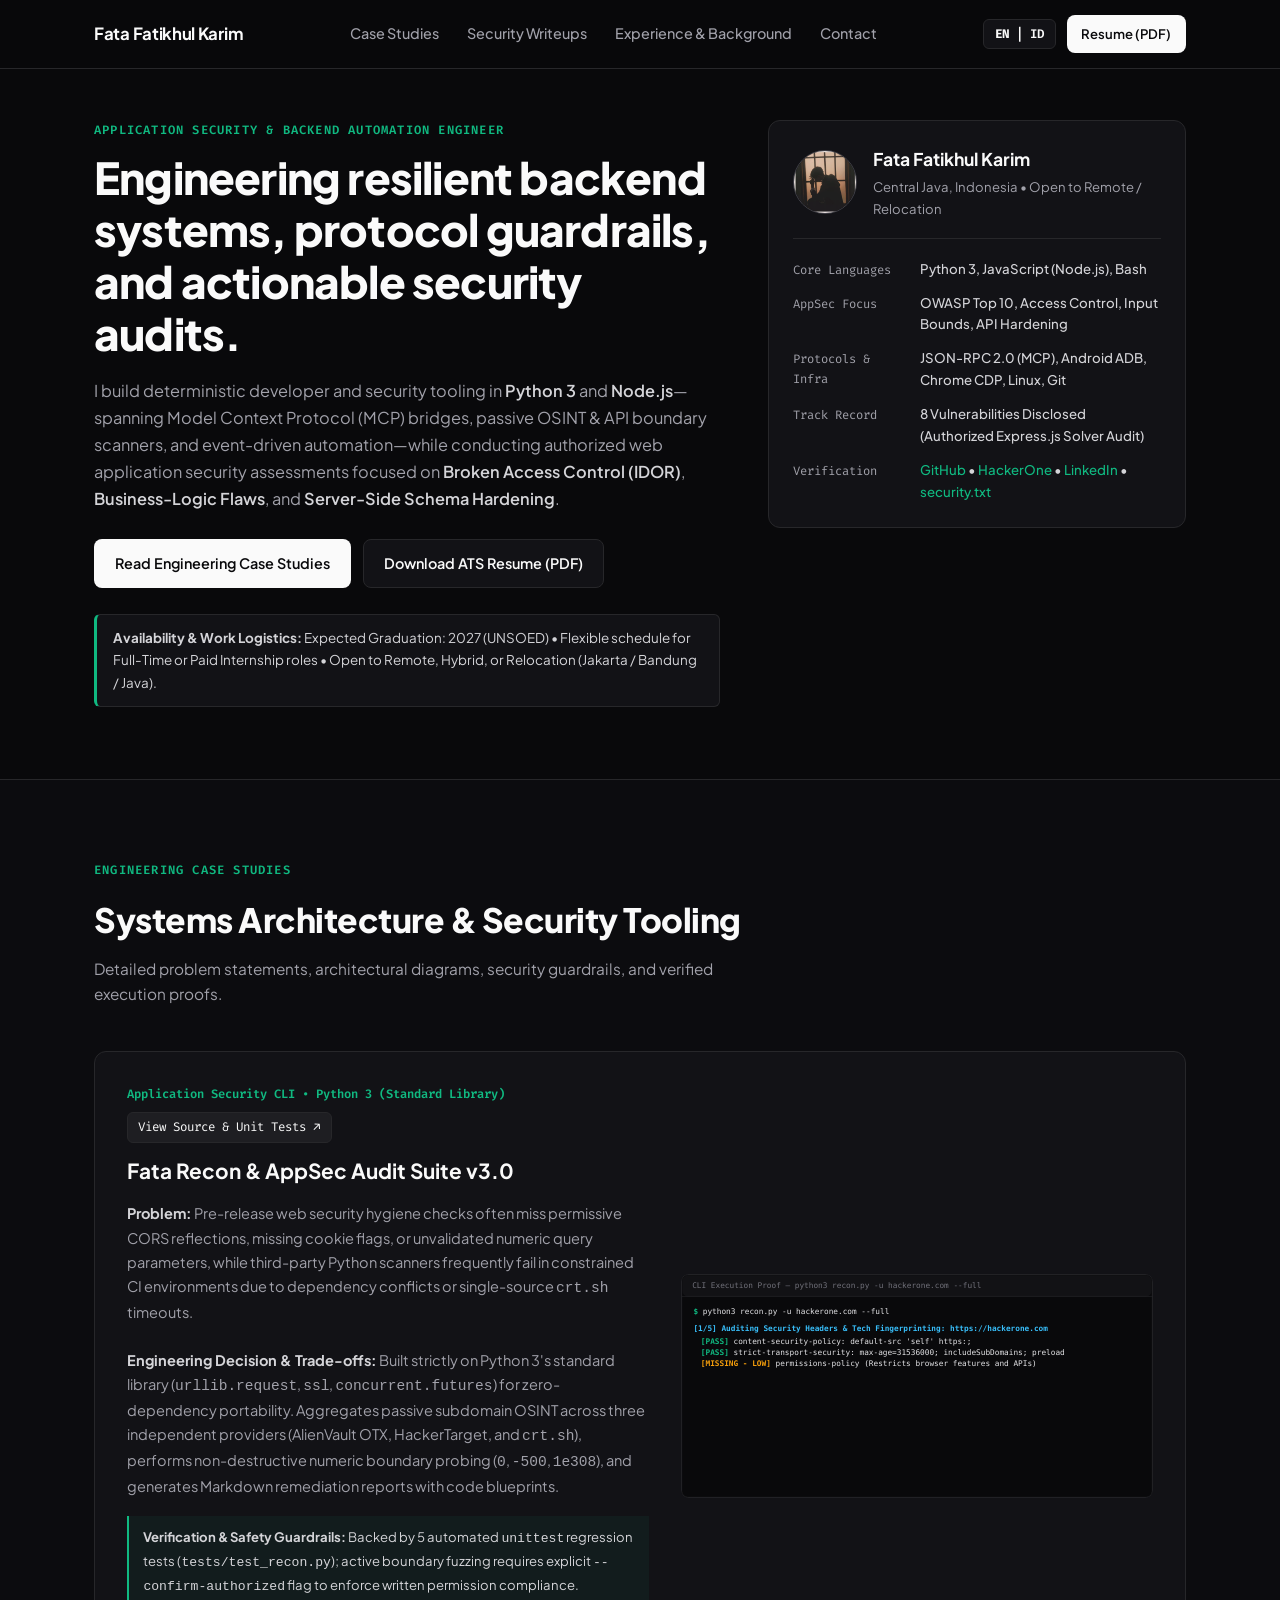
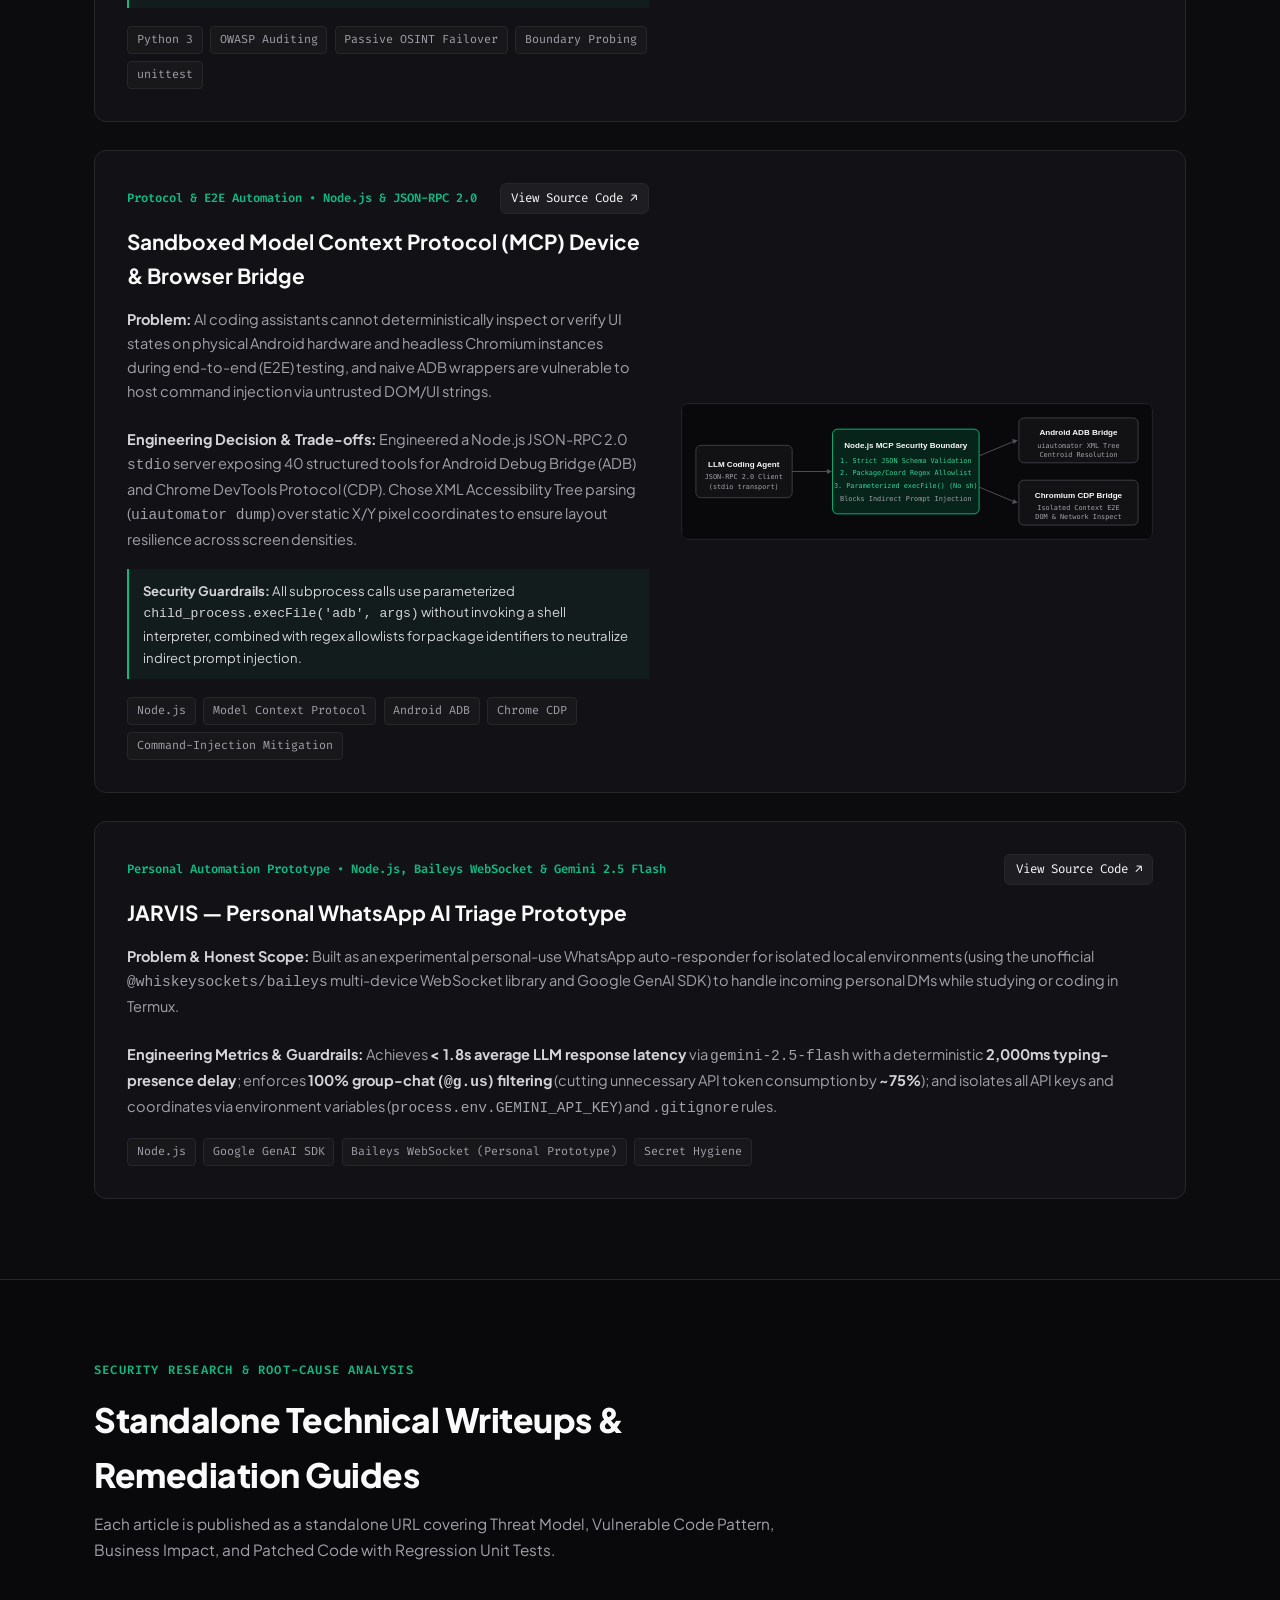
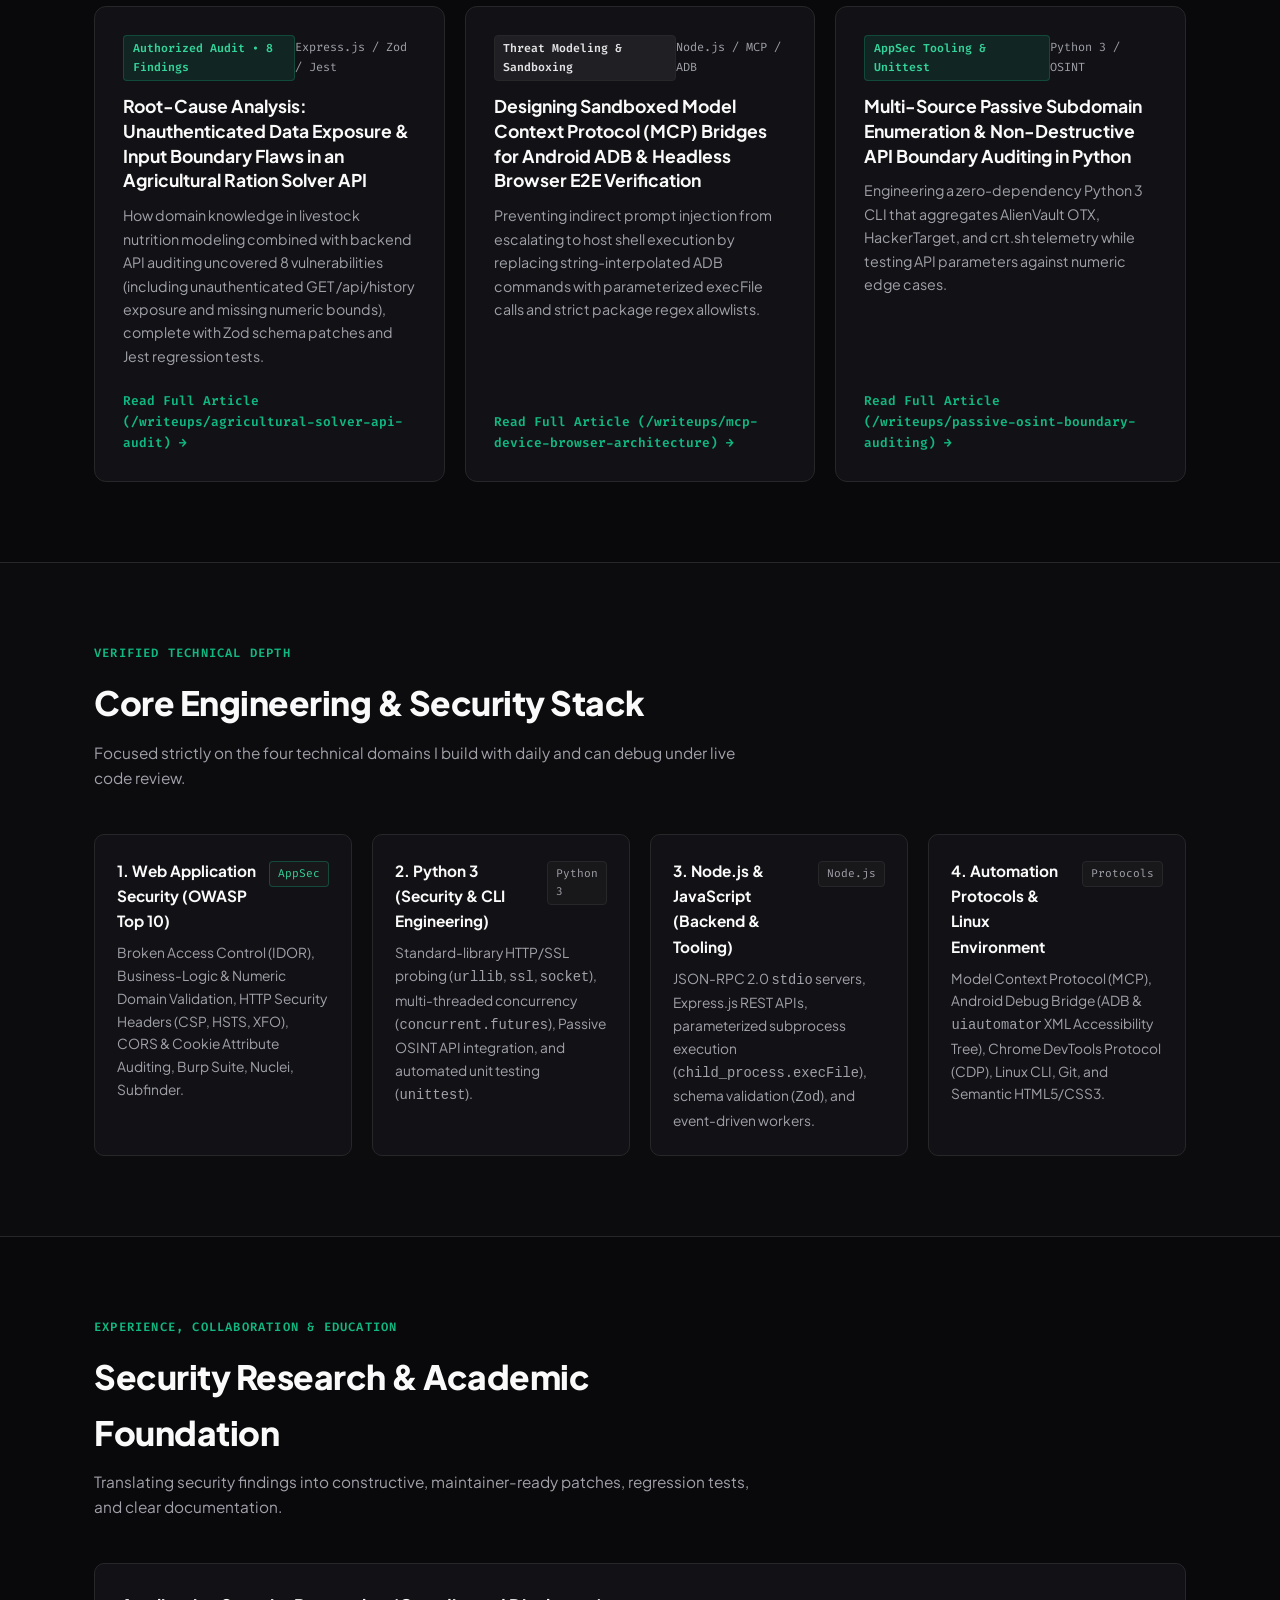
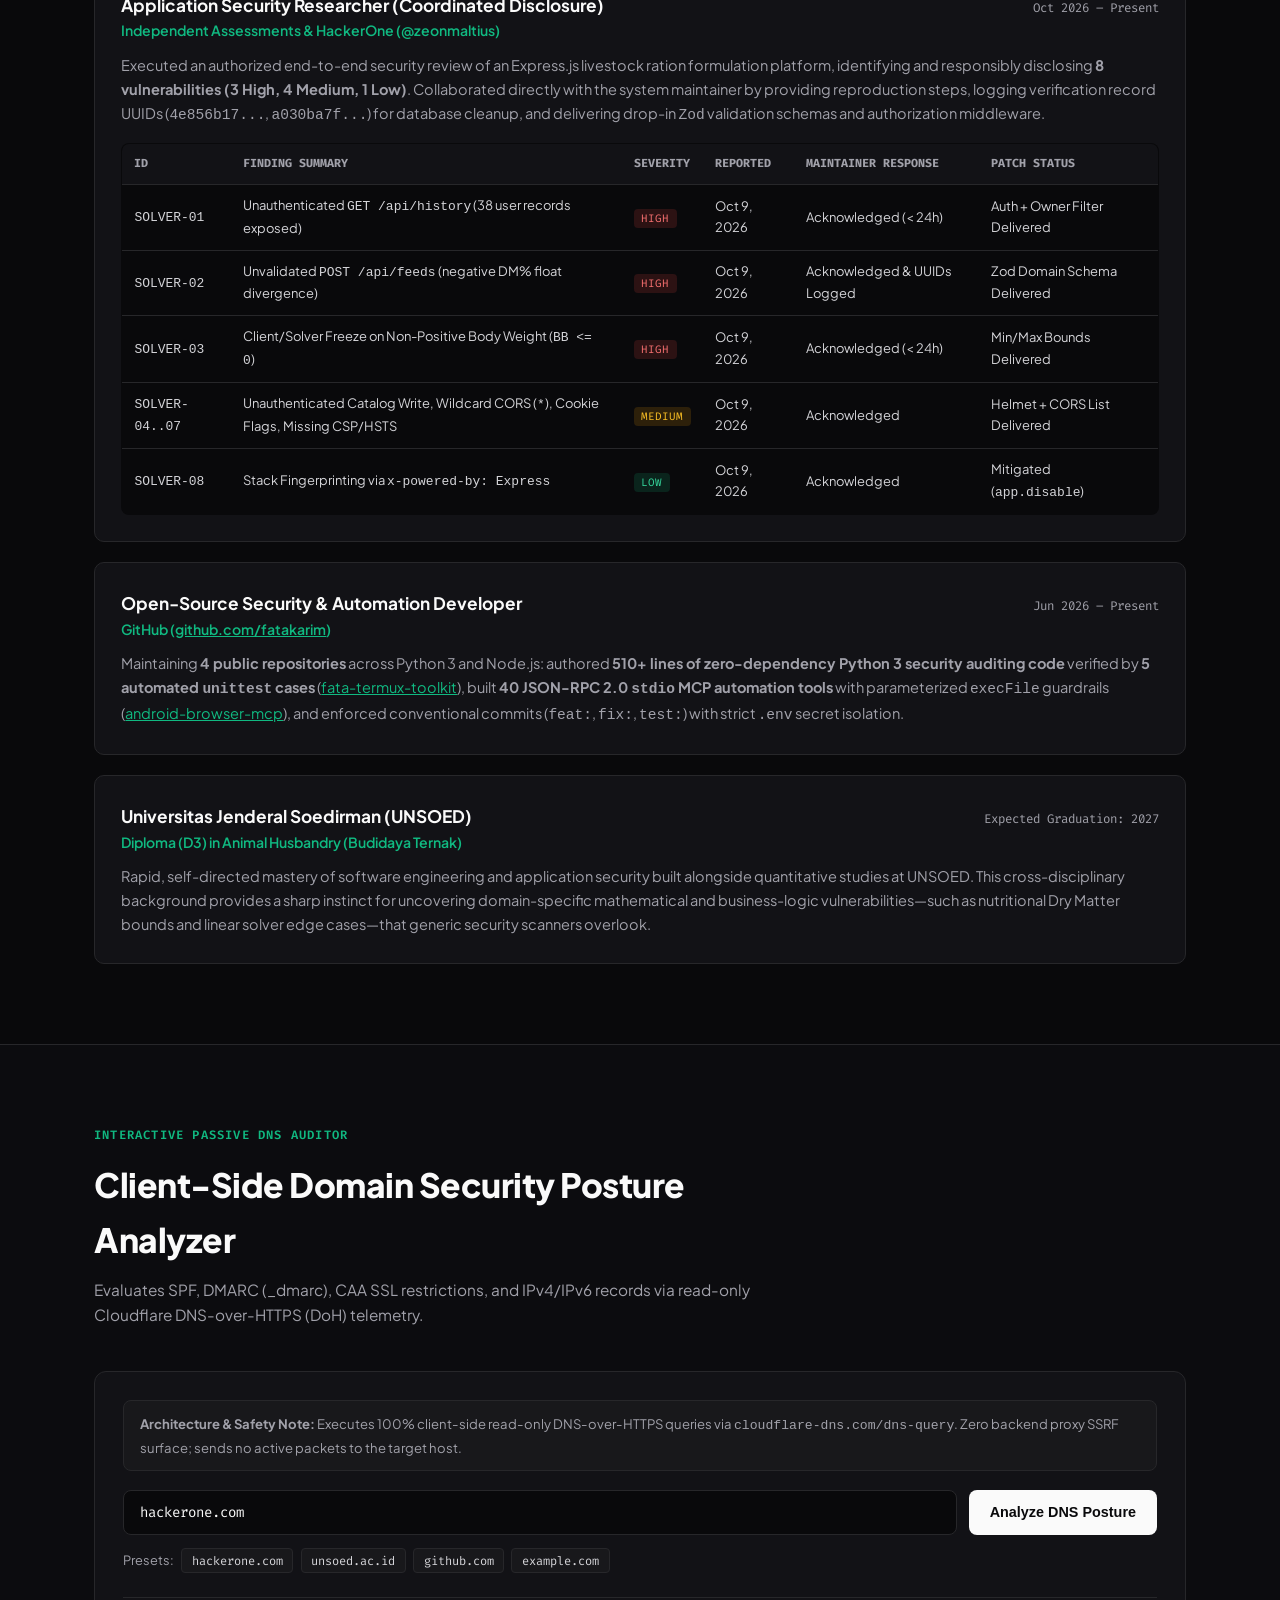
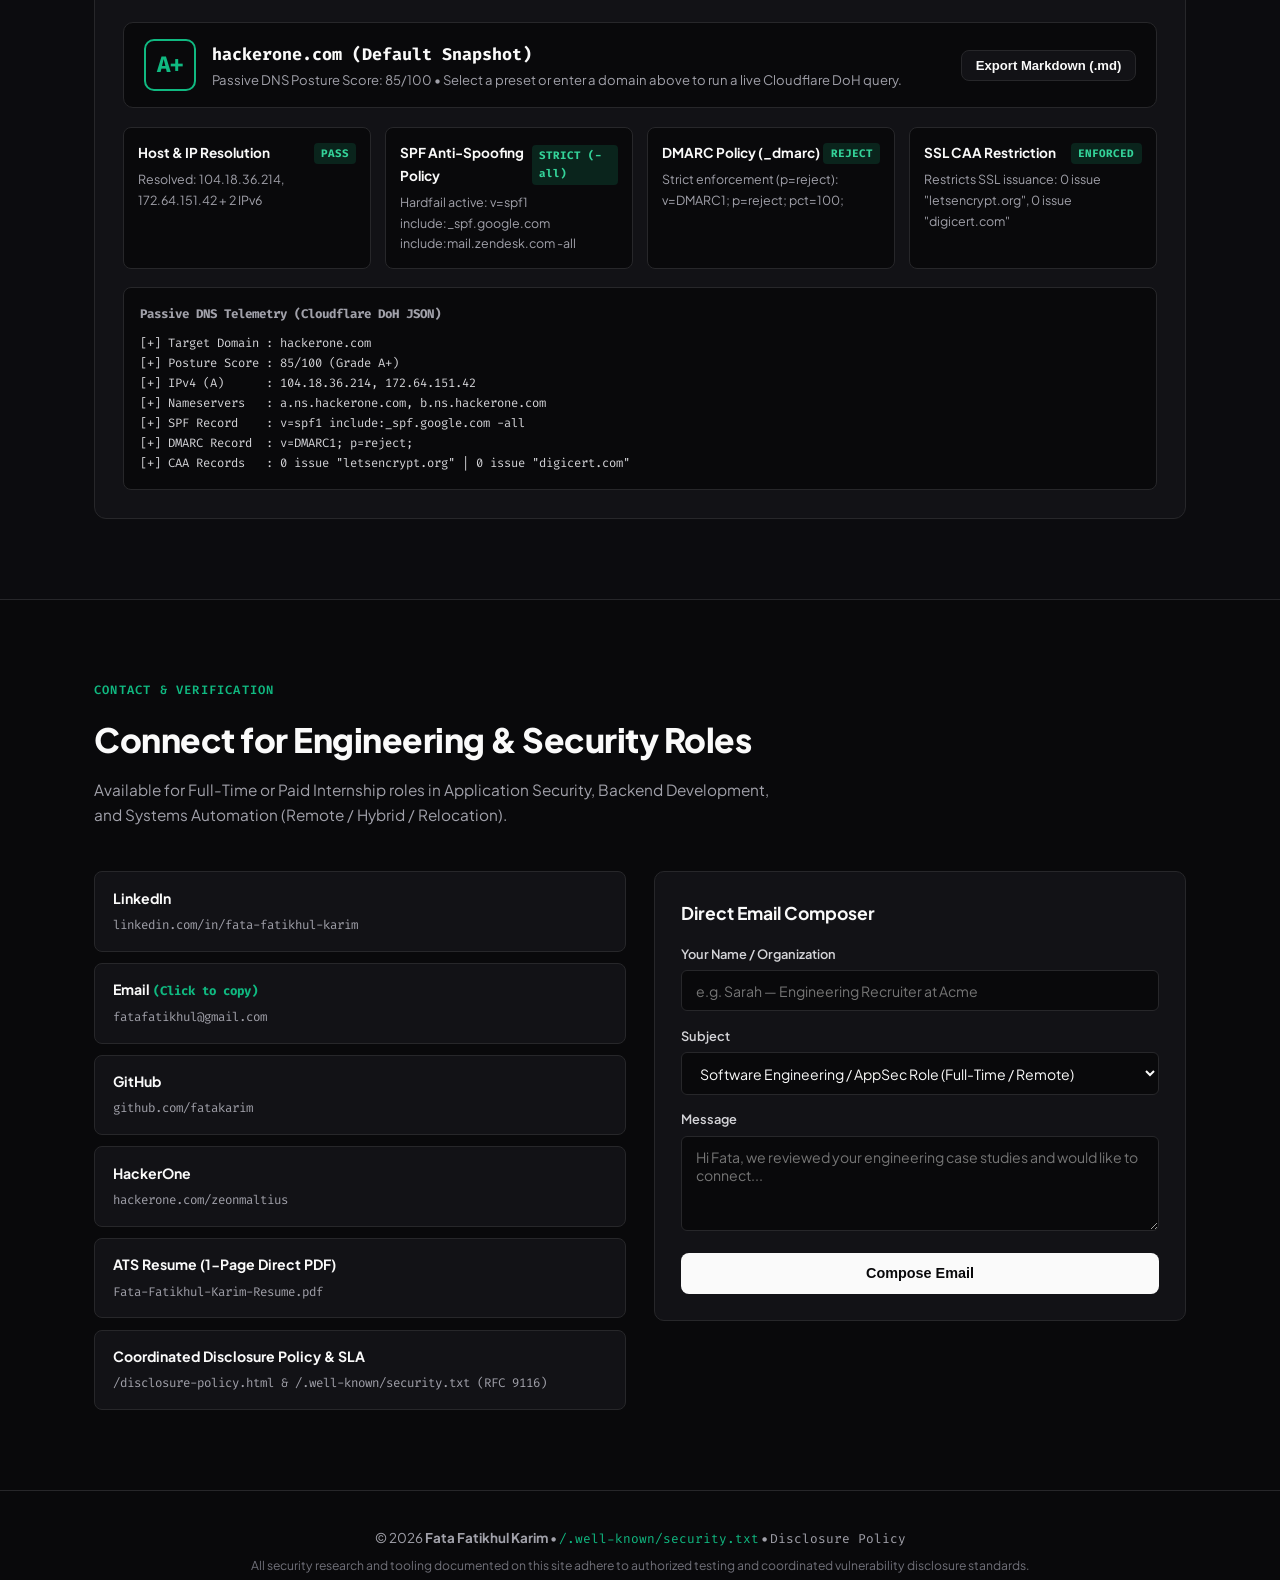
==== index.html @ 4f5e2c73 "feat: add disclosure timeline table, pre-rendered DNS snapshot, dedicated disclosure-policy.html, co" ====
<!DOCTYPE html>
<html lang="en" class="scroll-smooth">
<head>
  <meta charset="UTF-8" />
  <meta name="viewport" content="width=device-width, initial-scale=1.0" />
  <meta name="referrer" content="strict-origin-when-cross-origin" />
  <title>Fata Fatikhul Karim — Application Security &amp; Backend Automation Engineer</title>
  <meta name="description" content="Engineering portfolio and security root-cause analysis writeups of Fata Fatikhul Karim — Application Security (OWASP Top 10) and Backend/Protocol Automation (Python 3, Node.js, MCP)." />

  <link rel="icon" type="image/svg+xml" href="favicon.svg" />

  <!-- Open Graph / LinkedIn & WhatsApp Preview Card (1200x630) -->
  <meta property="og:type" content="website" />
  <meta property="og:url" content="https://fatakarim.github.io/" />
  <meta property="og:title" content="Fata Fatikhul Karim — Application Security &amp; Backend Automation" />
  <meta property="og:description" content="Engineering case studies, vulnerability Root-Cause Analysis (RCA), and Python/Node.js security automation tooling." />
  <meta property="og:image" content="https://fatakarim.github.io/og-preview.png" />
  <meta name="twitter:card" content="summary_large_image" />
  <meta name="twitter:image" content="https://fatakarim.github.io/og-preview.png" />

  <!-- Typography: Plus Jakarta Sans & Fira Code -->
  <link rel="preconnect" href="https://fonts.googleapis.com">
  <link rel="preconnect" href="https://fonts.gstatic.com" crossorigin>
  <link href="https://fonts.googleapis.com/css2?family=Fira+Code:wght@400;500;600&family=Plus+Jakarta+Sans:wght@400;500;600;700;800&display=swap" rel="stylesheet">

  <link rel="stylesheet" href="style.css" />
</head>
<body>
  <!-- Clean Editorial Header -->
  <header class="navbar" id="navbar">
    <div class="container nav-content">
      <a href="#home" class="logo">
        Fata Fatikhul Karim
      </a>

      <nav class="nav-links" id="navLinks" aria-label="Primary Navigation">
        <a href="#projects" data-i18n="nav_projects">Case Studies</a>
        <a href="#writeups" data-i18n="nav_writeups">Security Writeups</a>
        <a href="#experience" data-i18n="nav_exp">Experience &amp; Background</a>
        <a href="#contact" data-i18n="nav_contact">Contact</a>
      </nav>

      <div class="nav-actions">
        <button class="lang-btn" id="langToggle" aria-label="Switch Language between English and Indonesian" title="Switch EN / ID">
          <span id="langLabel"><strong>EN</strong> | ID</span>
        </button>
        <a href="Fata-Fatikhul-Karim-Resume.pdf" download class="btn btn-primary btn-sm">
          <span data-i18n="nav_resume">Resume (PDF)</span>
        </a>
        <button class="mobile-menu-btn" id="mobileMenuBtn" aria-label="Toggle Menu">
          ☰
        </button>
      </div>
    </div>
  </header>

  <main>
    <!-- Editorial Hero Section (Calm, High-Signal, Zero AI-Template Gimmicks) -->
    <section class="hero" id="home">
      <div class="container hero-grid">
        <div class="hero-text">
          <p class="eyebrow" data-i18n="hero_eyebrow">APPLICATION SECURITY &amp; BACKEND AUTOMATION ENGINEER</p>

          <h1 class="hero-title" data-i18n="hero_headline">
            Engineering resilient backend systems, protocol guardrails, and actionable security audits.
          </h1>

          <p class="hero-description" data-i18n="hero_desc">
            I build deterministic developer and security tooling in <strong>Python 3</strong> and <strong>Node.js</strong>—spanning Model Context Protocol (MCP) bridges, passive OSINT &amp; API boundary scanners, and event-driven automation—while conducting authorized web application security assessments focused on <strong>Broken Access Control (IDOR)</strong>, <strong>Business-Logic Flaws</strong>, and <strong>Server-Side Schema Hardening</strong>.
          </p>

          <div class="hero-cta">
            <a href="#projects" class="btn btn-primary">
              <span data-i18n="btn_projects">Read Engineering Case Studies</span>
            </a>
            <a href="Fata-Fatikhul-Karim-Resume.pdf" download class="btn btn-outline">
              <span data-i18n="btn_cv">Download ATS Resume (PDF)</span>
            </a>
          </div>

          <div class="logistics-bar" data-i18n="hero_logistics">
            <strong>Availability &amp; Work Logistics:</strong> Expected Graduation: 2027 (UNSOED) &bull; Flexible schedule for Full-Time or Paid Internship roles &bull; Open to Remote, Hybrid, or Relocation (Jakarta / Bandung / Java).
          </div>
        </div>

        <!-- Hero Right: Clean Engineering Profile & Verification Summary -->
        <aside class="hero-visual" aria-label="Engineer Profile Summary">
          <div class="profile-card">
            <div class="profile-header">
              <img src="avatar.jpg" alt="Portrait of Fata Fatikhul Karim" class="profile-avatar" width="68" height="68" />
              <div class="profile-meta">
                <h2>Fata Fatikhul Karim</h2>
                <p>Central Java, Indonesia &bull; Open to Remote / Relocation</p>
              </div>
            </div>

            <dl class="spec-list">
              <div class="spec-row">
                <dt>Core Languages</dt>
                <dd>Python 3, JavaScript (Node.js), Bash</dd>
              </div>
              <div class="spec-row">
                <dt>AppSec Focus</dt>
                <dd>OWASP Top 10, Access Control, Input Bounds, API Hardening</dd>
              </div>
              <div class="spec-row">
                <dt>Protocols &amp; Infra</dt>
                <dd>JSON-RPC 2.0 (MCP), Android ADB, Chrome CDP, Linux, Git</dd>
              </div>
              <div class="spec-row">
                <dt>Track Record</dt>
                <dd>8 Vulnerabilities Disclosed (Authorized Express.js Solver Audit)</dd>
              </div>
              <div class="spec-row">
                <dt>Verification</dt>
                <dd>
                  <a href="https://github.com/fatakarim" target="_blank" rel="noopener">GitHub</a> &bull;
                  <a href="https://hackerone.com/zeonmaltius" target="_blank" rel="noopener">HackerOne</a> &bull;
                  <a href="https://www.linkedin.com/in/fata-fatikhul-karim" target="_blank" rel="noopener">LinkedIn</a> &bull;
                  <a href=".well-known/security.txt">security.txt</a>
                </dd>
              </div>
            </dl>
          </div>
        </aside>
      </div>
    </section>

    <!-- Deep-Dive Engineering Case Studies (#projects) -->
    <section class="section section-alt" id="projects">
      <div class="container">
        <div class="section-header">
          <p class="eyebrow" data-i18n="proj_tag">ENGINEERING CASE STUDIES</p>
          <h2 class="section-title" data-i18n="proj_title">Systems Architecture &amp; Security Tooling</h2>
          <p class="section-subtitle" data-i18n="proj_subtitle">
            Detailed problem statements, architectural diagrams, security guardrails, and verified execution proofs.
          </p>
        </div>

        <div class="case-studies-stack">
          <!-- Case Study 1: Recon & AppSec Audit Suite v3.0 (With Visual 15s CLI Execution Proof!) -->
          <article class="case-study-card">
            <div class="case-study-content">
              <div class="case-study-header">
                <span class="case-domain">Application Security CLI &bull; Python 3 (Standard Library)</span>
                <a href="https://github.com/fatakarim/fata-termux-toolkit" target="_blank" rel="noopener" class="repo-link">
                  View Source &amp; Unit Tests ↗
                </a>
              </div>
              <h3 class="case-title">Fata Recon &amp; AppSec Audit Suite v3.0</h3>
              <p class="case-desc" data-i18n="proj1_desc">
                <strong>Problem:</strong> Pre-release web security hygiene checks often miss permissive CORS reflections, missing cookie flags, or unvalidated numeric query parameters, while third-party Python scanners frequently fail in constrained CI environments due to dependency conflicts or single-source <code>crt.sh</code> timeouts.<br/><br/>
                <strong>Engineering Decision &amp; Trade-offs:</strong> Built strictly on Python 3's standard library (<code>urllib.request</code>, <code>ssl</code>, <code>concurrent.futures</code>) for zero-dependency portability. Aggregates passive subdomain OSINT across three independent providers (AlienVault OTX, HackerTarget, and <code>crt.sh</code>), performs non-destructive numeric boundary probing (<code>0</code>, <code>-500</code>, <code>1e308</code>), and generates Markdown remediation reports with code blueprints.
              </p>
              <div class="project-meta-box">
                <strong>Verification &amp; Safety Guardrails:</strong> Backed by 5 automated <code>unittest</code> regression tests (<code>tests/test_recon.py</code>); active boundary fuzzing requires explicit <code>--confirm-authorized</code> flag to enforce written permission compliance.
              </div>
              <div class="project-tags">
                <span>Python 3</span>
                <span>OWASP Auditing</span>
                <span>Passive OSINT Failover</span>
                <span>Boundary Probing</span>
                <span>unittest</span>
              </div>
            </div>
            <div class="case-study-visual">
              <img src="demo-recon.svg" alt="Animated terminal output of Fata Recon Suite v3.0 auditing headers, passive subdomains, and boundary parameters" loading="lazy" />
            </div>
          </article>

          <!-- Case Study 2: Model Context Protocol (MCP) Bridge (With SVG Architecture & Threat Boundary Diagram!) -->
          <article class="case-study-card">
            <div class="case-study-content">
              <div class="case-study-header">
                <span class="case-domain">Protocol &amp; E2E Automation &bull; Node.js &amp; JSON-RPC 2.0</span>
                <a href="https://github.com/fatakarim/android-browser-mcp" target="_blank" rel="noopener" class="repo-link">
                  View Source Code ↗
                </a>
              </div>
              <h3 class="case-title">Sandboxed Model Context Protocol (MCP) Device &amp; Browser Bridge</h3>
              <p class="case-desc" data-i18n="proj2_desc">
                <strong>Problem:</strong> AI coding assistants cannot deterministically inspect or verify UI states on physical Android hardware and headless Chromium instances during end-to-end (E2E) testing, and naive ADB wrappers are vulnerable to host command injection via untrusted DOM/UI strings.<br/><br/>
                <strong>Engineering Decision &amp; Trade-offs:</strong> Engineered a Node.js JSON-RPC 2.0 <code>stdio</code> server exposing 40 structured tools for Android Debug Bridge (ADB) and Chrome DevTools Protocol (CDP). Chose XML Accessibility Tree parsing (<code>uiautomator dump</code>) over static X/Y pixel coordinates to ensure layout resilience across screen densities.
              </p>
              <div class="project-meta-box">
                <strong>Security Guardrails:</strong> All subprocess calls use parameterized <code>child_process.execFile('adb', args)</code> without invoking a shell interpreter, combined with regex allowlists for package identifiers to neutralize indirect prompt injection.
              </div>
              <div class="project-tags">
                <span>Node.js</span>
                <span>Model Context Protocol</span>
                <span>Android ADB</span>
                <span>Chrome CDP</span>
                <span>Command-Injection Mitigation</span>
              </div>
            </div>
            <div class="case-study-visual">
              <img src="arch-mcp.svg" alt="System architecture diagram showing JSON-RPC stdio transport, Node.js MCP Security Boundary, Android ADB XML Tree Parser, and Chromium CDP Bridge" loading="lazy" />
            </div>
          </article>

          <!-- Case Study 3: Personal WhatsApp AI Assistant Prototype (Honest Scope + Concrete Metrics) -->
          <article class="case-study-card case-study-single">
            <div class="case-study-content">
              <div class="case-study-header">
                <span class="case-domain">Personal Automation Prototype &bull; Node.js, Baileys WebSocket &amp; Gemini 2.5 Flash</span>
                <a href="https://github.com/fatakarim/jarvis-whatsapp-ai" target="_blank" rel="noopener" class="repo-link">
                  View Source Code ↗
                </a>
              </div>
              <h3 class="case-title">JARVIS — Personal WhatsApp AI Triage Prototype</h3>
              <p class="case-desc" data-i18n="proj3_desc">
                <strong>Problem &amp; Honest Scope:</strong> Built as an experimental personal-use WhatsApp auto-responder for isolated local environments (using the unofficial <code>@whiskeysockets/baileys</code> multi-device WebSocket library and Google GenAI SDK) to handle incoming personal DMs while studying or coding in Termux.<br/><br/>
                <strong>Engineering Metrics &amp; Guardrails:</strong> Achieves <strong>&lt; 1.8s average LLM response latency</strong> via <code>gemini-2.5-flash</code> with a deterministic <strong>2,000ms typing-presence delay</strong>; enforces <strong>100% group-chat (<code>@g.us</code>) filtering</strong> (cutting unnecessary API token consumption by <strong>~75%</strong>); and isolates all API keys and coordinates via environment variables (<code>process.env.GEMINI_API_KEY</code>) and <code>.gitignore</code> rules.
              </p>
              <div class="project-tags">
                <span>Node.js</span>
                <span>Google GenAI SDK</span>
                <span>Baileys WebSocket (Personal Prototype)</span>
                <span>Secret Hygiene</span>
              </div>
            </div>
          </article>
        </div>
      </div>
    </section>

    <!-- Standalone Security Writeups & Root-Cause Analysis (#writeups) -->
    <section class="section" id="writeups">
      <div class="container">
        <div class="section-header">
          <p class="eyebrow" data-i18n="wrt_tag">SECURITY RESEARCH &amp; ROOT-CAUSE ANALYSIS</p>
          <h2 class="section-title" data-i18n="wrt_title">Standalone Technical Writeups &amp; Remediation Guides</h2>
          <p class="section-subtitle" data-i18n="wrt_subtitle">
            Each article is published as a standalone URL covering Threat Model, Vulnerable Code Pattern, Business Impact, and Patched Code with Regression Unit Tests.
          </p>
        </div>

        <div class="writeups-grid">
          <article class="writeup-card">
            <div class="writeup-meta">
              <span class="badge badge-green">Authorized Audit &bull; 8 Findings</span>
              <span class="writeup-time">Express.js / Zod / Jest</span>
            </div>
            <h3 class="writeup-title">
              <a href="writeups/agricultural-solver-api-audit.html" data-i18n="wrt1_title">Root-Cause Analysis: Unauthenticated Data Exposure &amp; Input Boundary Flaws in an Agricultural Ration Solver API</a>
            </h3>
            <p class="writeup-excerpt" data-i18n="wrt1_desc">
              How domain knowledge in livestock nutrition modeling combined with backend API auditing uncovered 8 vulnerabilities (including unauthenticated GET /api/history exposure and missing numeric bounds), complete with Zod schema patches and Jest regression tests.
            </p>
            <a href="writeups/agricultural-solver-api-audit.html" class="writeup-btn">
              <span data-i18n="wrt_read">Read Full Article (/writeups/agricultural-solver-api-audit)</span> →
            </a>
          </article>

          <article class="writeup-card">
            <div class="writeup-meta">
              <span class="badge badge-purple">Threat Modeling &amp; Sandboxing</span>
              <span class="writeup-time">Node.js / MCP / ADB</span>
            </div>
            <h3 class="writeup-title">
              <a href="writeups/mcp-device-browser-architecture.html" data-i18n="wrt2_title">Designing Sandboxed Model Context Protocol (MCP) Bridges for Android ADB &amp; Headless Browser E2E Verification</a>
            </h3>
            <p class="writeup-excerpt" data-i18n="wrt2_desc">
              Preventing indirect prompt injection from escalating to host shell execution by replacing string-interpolated ADB commands with parameterized execFile calls and strict package regex allowlists.
            </p>
            <a href="writeups/mcp-device-browser-architecture.html" class="writeup-btn">
              <span data-i18n="wrt_read">Read Full Article (/writeups/mcp-device-browser-architecture)</span> →
            </a>
          </article>

          <article class="writeup-card">
            <div class="writeup-meta">
              <span class="badge badge-green">AppSec Tooling &amp; Unittest</span>
              <span class="writeup-time">Python 3 / OSINT</span>
            </div>
            <h3 class="writeup-title">
              <a href="writeups/passive-osint-boundary-auditing.html" data-i18n="wrt3_title">Multi-Source Passive Subdomain Enumeration &amp; Non-Destructive API Boundary Auditing in Python</a>
            </h3>
            <p class="writeup-excerpt" data-i18n="wrt3_desc">
              Engineering a zero-dependency Python 3 CLI that aggregates AlienVault OTX, HackerTarget, and crt.sh telemetry while testing API parameters against numeric edge cases.
            </p>
            <a href="writeups/passive-osint-boundary-auditing.html" class="writeup-btn">
              <span data-i18n="wrt_read">Read Full Article (/writeups/passive-osint-boundary-auditing)</span> →
            </a>
          </article>
        </div>
      </div>
    </section>

    <!-- Core Technical Competencies (#skills - Strictly Interrogation-Proof 4 Pillars!) -->
    <section class="section section-alt" id="skills">
      <div class="container">
        <div class="section-header">
          <p class="eyebrow" data-i18n="skills_tag">VERIFIED TECHNICAL DEPTH</p>
          <h2 class="section-title" data-i18n="skills_title">Core Engineering &amp; Security Stack</h2>
          <p class="section-subtitle" data-i18n="skills_subtitle">
            Focused strictly on the four technical domains I build with daily and can debug under live code review.
          </p>
        </div>

        <div class="skills-grid">
          <div class="skill-card skill-card-sec">
            <div class="skill-top">
              <span class="skill-name">1. Web Application Security (OWASP Top 10)</span>
              <span class="skill-badge badge-sec">AppSec</span>
            </div>
            <p class="skill-detail">Broken Access Control (IDOR), Business-Logic &amp; Numeric Domain Validation, HTTP Security Headers (CSP, HSTS, XFO), CORS &amp; Cookie Attribute Auditing, Burp Suite, Nuclei, Subfinder.</p>
          </div>

          <div class="skill-card">
            <div class="skill-top">
              <span class="skill-name">2. Python 3 (Security &amp; CLI Engineering)</span>
              <span class="skill-badge">Python 3</span>
            </div>
            <p class="skill-detail">Standard-library HTTP/SSL probing (<code>urllib</code>, <code>ssl</code>, <code>socket</code>), multi-threaded concurrency (<code>concurrent.futures</code>), Passive OSINT API integration, and automated unit testing (<code>unittest</code>).</p>
          </div>

          <div class="skill-card">
            <div class="skill-top">
              <span class="skill-name">3. Node.js &amp; JavaScript (Backend &amp; Tooling)</span>
              <span class="skill-badge">Node.js</span>
            </div>
            <p class="skill-detail">JSON-RPC 2.0 <code>stdio</code> servers, Express.js REST APIs, parameterized subprocess execution (<code>child_process.execFile</code>), schema validation (<code>Zod</code>), and event-driven workers.</p>
          </div>

          <div class="skill-card">
            <div class="skill-top">
              <span class="skill-name">4. Automation Protocols &amp; Linux Environment</span>
              <span class="skill-badge">Protocols</span>
            </div>
            <p class="skill-detail">Model Context Protocol (MCP), Android Debug Bridge (ADB &amp; <code>uiautomator</code> XML Accessibility Tree), Chrome DevTools Protocol (CDP), Linux CLI, Git, and Semantic HTML5/CSS3.</p>
          </div>
        </div>
      </div>
    </section>

    <!-- Experience, Collaboration & Academic Background (#experience & #education) -->
    <section class="section" id="experience">
      <div class="container">
        <div class="section-header">
          <p class="eyebrow" data-i18n="exp_tag">EXPERIENCE, COLLABORATION &amp; EDUCATION</p>
          <h2 class="section-title" data-i18n="exp_title">Security Research &amp; Academic Foundation</h2>
          <p class="section-subtitle" data-i18n="exp_subtitle">
            Translating security findings into constructive, maintainer-ready patches, regression tests, and clear documentation.
          </p>
        </div>

        <div class="timeline">
          <div class="timeline-item">
            <div class="timeline-dot dot-green-glow"></div>
            <div class="timeline-card">
              <div class="timeline-header">
                <div>
                  <span class="timeline-role" data-i18n="exp1_role">Application Security Researcher (Coordinated Disclosure)</span>
                  <h3 class="timeline-org">Independent Assessments &amp; HackerOne (@zeonmaltius)</h3>
                </div>
                <span class="timeline-date">Oct 2026 – Present</span>
              </div>
              <p class="timeline-desc" data-i18n="exp1_desc" style="margin-bottom: 1rem;">
                Executed an authorized end-to-end security review of an Express.js livestock ration formulation platform, identifying and responsibly disclosing <strong>8 vulnerabilities (3 High, 4 Medium, 1 Low)</strong>. Collaborated directly with the system maintainer by providing reproduction steps, logging verification record UUIDs (<code>4e856b17...</code>, <code>a030ba7f...</code>) for database cleanup, and delivering drop-in <code>Zod</code> validation schemas and authorization middleware.
              </p>

              <!-- Coordinated Disclosure Timeline Table -->
              <div style="overflow-x: auto;">
                <table class="disclosure-table">
                  <thead>
                    <tr>
                      <th>ID</th>
                      <th>Finding Summary</th>
                      <th>Severity</th>
                      <th>Reported</th>
                      <th>Maintainer Response</th>
                      <th>Patch Status</th>
                    </tr>
                  </thead>
                  <tbody>
                    <tr>
                      <td><code>SOLVER-01</code></td>
                      <td>Unauthenticated <code>GET /api/history</code> (38 user records exposed)</td>
                      <td><span class="pill-fail scan-status-pill">HIGH</span></td>
                      <td>Oct 9, 2026</td>
                      <td>Acknowledged (&lt; 24h)</td>
                      <td>Auth + Owner Filter Delivered</td>
                    </tr>
                    <tr>
                      <td><code>SOLVER-02</code></td>
                      <td>Unvalidated <code>POST /api/feeds</code> (negative DM% float divergence)</td>
                      <td><span class="pill-fail scan-status-pill">HIGH</span></td>
                      <td>Oct 9, 2026</td>
                      <td>Acknowledged &amp; UUIDs Logged</td>
                      <td>Zod Domain Schema Delivered</td>
                    </tr>
                    <tr>
                      <td><code>SOLVER-03</code></td>
                      <td>Client/Solver Freeze on Non-Positive Body Weight (<code>BB &lt;= 0</code>)</td>
                      <td><span class="pill-fail scan-status-pill">HIGH</span></td>
                      <td>Oct 9, 2026</td>
                      <td>Acknowledged (&lt; 24h)</td>
                      <td>Min/Max Bounds Delivered</td>
                    </tr>
                    <tr>
                      <td><code>SOLVER-04..07</code></td>
                      <td>Unauthenticated Catalog Write, Wildcard CORS (<code>*</code>), Cookie Flags, Missing CSP/HSTS</td>
                      <td><span class="pill-warn scan-status-pill">MEDIUM</span></td>
                      <td>Oct 9, 2026</td>
                      <td>Acknowledged</td>
                      <td>Helmet + CORS List Delivered</td>
                    </tr>
                    <tr>
                      <td><code>SOLVER-08</code></td>
                      <td>Stack Fingerprinting via <code>x-powered-by: Express</code></td>
                      <td><span class="pill-pass scan-status-pill">LOW</span></td>
                      <td>Oct 9, 2026</td>
                      <td>Acknowledged</td>
                      <td>Mitigated (<code>app.disable</code>)</td>
                    </tr>
                  </tbody>
                </table>
              </div>
            </div>
          </div>

          <div class="timeline-item">
            <div class="timeline-dot dot-purple-glow"></div>
            <div class="timeline-card">
              <div class="timeline-header">
                <div>
                  <span class="timeline-role" data-i18n="exp2_role">Open-Source Security &amp; Automation Developer</span>
                  <h3 class="timeline-org">GitHub (<a href="https://github.com/fatakarim" target="_blank" rel="noopener" style="color:inherit;">github.com/fatakarim</a>)</h3>
                </div>
                <span class="timeline-date">Jun 2026 – Present</span>
              </div>
              <p class="timeline-desc" data-i18n="exp2_desc">
                Maintaining <strong>4 public repositories</strong> across Python 3 and Node.js: authored <strong>510+ lines of zero-dependency Python 3 security auditing code</strong> verified by <strong>5 automated <code>unittest</code> cases</strong> (<a href="https://github.com/fatakarim/fata-termux-toolkit" target="_blank" rel="noopener" style="color:var(--accent-green);">fata-termux-toolkit</a>), built <strong>40 JSON-RPC 2.0 <code>stdio</code> MCP automation tools</strong> with parameterized <code>execFile</code> guardrails (<a href="https://github.com/fatakarim/android-browser-mcp" target="_blank" rel="noopener" style="color:var(--accent-green);">android-browser-mcp</a>), and enforced conventional commits (<code>feat:</code>, <code>fix:</code>, <code>test:</code>) with strict <code>.env</code> secret isolation.
              </p>
            </div>
          </div>

          <div class="timeline-item" id="education">
            <div class="timeline-dot dot-blue-glow"></div>
            <div class="timeline-card">
              <div class="timeline-header">
                <div>
                  <span class="timeline-role">Universitas Jenderal Soedirman (UNSOED)</span>
                  <h3 class="timeline-org">Diploma (D3) in Animal Husbandry (Budidaya Ternak)</h3>
                </div>
                <span class="timeline-date">Expected Graduation: 2027</span>
              </div>
              <p class="timeline-desc" data-i18n="edu1_desc">
                Rapid, self-directed mastery of software engineering and application security built alongside quantitative studies at UNSOED. This cross-disciplinary background provides a sharp instinct for uncovering domain-specific mathematical and business-logic vulnerabilities—such as nutritional Dry Matter bounds and linear solver edge cases—that generic security scanners overlook.
              </p>
            </div>
          </div>
        </div>
      </div>
    </section>

    <!-- Client-Side Passive DNS & Anti-Spoofing Audit Tool (#scanner) -->
    <section class="section section-alt" id="scanner">
      <div class="container">
        <div class="section-header">
          <p class="eyebrow" data-i18n="scan_tag">INTERACTIVE PASSIVE DNS AUDITOR</p>
          <h2 class="section-title" data-i18n="scan_title">Client-Side Domain Security Posture Analyzer</h2>
          <p class="section-subtitle" data-i18n="scan_subtitle">
            Evaluates SPF, DMARC (_dmarc), CAA SSL restrictions, and IPv4/IPv6 records via read-only Cloudflare DNS-over-HTTPS (DoH) telemetry.
          </p>
        </div>

        <div class="scanner-box">
          <div class="arch-note">
            <span data-i18n="scan_arch_note"><strong>Architecture &amp; Safety Note:</strong> Executes 100% client-side read-only DNS-over-HTTPS queries via <code>cloudflare-dns.com/dns-query</code>. Zero backend proxy SSRF surface; sends no active packets to the target host.</span>
          </div>

          <form class="scanner-form" id="liveScanForm">
            <div class="scanner-input-wrap">
              <input type="text" id="scanDomainInput" aria-label="Target domain to analyze" placeholder="Enter domain (e.g. hackerone.com or unsoed.ac.id)" value="hackerone.com" required />
            </div>
            <button type="submit" class="btn btn-primary" id="runScanBtn">
              <span data-i18n="scan_btn">Analyze DNS Posture</span>
            </button>
          </form>

          <div class="scanner-presets">
            <span data-i18n="scan_try">Presets:</span>
            <button type="button" class="preset-chip" data-domain="hackerone.com">hackerone.com</button>
            <button type="button" class="preset-chip" data-domain="unsoed.ac.id">unsoed.ac.id</button>
            <button type="button" class="preset-chip" data-domain="github.com">github.com</button>
            <button type="button" class="preset-chip" data-domain="example.com">example.com</button>
          </div>

          <div class="scanner-results" id="scanResultsBox">
            <div class="scan-summary-bar">
              <div class="scan-score-badge" id="scanGradeBadge">A+</div>
              <div class="scan-summary-meta">
                <h3 id="scanTargetTitle">hackerone.com (Default Snapshot)</h3>
                <p id="scanSummaryText">Passive DNS Posture Score: 85/100 &bull; Select a preset or enter a domain above to run a live Cloudflare DoH query.</p>
              </div>
              <button type="button" class="btn btn-outline btn-sm" id="downloadScanReportBtn">
                <span>Export Markdown (.md)</span>
              </button>
            </div>

            <div class="scan-Findings-grid" id="scanFindingsGrid">
              <div class="scan-check-card">
                <div class="scan-check-top">
                  <span>Host &amp; IP Resolution</span>
                  <span class="scan-status-pill pill-pass">PASS</span>
                </div>
                <div class="scan-check-desc">Resolved: 104.18.36.214, 172.64.151.42 + 2 IPv6</div>
              </div>
              <div class="scan-check-card">
                <div class="scan-check-top">
                  <span>SPF Anti-Spoofing Policy</span>
                  <span class="scan-status-pill pill-pass">STRICT (-all)</span>
                </div>
                <div class="scan-check-desc">Hardfail active: v=spf1 include:_spf.google.com include:mail.zendesk.com -all</div>
              </div>
              <div class="scan-check-card">
                <div class="scan-check-top">
                  <span>DMARC Policy (_dmarc)</span>
                  <span class="scan-status-pill pill-pass">REJECT</span>
                </div>
                <div class="scan-check-desc">Strict enforcement (p=reject): v=DMARC1; p=reject; pct=100;</div>
              </div>
              <div class="scan-check-card">
                <div class="scan-check-top">
                  <span>SSL CAA Restriction</span>
                  <span class="scan-status-pill pill-pass">ENFORCED</span>
                </div>
                <div class="scan-check-desc">Restricts SSL issuance: 0 issue "letsencrypt.org", 0 issue "digicert.com"</div>
              </div>
            </div>

            <div class="scan-records-panel">
              <h4>Passive DNS Telemetry (Cloudflare DoH JSON)</h4>
              <pre id="scanRawOutput">[+] Target Domain : hackerone.com
[+] Posture Score : 85/100 (Grade A+)
[+] IPv4 (A)      : 104.18.36.214, 172.64.151.42
[+] Nameservers   : a.ns.hackerone.com, b.ns.hackerone.com
[+] SPF Record    : v=spf1 include:_spf.google.com -all
[+] DMARC Record  : v=DMARC1; p=reject;
[+] CAA Records   : 0 issue "letsencrypt.org" | 0 issue "digicert.com"</pre>
            </div>
          </div>
        </div>
      </div>
    </section>

    <!-- Contact Section -->
    <section class="section" id="contact">
      <div class="container">
        <div class="section-header">
          <p class="eyebrow" data-i18n="contact_tag">CONTACT &amp; VERIFICATION</p>
          <h2 class="section-title" data-i18n="contact_title">Connect for Engineering &amp; Security Roles</h2>
          <p class="section-subtitle" data-i18n="contact_desc">
            Available for Full-Time or Paid Internship roles in Application Security, Backend Development, and Systems Automation (Remote / Hybrid / Relocation).
          </p>
        </div>

        <div class="contact-layout">
          <div class="contact-channels">
            <a href="https://www.linkedin.com/in/fata-fatikhul-karim" target="_blank" rel="noopener" class="contact-item">
              <div>
                <strong>LinkedIn</strong>
                <span>linkedin.com/in/fata-fatikhul-karim</span>
              </div>
            </a>

            <div class="contact-item copy-email-card" id="copyEmailBtn" role="button" tabindex="0" aria-label="Copy email address">
              <div>
                <strong>Email <span class="copy-hint" id="copyStatus">(Click to copy)</span></strong>
                <span>fatafatikhul@gmail.com</span>
              </div>
            </div>

            <a href="https://github.com/fatakarim" target="_blank" rel="noopener" class="contact-item">
              <div>
                <strong>GitHub</strong>
                <span>github.com/fatakarim</span>
              </div>
            </a>

            <a href="https://hackerone.com/zeonmaltius" target="_blank" rel="noopener" class="contact-item">
              <div>
                <strong>HackerOne</strong>
                <span>hackerone.com/zeonmaltius</span>
              </div>
            </a>

            <a href="Fata-Fatikhul-Karim-Resume.pdf" download class="contact-item">
              <div>
                <strong>ATS Resume (1-Page Direct PDF)</strong>
                <span>Fata-Fatikhul-Karim-Resume.pdf</span>
              </div>
            </a>

            <a href="disclosure-policy.html" class="contact-item">
              <div>
                <strong>Coordinated Disclosure Policy &amp; SLA</strong>
                <span>/disclosure-policy.html &amp; /.well-known/security.txt (RFC 9116)</span>
              </div>
            </a>
          </div>

          <form class="quick-form" id="quickContactForm">
            <h3 data-i18n="form_title">Direct Email Composer</h3>
            <div class="form-group">
              <label for="senderName" data-i18n="form_name">Your Name / Organization</label>
              <input type="text" id="senderName" placeholder="e.g. Sarah — Engineering Recruiter at Acme" required />
            </div>
            <div class="form-group">
              <label for="inquiryType" data-i18n="form_topic">Subject</label>
              <select id="inquiryType">
                <option value="Software Engineering / AppSec Role">Software Engineering / AppSec Role (Full-Time / Remote)</option>
                <option value="Internship / Junior Engineering Opportunity">Internship / Junior Engineering Opportunity</option>
                <option value="Authorized Security Assessment Inquiry">Authorized Security Assessment Inquiry</option>
                <option value="Technical Collaboration">Technical Collaboration</option>
              </select>
            </div>
            <div class="form-group">
              <label for="senderMsg" data-i18n="form_msg">Message</label>
              <textarea id="senderMsg" rows="4" placeholder="Hi Fata, we reviewed your engineering case studies and would like to connect..." required></textarea>
            </div>
            <button type="submit" class="btn btn-primary btn-full">
              <span data-i18n="form_submit">Compose Email</span>
            </button>
          </form>
        </div>
      </div>
    </section>
  </main>

  <footer class="footer">
    <div class="container footer-content">
      <p>© 2026 <strong>Fata Fatikhul Karim</strong> &bull; <a href=".well-known/security.txt" style="color:var(--accent-green);text-decoration:none;font-family:var(--font-mono);font-size:0.8rem;">/.well-known/security.txt</a> &bull; <a href="disclosure-policy.html" style="color:var(--text-muted);text-decoration:none;font-family:var(--font-mono);font-size:0.8rem;">Disclosure Policy</a></p>
      <p class="footer-quote">All security research and tooling documented on this site adhere to authorized testing and coordinated vulnerability disclosure standards.</p>
    </div>
  </footer>

  <script src="script.js"></script>
</body>
</html>
---- style.css ----
:root {
  --bg-main: #09090b;
  --bg-alt: #0c0c0f;
  --bg-card: #121216;
  --bg-card-hover: #17171c;
  --border-color: #27272a;
  --border-highlight: #3f3f46;
  --primary: #fafafa;
  --accent-green: #10b981;
  --text-main: #fafafa;
  --text-body: #d4d4d8;
  --text-muted: #a1a1aa;
  --font-sans: 'Plus Jakarta Sans', -apple-system, BlinkMacSystemFont, sans-serif;
  --font-mono: 'Fira Code', monospace;
}

* {
  margin: 0;
  padding: 0;
  box-sizing: border-box;
}

html {
  scroll-behavior: smooth;
}

body {
  background-color: var(--bg-main);
  color: var(--text-main);
  font-family: var(--font-sans);
  line-height: 1.65;
  overflow-x: hidden;
  -webkit-font-smoothing: antialiased;
}

.container {
  width: 100%;
  max-width: 1140px;
  margin: 0 auto;
  padding: 0 1.5rem;
}

/* Navbar */
.navbar {
  position: fixed;
  top: 0;
  left: 0;
  right: 0;
  z-index: 100;
  background: rgba(9, 9, 11, 0.88);
  backdrop-filter: blur(12px);
  border-bottom: 1px solid var(--border-color);
}

.nav-content {
  display: flex;
  align-items: center;
  justify-content: space-between;
  height: 68px;
}

.logo {
  font-size: 1.05rem;
  font-weight: 700;
  color: var(--text-main);
  text-decoration: none;
  letter-spacing: -0.3px;
}

.nav-links {
  display: flex;
  gap: 1.75rem;
}

.nav-links a {
  color: var(--text-muted);
  text-decoration: none;
  font-size: 0.9rem;
  font-weight: 500;
  transition: color 0.15s;
}

.nav-links a:hover {
  color: var(--text-main);
}

.nav-actions {
  display: flex;
  align-items: center;
  gap: 0.65rem;
}

.lang-btn {
  background: var(--bg-card);
  border: 1px solid var(--border-color);
  color: var(--text-main);
  padding: 0.4rem 0.7rem;
  border-radius: 6px;
  font-family: var(--font-mono);
  font-size: 0.78rem;
  font-weight: 600;
  cursor: pointer;
}

.lang-btn:hover {
  border-color: var(--border-highlight);
}

.mobile-menu-btn {
  display: none;
  background: transparent;
  border: 1px solid var(--border-color);
  border-radius: 6px;
  padding: 0.3rem 0.6rem;
  color: var(--text-main);
  font-size: 1.1rem;
  cursor: pointer;
}

/* Buttons */
.btn {
  display: inline-flex;
  align-items: center;
  justify-content: center;
  gap: 0.5rem;
  padding: 0.72rem 1.25rem;
  border-radius: 8px;
  font-weight: 600;
  font-size: 0.9rem;
  text-decoration: none;
  transition: all 0.15s ease;
  cursor: pointer;
  border: 1px solid transparent;
}

.btn-sm {
  padding: 0.42rem 0.85rem;
  font-size: 0.82rem;
}

.btn-full {
  width: 100%;
}

.btn-primary {
  background: #fafafa;
  color: #09090b;
}

.btn-primary:hover {
  background: #e4e4e7;
}

.btn-outline {
  background: var(--bg-card);
  border-color: var(--border-color);
  color: var(--text-main);
}

.btn-outline:hover {
  border-color: var(--border-highlight);
  background: var(--bg-card-hover);
}

/* Editorial Eyebrow & Headings */
.eyebrow {
  font-family: var(--font-mono);
  font-size: 0.76rem;
  font-weight: 600;
  letter-spacing: 1.2px;
  text-transform: uppercase;
  color: var(--accent-green);
  margin-bottom: 0.75rem;
}

/* Hero Section */
.hero {
  padding: 7.5rem 0 4.5rem;
  border-bottom: 1px solid var(--border-color);
}

.hero-grid {
  display: grid;
  grid-template-columns: 1.2fr 0.8fr;
  gap: 3rem;
  align-items: start;
}

.hero-title {
  font-size: clamp(1.9rem, 3.6vw, 2.75rem);
  font-weight: 800;
  line-height: 1.18;
  letter-spacing: -0.8px;
  margin-bottom: 1.15rem;
  color: var(--text-main);
}

.hero-description {
  color: var(--text-muted);
  font-size: 1.02rem;
  margin-bottom: 1.65rem;
  max-width: 620px;
}

.hero-description strong {
  color: var(--text-body);
  font-weight: 600;
}

.hero-cta {
  display: flex;
  flex-wrap: wrap;
  gap: 0.75rem;
  margin-bottom: 1.65rem;
}

.logistics-bar {
  background: var(--bg-card);
  border: 1px solid var(--border-color);
  border-left: 3px solid var(--accent-green);
  border-radius: 6px;
  padding: 0.75rem 1rem;
  font-size: 0.84rem;
  color: var(--text-body);
}

/* Profile Specification Card */
.profile-card {
  background: var(--bg-card);
  border: 1px solid var(--border-color);
  border-radius: 12px;
  padding: 1.5rem;
}

.profile-header {
  display: flex;
  align-items: center;
  gap: 1rem;
  padding-bottom: 1.15rem;
  margin-bottom: 1.15rem;
  border-bottom: 1px solid var(--border-color);
}

.profile-avatar {
  width: 64px;
  height: 64px;
  border-radius: 50%;
  object-fit: cover;
  border: 1px solid var(--border-highlight);
}

.profile-meta h2 {
  font-size: 1.1rem;
  font-weight: 700;
}

.profile-meta p {
  font-size: 0.82rem;
  color: var(--text-muted);
  margin-top: 0.15rem;
}

.spec-list {
  display: flex;
  flex-direction: column;
  gap: 0.75rem;
}

.spec-row {
  display: grid;
  grid-template-columns: 115px 1fr;
  gap: 0.75rem;
  font-size: 0.83rem;
  align-items: baseline;
}

.spec-row dt {
  font-family: var(--font-mono);
  font-size: 0.76rem;
  color: var(--text-muted);
}

.spec-row dd {
  color: var(--text-body);
  font-weight: 500;
}

.spec-row dd a {
  color: var(--accent-green);
  text-decoration: none;
}

.spec-row dd a:hover {
  text-decoration: underline;
}

/* Sections */
.section {
  padding: 5rem 0;
  border-bottom: 1px solid var(--border-color);
}

.section-alt {
  background: var(--bg-alt);
}

.section-header {
  max-width: 680px;
  margin-bottom: 2.75rem;
}

.section-title {
  font-size: clamp(1.55rem, 2.8vw, 2.1rem);
  font-weight: 800;
  letter-spacing: -0.5px;
  margin-bottom: 0.55rem;
}

.section-subtitle {
  color: var(--text-muted);
  font-size: 0.96rem;
}

/* Deep-Dive Case Studies Stack */
.case-studies-stack {
  display: flex;
  flex-direction: column;
  gap: 1.75rem;
}

.case-study-card {
  display: grid;
  grid-template-columns: 1.05fr 0.95fr;
  gap: 2rem;
  align-items: center;
  background: var(--bg-card);
  border: 1px solid var(--border-color);
  border-radius: 12px;
  padding: 2rem;
}

.case-study-single {
  grid-template-columns: 1fr;
}

.case-study-header {
  display: flex;
  justify-content: space-between;
  align-items: center;
  flex-wrap: wrap;
  gap: 0.5rem;
  margin-bottom: 0.65rem;
}

.case-domain {
  font-family: var(--font-mono);
  font-size: 0.76rem;
  color: var(--accent-green);
  font-weight: 600;
}

.repo-link {
  font-family: var(--font-mono);
  font-size: 0.78rem;
  color: var(--text-main);
  background: rgba(255, 255, 255, 0.05);
  border: 1px solid var(--border-color);
  padding: 0.28rem 0.65rem;
  border-radius: 6px;
  text-decoration: none;
}

.repo-link:hover {
  border-color: var(--border-highlight);
}

.case-title {
  font-size: 1.3rem;
  font-weight: 700;
  margin-bottom: 0.85rem;
}

.case-desc {
  color: var(--text-muted);
  font-size: 0.91rem;
  margin-bottom: 1.15rem;
}

.case-desc strong {
  color: var(--text-body);
}

.project-meta-box {
  background: rgba(16, 185, 129, 0.06);
  border-left: 2px solid var(--accent-green);
  padding: 0.65rem 0.9rem;
  font-size: 0.82rem;
  color: var(--text-body);
  margin-bottom: 1.15rem;
}

.project-tags {
  display: flex;
  flex-wrap: wrap;
  gap: 0.45rem;
}

.project-tags span {
  font-family: var(--font-mono);
  font-size: 0.73rem;
  padding: 0.2rem 0.55rem;
  border-radius: 4px;
  background: #18181b;
  border: 1px solid var(--border-color);
  color: var(--text-muted);
}

.case-study-visual img {
  width: 100%;
  height: auto;
  display: block;
  border-radius: 8px;
}

/* Writeups Grid */
.writeups-grid {
  display: grid;
  grid-template-columns: repeat(auto-fit, minmax(310px, 1fr));
  gap: 1.25rem;
}

.writeup-card,
.pillar-card {
  background: var(--bg-card);
  border: 1px solid var(--border-color);
  border-radius: 12px;
  padding: 1.75rem;
  display: flex;
  flex-direction: column;
}

.writeup-meta {
  display: flex;
  justify-content: space-between;
  align-items: center;
  margin-bottom: 0.85rem;
}

.badge {
  font-family: var(--font-mono);
  font-size: 0.72rem;
  padding: 0.18rem 0.55rem;
  border-radius: 4px;
  font-weight: 600;
}

.badge-green {
  background: rgba(16, 185, 129, 0.12);
  color: #34d399;
  border: 1px solid rgba(16, 185, 129, 0.25);
}

.badge-purple {
  background: rgba(255, 255, 255, 0.06);
  color: #e4e4e7;
  border: 1px solid var(--border-color);
}

.writeup-time {
  font-family: var(--font-mono);
  font-size: 0.74rem;
  color: var(--text-muted);
}

.writeup-title {
  font-size: 1.1rem;
  line-height: 1.4;
  margin-bottom: 0.7rem;
}

.writeup-title a {
  color: var(--text-main);
  text-decoration: none;
}

.writeup-title a:hover {
  text-decoration: underline;
}

.writeup-excerpt {
  color: var(--text-muted);
  font-size: 0.89rem;
  margin-bottom: 1.35rem;
  flex-grow: 1;
}

.writeup-btn {
  font-family: var(--font-mono);
  font-size: 0.8rem;
  font-weight: 600;
  color: var(--accent-green);
  text-decoration: none;
}

.writeup-btn:hover {
  text-decoration: underline;
}

/* Skills Grid (4 Pillars) */
.skills-grid {
  display: grid;
  grid-template-columns: repeat(auto-fit, minmax(250px, 1fr));
  gap: 1.25rem;
}

.skill-card {
  background: var(--bg-card);
  border: 1px solid var(--border-color);
  border-radius: 10px;
  padding: 1.4rem;
}

.skill-top {
  display: flex;
  justify-content: space-between;
  align-items: baseline;
  gap: 0.5rem;
  margin-bottom: 0.55rem;
}

.skill-name {
  font-weight: 700;
  font-size: 0.96rem;
}

.skill-badge {
  font-family: var(--font-mono);
  font-size: 0.7rem;
  padding: 0.15rem 0.5rem;
  border-radius: 4px;
  background: #18181b;
  border: 1px solid var(--border-color);
  color: var(--text-muted);
}

.badge-sec {
  color: #34d399;
  border-color: rgba(16, 185, 129, 0.3);
}

.skill-detail {
  font-size: 0.86rem;
  color: var(--text-muted);
}

/* Timeline */
.timeline {
  display: flex;
  flex-direction: column;
  gap: 1.25rem;
}

.timeline-card {
  background: var(--bg-card);
  border: 1px solid var(--border-color);
  border-radius: 10px;
  padding: 1.65rem;
}

.timeline-header {
  display: flex;
  justify-content: space-between;
  align-items: baseline;
  flex-wrap: wrap;
  gap: 0.5rem;
  margin-bottom: 0.65rem;
}

.timeline-role {
  font-size: 1.08rem;
  font-weight: 700;
  color: var(--text-main);
  display: block;
}

.timeline-org {
  font-size: 0.88rem;
  font-weight: 600;
  color: var(--accent-green);
}

.timeline-date {
  font-family: var(--font-mono);
  font-size: 0.78rem;
  color: var(--text-muted);
}

.timeline-desc {
  color: var(--text-muted);
  font-size: 0.91rem;
}

/* Coordinated Disclosure Table */
.disclosure-table {
  width: 100%;
  border-collapse: collapse;
  font-size: 0.81rem;
  background: #09090b;
  border: 1px solid var(--border-color);
  border-radius: 8px;
  overflow: hidden;
}

.disclosure-table th,
.disclosure-table td {
  padding: 0.65rem 0.75rem;
  text-align: left;
  border-bottom: 1px solid var(--border-color);
}

.disclosure-table th {
  font-family: var(--font-mono);
  font-size: 0.73rem;
  text-transform: uppercase;
  color: var(--text-muted);
  background: #121216;
}

.disclosure-table td {
  color: var(--text-body);
}

.disclosure-table tr:last-child td {
  border-bottom: none;
}

/* Passive DNS Auditor */
.scanner-box {
  background: var(--bg-card);
  border: 1px solid var(--border-color);
  border-radius: 12px;
  padding: 1.75rem;
}

.arch-note {
  background: #18181b;
  border: 1px solid var(--border-color);
  border-radius: 8px;
  padding: 0.75rem 1rem;
  font-size: 0.82rem;
  color: var(--text-muted);
  margin-bottom: 1.15rem;
}

.scanner-form {
  display: flex;
  gap: 0.75rem;
  flex-wrap: wrap;
}

.scanner-input-wrap {
  flex: 1;
  min-width: 220px;
}

.scanner-input-wrap input {
  width: 100%;
  background: #09090b;
  border: 1px solid var(--border-color);
  border-radius: 8px;
  padding: 0.75rem 1rem;
  color: var(--text-main);
  font-family: var(--font-mono);
  font-size: 0.88rem;
  outline: none;
}

.scanner-input-wrap input:focus {
  border-color: var(--text-muted);
}

.scanner-presets {
  display: flex;
  align-items: center;
  flex-wrap: wrap;
  gap: 0.45rem;
  margin-top: 0.85rem;
  font-size: 0.8rem;
  color: var(--text-muted);
}

.preset-chip {
  background: #18181b;
  border: 1px solid var(--border-color);
  color: var(--text-body);
  font-family: var(--font-mono);
  font-size: 0.75rem;
  padding: 0.22rem 0.6rem;
  border-radius: 4px;
  cursor: pointer;
}

.preset-chip:hover {
  border-color: var(--border-highlight);
}

.scanner-results {
  margin-top: 1.5rem;
  padding-top: 1.5rem;
  border-top: 1px solid var(--border-color);
}

.scan-summary-bar {
  display: flex;
  align-items: center;
  gap: 1rem;
  flex-wrap: wrap;
  background: #09090b;
  border: 1px solid var(--border-color);
  border-radius: 10px;
  padding: 1rem 1.25rem;
  margin-bottom: 1.15rem;
}

.scan-score-badge {
  width: 52px;
  height: 52px;
  border-radius: 10px;
  display: flex;
  align-items: center;
  justify-content: center;
  font-family: var(--font-mono);
  font-size: 1.4rem;
  font-weight: 800;
  border: 2px solid var(--accent-green);
  color: var(--accent-green);
}

.scan-summary-meta {
  flex: 1;
  min-width: 180px;
}

.scan-summary-meta h3 {
  font-family: var(--font-mono);
  font-size: 1.05rem;
}

.scan-summary-meta p {
  font-size: 0.82rem;
  color: var(--text-muted);
}

.scan-Findings-grid {
  display: grid;
  grid-template-columns: repeat(auto-fit, minmax(230px, 1fr));
  gap: 0.85rem;
  margin-bottom: 1.15rem;
}

.scan-check-card {
  background: #09090b;
  border: 1px solid var(--border-color);
  border-radius: 8px;
  padding: 0.9rem;
}

.scan-check-top {
  display: flex;
  justify-content: space-between;
  align-items: center;
  margin-bottom: 0.3rem;
  font-weight: 700;
  font-size: 0.85rem;
}

.scan-status-pill {
  font-family: var(--font-mono);
  font-size: 0.68rem;
  padding: 0.12rem 0.45rem;
  border-radius: 4px;
}

.pill-pass { background: rgba(16, 185, 129, 0.15); color: #34d399; }
.pill-warn { background: rgba(245, 158, 11, 0.15); color: #fbbf24; }
.pill-fail { background: rgba(239, 68, 68, 0.15); color: #f87171; }

.scan-check-desc {
  font-size: 0.78rem;
  color: var(--text-muted);
  word-break: break-word;
}

.scan-records-panel {
  background: #09090b;
  border: 1px solid var(--border-color);
  border-radius: 8px;
  padding: 1rem;
}

.scan-records-panel h4 {
  font-family: var(--font-mono);
  font-size: 0.78rem;
  color: var(--text-muted);
  margin-bottom: 0.5rem;
}

.scan-records-panel pre {
  font-family: var(--font-mono);
  font-size: 0.76rem;
  color: var(--text-body);
  overflow-x: auto;
  white-space: pre-wrap;
}

/* Contact Layout */
.contact-layout {
  display: grid;
  grid-template-columns: 1fr 1fr;
  gap: 1.75rem;
  align-items: start;
}

.contact-channels {
  display: flex;
  flex-direction: column;
  gap: 0.7rem;
}

.contact-item {
  display: block;
  padding: 0.9rem 1.15rem;
  background: var(--bg-card);
  border: 1px solid var(--border-color);
  border-radius: 8px;
  text-decoration: none;
  color: var(--text-main);
  transition: border-color 0.15s;
  cursor: pointer;
}

.contact-item:hover {
  border-color: var(--border-highlight);
}

.contact-item strong {
  display: block;
  font-size: 0.88rem;
}

.contact-item span {
  font-family: var(--font-mono);
  font-size: 0.78rem;
  color: var(--text-muted);
}

.copy-hint {
  color: var(--accent-green) !important;
}

.quick-form {
  background: var(--bg-card);
  border: 1px solid var(--border-color);
  border-radius: 10px;
  padding: 1.65rem;
}

.quick-form h3 {
  font-size: 1.1rem;
  margin-bottom: 1rem;
}

.form-group {
  margin-bottom: 0.9rem;
}

.form-group label {
  display: block;
  font-size: 0.8rem;
  font-weight: 600;
  color: var(--text-body);
  margin-bottom: 0.35rem;
}

.form-group input,
.form-group select,
.form-group textarea {
  width: 100%;
  background: #09090b;
  border: 1px solid var(--border-color);
  border-radius: 6px;
  padding: 0.65rem 0.85rem;
  color: var(--text-main);
  font-family: var(--font-sans);
  font-size: 0.88rem;
  outline: none;
}

.form-group input:focus,
.form-group select:focus,
.form-group textarea:focus {
  border-color: var(--text-muted);
}

.footer {
  padding: 2.25rem 0;
  text-align: center;
  font-size: 0.84rem;
  color: var(--text-muted);
}

.footer-quote {
  font-size: 0.76rem;
  margin-top: 0.35rem;
  color: #71717a;
}

/* Mobile Responsiveness (Zero Horizontal Scroll) */
@media (max-width: 920px) {
  .hero-grid,
  .case-study-card,
  .contact-layout {
    grid-template-columns: 1fr;
  }

  .spec-row {
    grid-template-columns: 1fr;
    gap: 0.15rem;
  }

  .nav-links {
    display: none;
    position: absolute;
    top: 68px;
    left: 0;
    right: 0;
    background: #09090b;
    flex-direction: column;
    padding: 1.25rem 1.5rem;
    gap: 1rem;
    border-bottom: 1px solid var(--border-color);
  }

  .nav-links.open {
    display: flex;
  }

  .mobile-menu-btn {
    display: inline-block;
  }
}
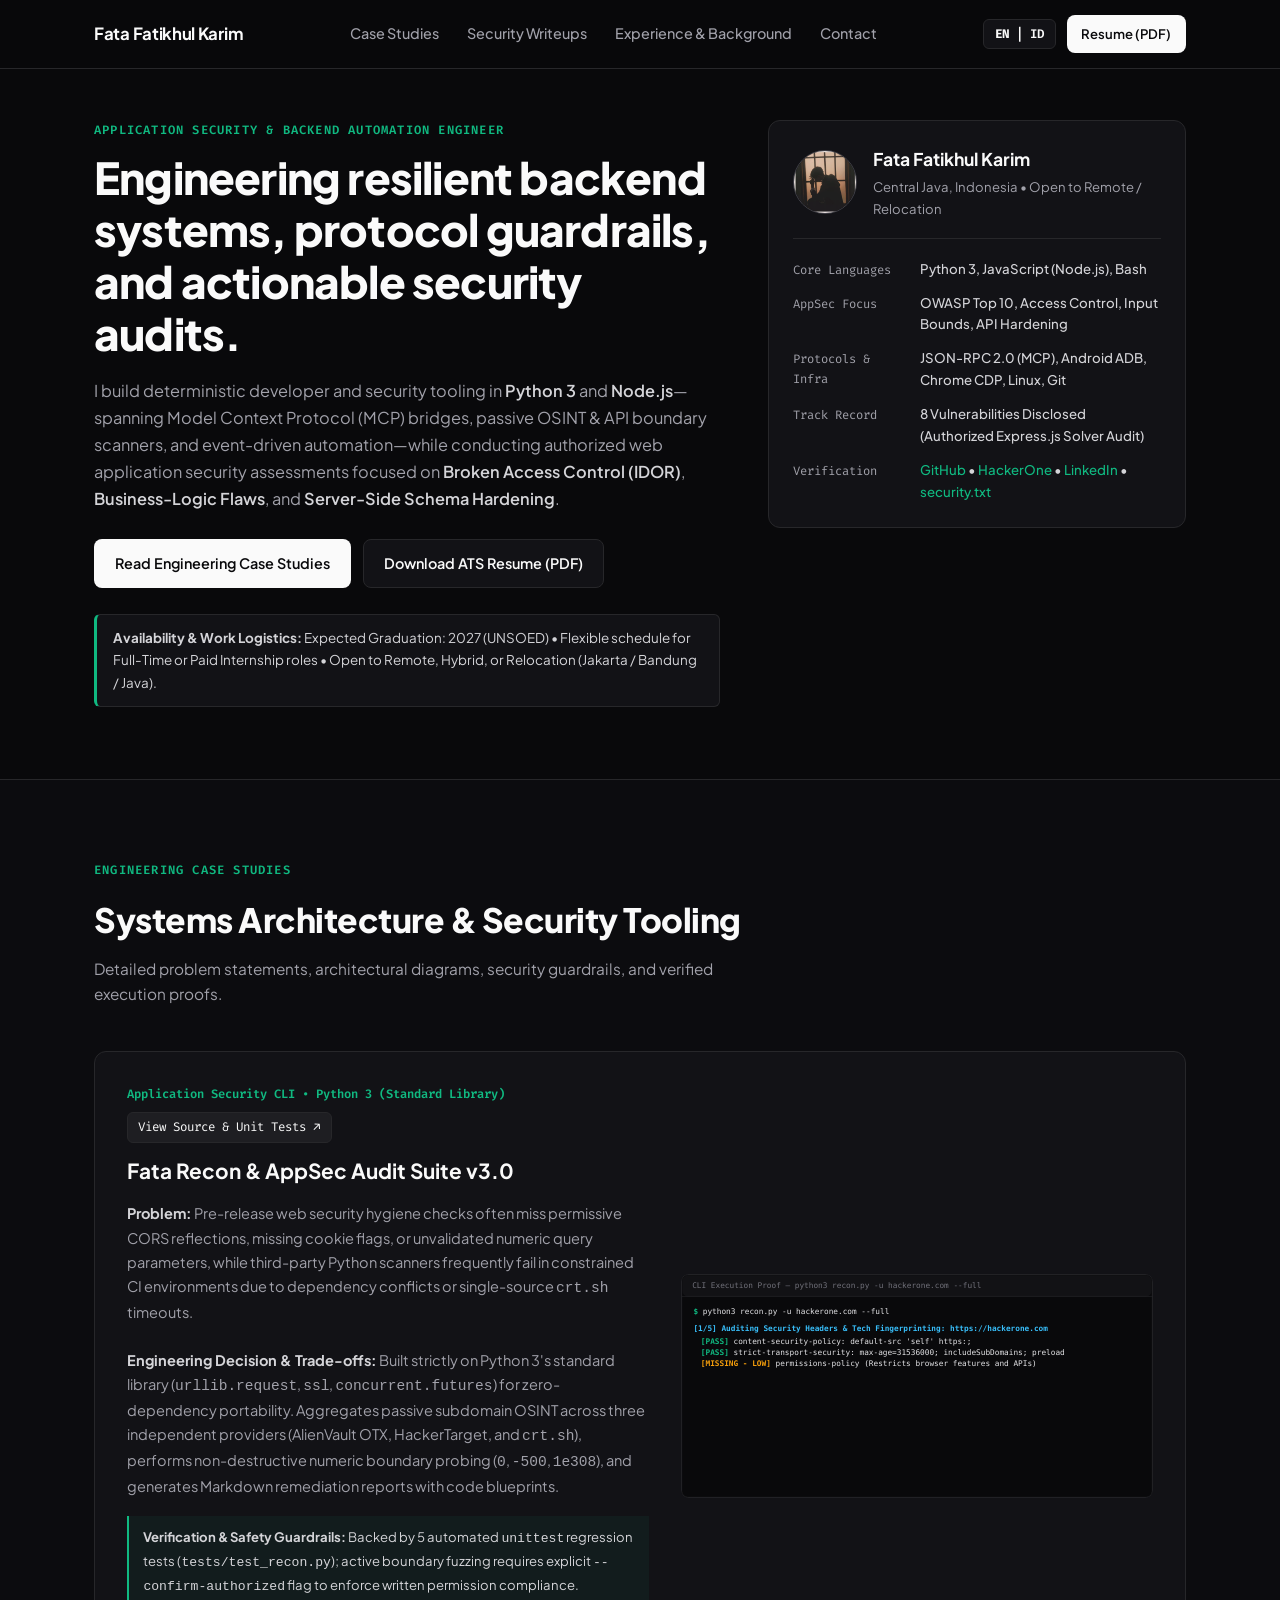
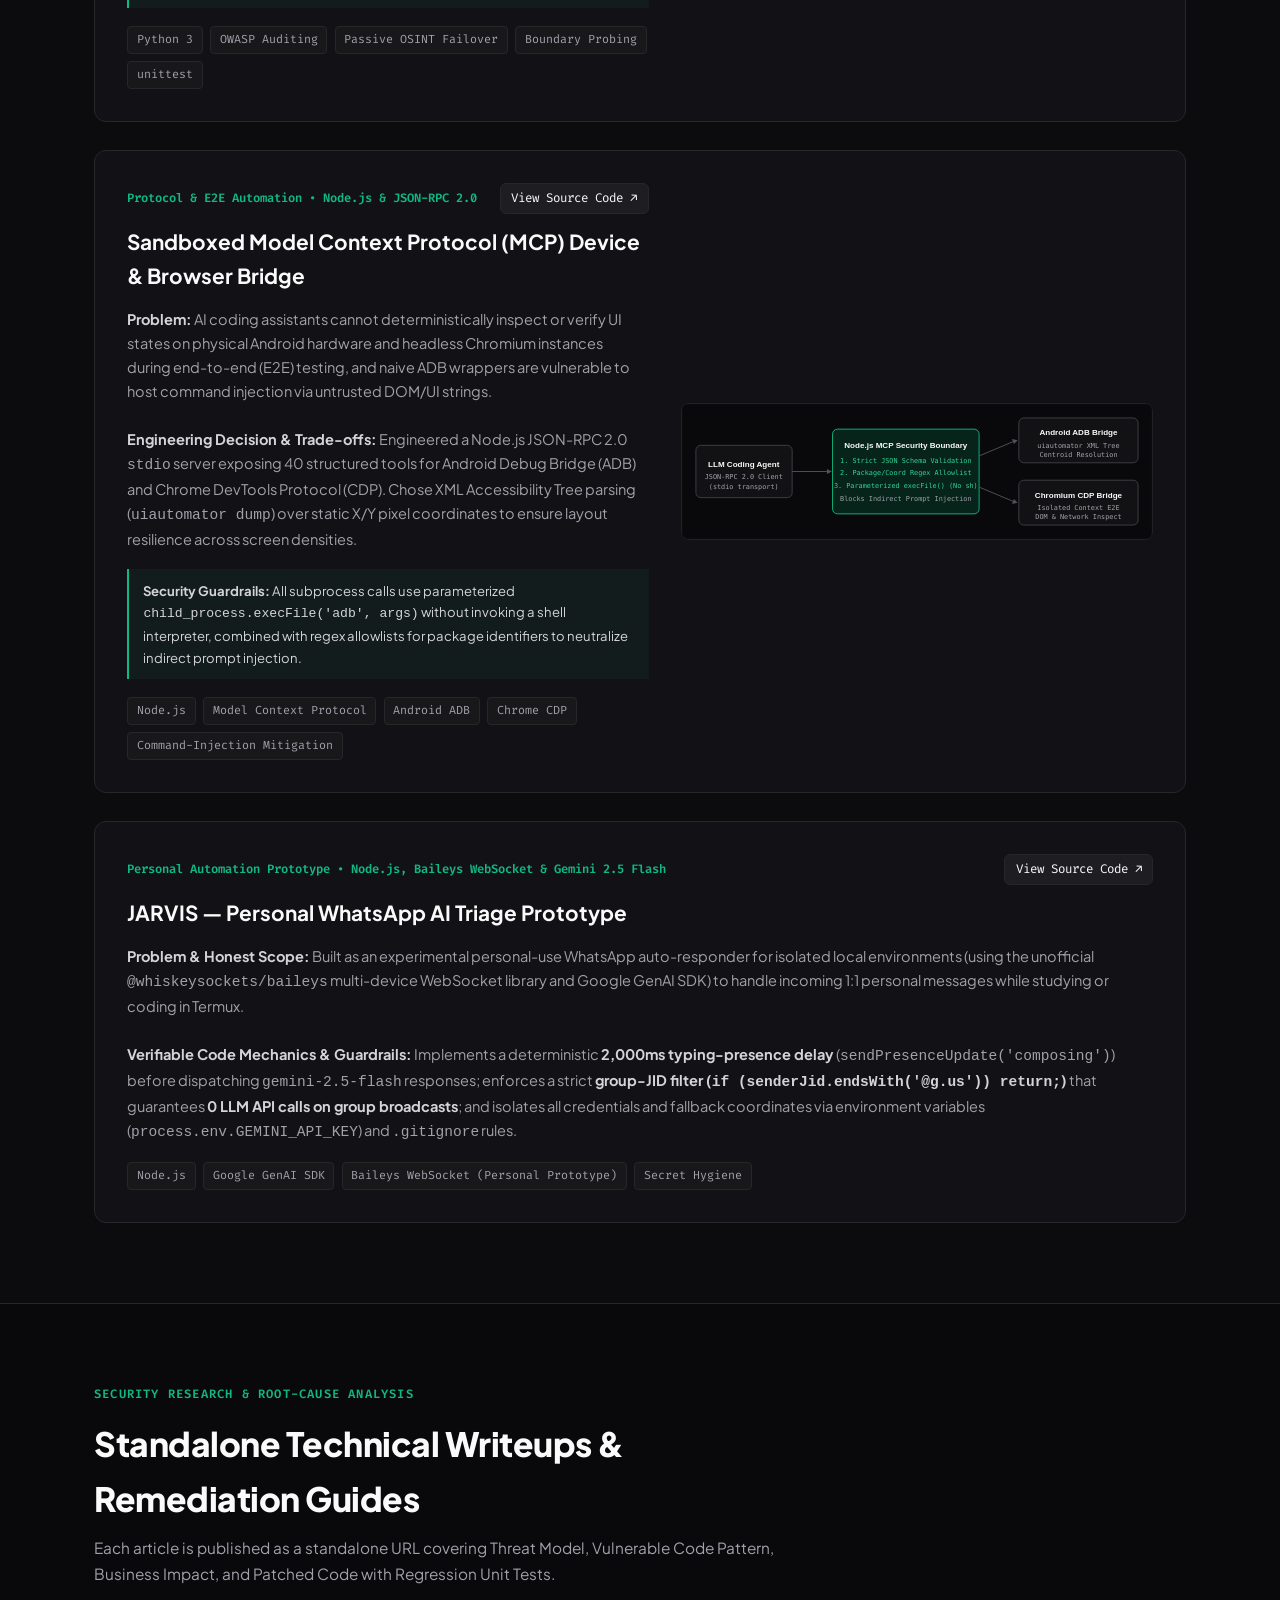
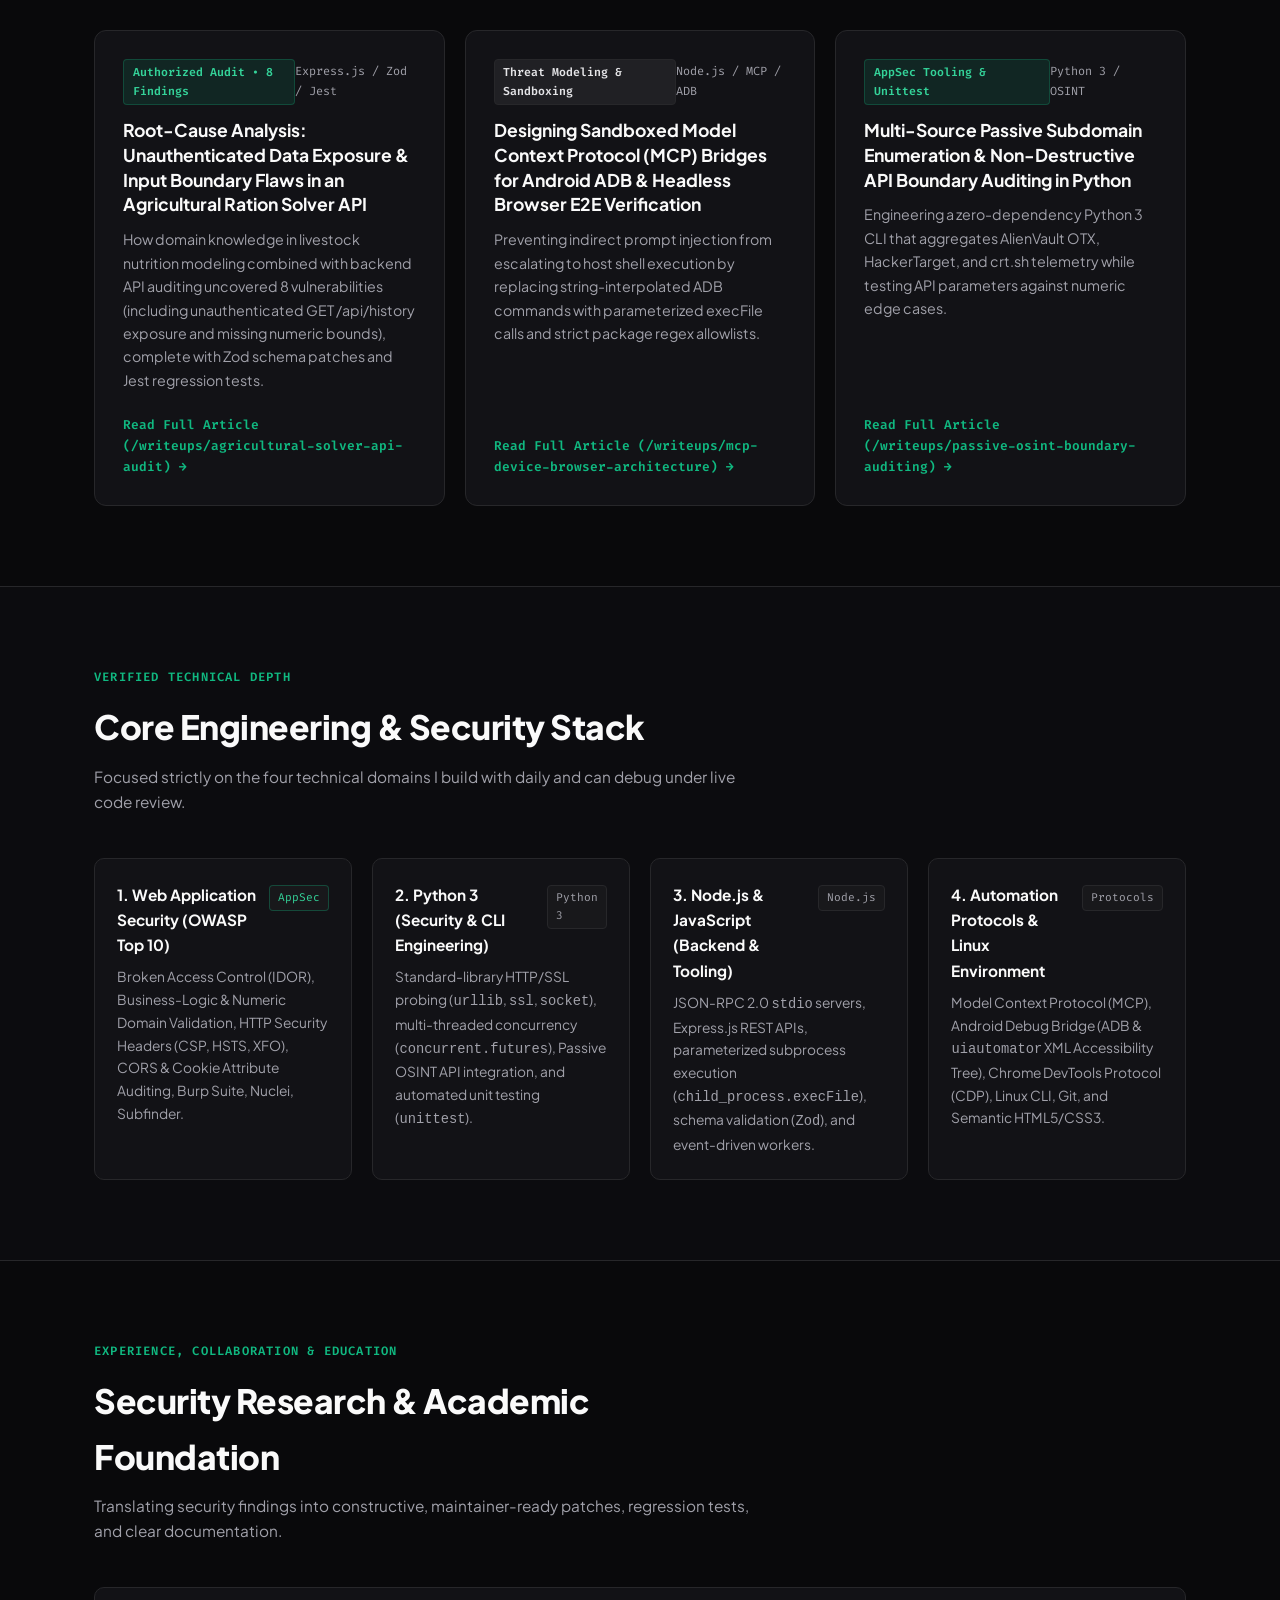
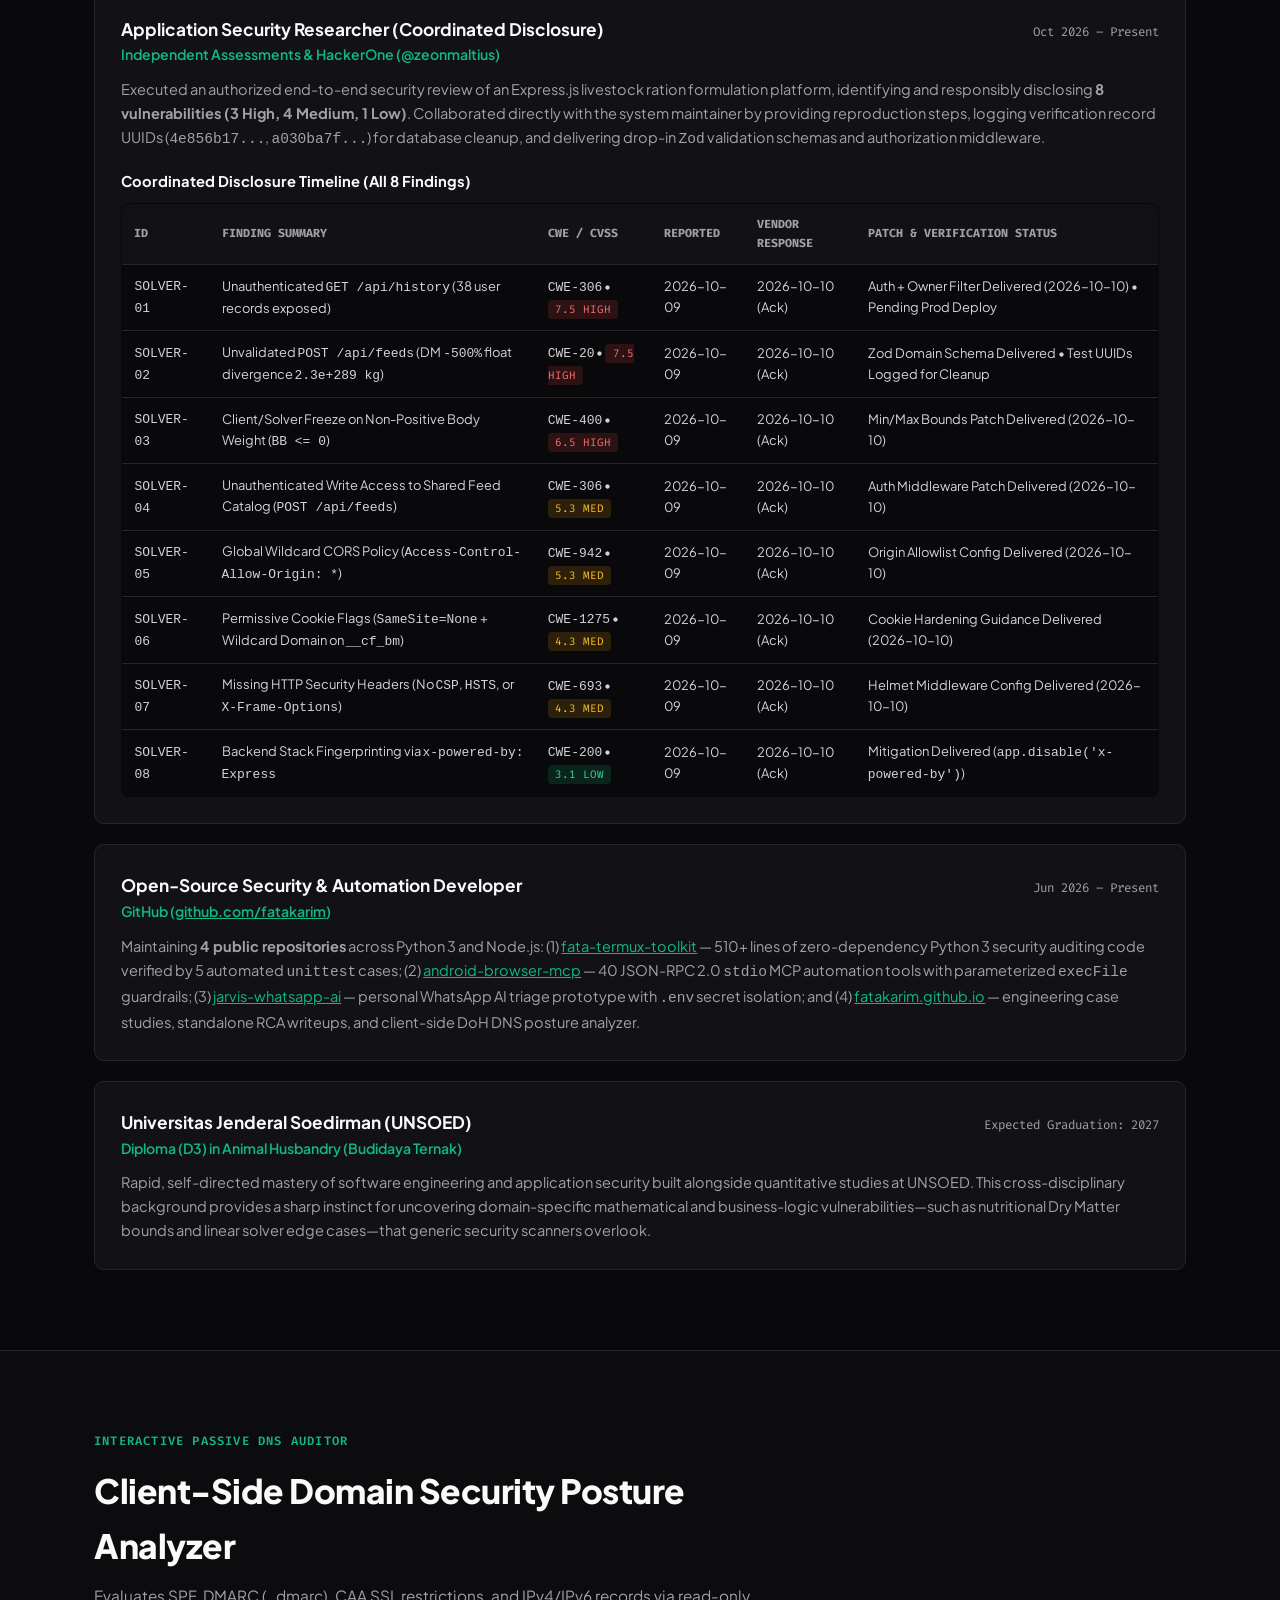
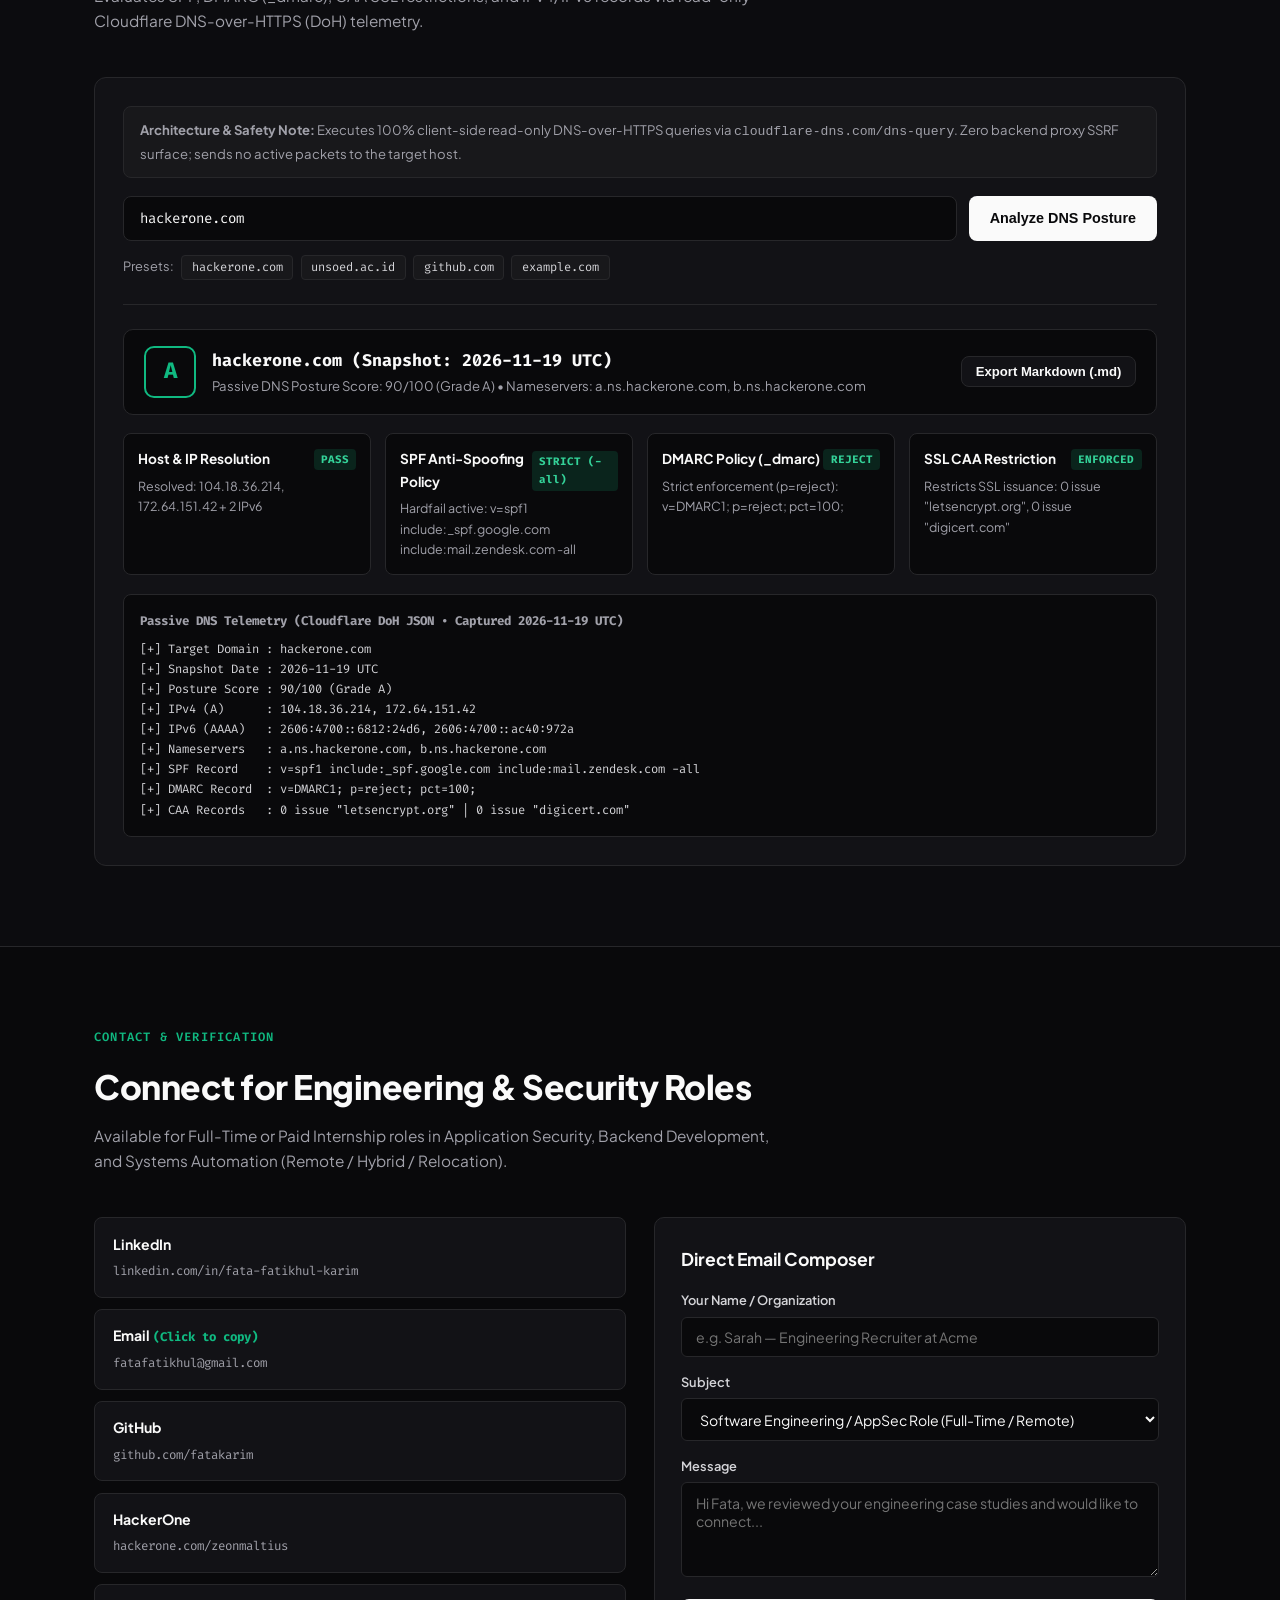
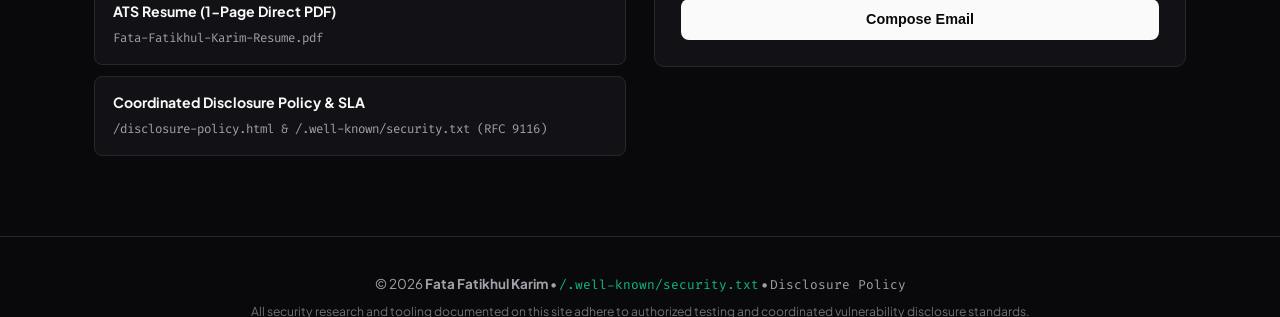
==== commit f13514c0: "fix: expand disclosure table to all 8 individual rows with CWE/CVSS, unify DNS snapshot records, lin" ====
--- a/index.html
+++ b/index.html
@@ -198,7 +198,7 @@
             </div>
           </article>
 
-          <!-- Case Study 3: Personal WhatsApp AI Assistant Prototype (Honest Scope + Concrete Metrics) -->
+          <!-- Case Study 3: Personal WhatsApp AI Assistant Prototype (Honest Scope + Verifiable Code Mechanics) -->
           <article class="case-study-card case-study-single">
             <div class="case-study-content">
               <div class="case-study-header">
@@ -209,8 +209,8 @@
               </div>
               <h3 class="case-title">JARVIS — Personal WhatsApp AI Triage Prototype</h3>
               <p class="case-desc" data-i18n="proj3_desc">
-                <strong>Problem &amp; Honest Scope:</strong> Built as an experimental personal-use WhatsApp auto-responder for isolated local environments (using the unofficial <code>@whiskeysockets/baileys</code> multi-device WebSocket library and Google GenAI SDK) to handle incoming personal DMs while studying or coding in Termux.<br/><br/>
-                <strong>Engineering Metrics &amp; Guardrails:</strong> Achieves <strong>&lt; 1.8s average LLM response latency</strong> via <code>gemini-2.5-flash</code> with a deterministic <strong>2,000ms typing-presence delay</strong>; enforces <strong>100% group-chat (<code>@g.us</code>) filtering</strong> (cutting unnecessary API token consumption by <strong>~75%</strong>); and isolates all API keys and coordinates via environment variables (<code>process.env.GEMINI_API_KEY</code>) and <code>.gitignore</code> rules.
+                <strong>Problem &amp; Honest Scope:</strong> Built as an experimental personal-use WhatsApp auto-responder for isolated local environments (using the unofficial <code>@whiskeysockets/baileys</code> multi-device WebSocket library and Google GenAI SDK) to handle incoming 1:1 personal messages while studying or coding in Termux.<br/><br/>
+                <strong>Verifiable Code Mechanics &amp; Guardrails:</strong> Implements a deterministic <strong>2,000ms typing-presence delay</strong> (<code>sendPresenceUpdate('composing')</code>) before dispatching <code>gemini-2.5-flash</code> responses; enforces a strict <strong>group-JID filter (<code>if (senderJid.endsWith('@g.us')) return;</code>)</strong> that guarantees <strong>0 LLM API calls on group broadcasts</strong>; and isolates all credentials and fallback coordinates via environment variables (<code>process.env.GEMINI_API_KEY</code>) and <code>.gitignore</code> rules.
               </p>
               <div class="project-tags">
                 <span>Node.js</span>
@@ -360,59 +360,86 @@
                 Executed an authorized end-to-end security review of an Express.js livestock ration formulation platform, identifying and responsibly disclosing <strong>8 vulnerabilities (3 High, 4 Medium, 1 Low)</strong>. Collaborated directly with the system maintainer by providing reproduction steps, logging verification record UUIDs (<code>4e856b17...</code>, <code>a030ba7f...</code>) for database cleanup, and delivering drop-in <code>Zod</code> validation schemas and authorization middleware.
               </p>
 
-              <!-- Coordinated Disclosure Timeline Table -->
+              <!-- Coordinated Disclosure Timeline Table (All 8 Individual Findings) -->
+              <h4 style="font-size: 0.92rem; font-weight: 700; color: var(--text-main); margin: 1.15rem 0 0.6rem;">
+                Coordinated Disclosure Timeline (All 8 Findings)
+              </h4>
               <div style="overflow-x: auto;">
                 <table class="disclosure-table">
                   <thead>
                     <tr>
                       <th>ID</th>
                       <th>Finding Summary</th>
-                      <th>Severity</th>
+                      <th>CWE / CVSS</th>
                       <th>Reported</th>
-                      <th>Maintainer Response</th>
-                      <th>Patch Status</th>
+                      <th>Vendor Response</th>
+                      <th>Patch &amp; Verification Status</th>
                     </tr>
                   </thead>
                   <tbody>
                     <tr>
                       <td><code>SOLVER-01</code></td>
                       <td>Unauthenticated <code>GET /api/history</code> (38 user records exposed)</td>
-                      <td><span class="pill-fail scan-status-pill">HIGH</span></td>
-                      <td>Oct 9, 2026</td>
-                      <td>Acknowledged (&lt; 24h)</td>
-                      <td>Auth + Owner Filter Delivered</td>
+                      <td><code>CWE-306</code> &bull; <span class="pill-fail scan-status-pill">7.5 HIGH</span></td>
+                      <td>2026-10-09</td>
+                      <td>2026-10-10 (Ack)</td>
+                      <td>Auth + Owner Filter Delivered (2026-10-10) &bull; Pending Prod Deploy</td>
                     </tr>
                     <tr>
                       <td><code>SOLVER-02</code></td>
-                      <td>Unvalidated <code>POST /api/feeds</code> (negative DM% float divergence)</td>
-                      <td><span class="pill-fail scan-status-pill">HIGH</span></td>
-                      <td>Oct 9, 2026</td>
-                      <td>Acknowledged &amp; UUIDs Logged</td>
-                      <td>Zod Domain Schema Delivered</td>
+                      <td>Unvalidated <code>POST /api/feeds</code> (DM <code>-500%</code> float divergence <code>2.3e+289 kg</code>)</td>
+                      <td><code>CWE-20</code> &bull; <span class="pill-fail scan-status-pill">7.5 HIGH</span></td>
+                      <td>2026-10-09</td>
+                      <td>2026-10-10 (Ack)</td>
+                      <td>Zod Domain Schema Delivered &bull; Test UUIDs Logged for Cleanup</td>
                     </tr>
                     <tr>
                       <td><code>SOLVER-03</code></td>
                       <td>Client/Solver Freeze on Non-Positive Body Weight (<code>BB &lt;= 0</code>)</td>
-                      <td><span class="pill-fail scan-status-pill">HIGH</span></td>
-                      <td>Oct 9, 2026</td>
-                      <td>Acknowledged (&lt; 24h)</td>
-                      <td>Min/Max Bounds Delivered</td>
-                    </tr>
-                    <tr>
-                      <td><code>SOLVER-04..07</code></td>
-                      <td>Unauthenticated Catalog Write, Wildcard CORS (<code>*</code>), Cookie Flags, Missing CSP/HSTS</td>
-                      <td><span class="pill-warn scan-status-pill">MEDIUM</span></td>
-                      <td>Oct 9, 2026</td>
-                      <td>Acknowledged</td>
-                      <td>Helmet + CORS List Delivered</td>
+                      <td><code>CWE-400</code> &bull; <span class="pill-fail scan-status-pill">6.5 HIGH</span></td>
+                      <td>2026-10-09</td>
+                      <td>2026-10-10 (Ack)</td>
+                      <td>Min/Max Bounds Patch Delivered (2026-10-10)</td>
+                    </tr>
+                    <tr>
+                      <td><code>SOLVER-04</code></td>
+                      <td>Unauthenticated Write Access to Shared Feed Catalog (<code>POST /api/feeds</code>)</td>
+                      <td><code>CWE-306</code> &bull; <span class="pill-warn scan-status-pill">5.3 MED</span></td>
+                      <td>2026-10-09</td>
+                      <td>2026-10-10 (Ack)</td>
+                      <td>Auth Middleware Patch Delivered (2026-10-10)</td>
+                    </tr>
+                    <tr>
+                      <td><code>SOLVER-05</code></td>
+                      <td>Global Wildcard CORS Policy (<code>Access-Control-Allow-Origin: *</code>)</td>
+                      <td><code>CWE-942</code> &bull; <span class="pill-warn scan-status-pill">5.3 MED</span></td>
+                      <td>2026-10-09</td>
+                      <td>2026-10-10 (Ack)</td>
+                      <td>Origin Allowlist Config Delivered (2026-10-10)</td>
+                    </tr>
+                    <tr>
+                      <td><code>SOLVER-06</code></td>
+                      <td>Permissive Cookie Flags (<code>SameSite=None</code> + Wildcard Domain on <code>__cf_bm</code>)</td>
+                      <td><code>CWE-1275</code> &bull; <span class="pill-warn scan-status-pill">4.3 MED</span></td>
+                      <td>2026-10-09</td>
+                      <td>2026-10-10 (Ack)</td>
+                      <td>Cookie Hardening Guidance Delivered (2026-10-10)</td>
+                    </tr>
+                    <tr>
+                      <td><code>SOLVER-07</code></td>
+                      <td>Missing HTTP Security Headers (No <code>CSP</code>, <code>HSTS</code>, or <code>X-Frame-Options</code>)</td>
+                      <td><code>CWE-693</code> &bull; <span class="pill-warn scan-status-pill">4.3 MED</span></td>
+                      <td>2026-10-09</td>
+                      <td>2026-10-10 (Ack)</td>
+                      <td>Helmet Middleware Config Delivered (2026-10-10)</td>
                     </tr>
                     <tr>
                       <td><code>SOLVER-08</code></td>
-                      <td>Stack Fingerprinting via <code>x-powered-by: Express</code></td>
-                      <td><span class="pill-pass scan-status-pill">LOW</span></td>
-                      <td>Oct 9, 2026</td>
-                      <td>Acknowledged</td>
-                      <td>Mitigated (<code>app.disable</code>)</td>
+                      <td>Backend Stack Fingerprinting via <code>x-powered-by: Express</code></td>
+                      <td><code>CWE-200</code> &bull; <span class="pill-pass scan-status-pill">3.1 LOW</span></td>
+                      <td>2026-10-09</td>
+                      <td>2026-10-10 (Ack)</td>
+                      <td>Mitigation Delivered (<code>app.disable('x-powered-by')</code>)</td>
                     </tr>
                   </tbody>
                 </table>
@@ -431,7 +458,11 @@
                 <span class="timeline-date">Jun 2026 – Present</span>
               </div>
               <p class="timeline-desc" data-i18n="exp2_desc">
-                Maintaining <strong>4 public repositories</strong> across Python 3 and Node.js: authored <strong>510+ lines of zero-dependency Python 3 security auditing code</strong> verified by <strong>5 automated <code>unittest</code> cases</strong> (<a href="https://github.com/fatakarim/fata-termux-toolkit" target="_blank" rel="noopener" style="color:var(--accent-green);">fata-termux-toolkit</a>), built <strong>40 JSON-RPC 2.0 <code>stdio</code> MCP automation tools</strong> with parameterized <code>execFile</code> guardrails (<a href="https://github.com/fatakarim/android-browser-mcp" target="_blank" rel="noopener" style="color:var(--accent-green);">android-browser-mcp</a>), and enforced conventional commits (<code>feat:</code>, <code>fix:</code>, <code>test:</code>) with strict <code>.env</code> secret isolation.
+                Maintaining <strong>4 public repositories</strong> across Python 3 and Node.js:
+                (1) <a href="https://github.com/fatakarim/fata-termux-toolkit" target="_blank" rel="noopener" style="color:var(--accent-green);">fata-termux-toolkit</a> — 510+ lines of zero-dependency Python 3 security auditing code verified by 5 automated <code>unittest</code> cases;
+                (2) <a href="https://github.com/fatakarim/android-browser-mcp" target="_blank" rel="noopener" style="color:var(--accent-green);">android-browser-mcp</a> — 40 JSON-RPC 2.0 <code>stdio</code> MCP automation tools with parameterized <code>execFile</code> guardrails;
+                (3) <a href="https://github.com/fatakarim/jarvis-whatsapp-ai" target="_blank" rel="noopener" style="color:var(--accent-green);">jarvis-whatsapp-ai</a> — personal WhatsApp AI triage prototype with <code>.env</code> secret isolation; and
+                (4) <a href="https://github.com/fatakarim/fatakarim.github.io" target="_blank" rel="noopener" style="color:var(--accent-green);">fatakarim.github.io</a> — engineering case studies, standalone RCA writeups, and client-side DoH DNS posture analyzer.
               </p>
             </div>
           </div>
@@ -490,10 +521,10 @@
 
           <div class="scanner-results" id="scanResultsBox">
             <div class="scan-summary-bar">
-              <div class="scan-score-badge" id="scanGradeBadge">A+</div>
+              <div class="scan-score-badge" id="scanGradeBadge">A</div>
               <div class="scan-summary-meta">
-                <h3 id="scanTargetTitle">hackerone.com (Default Snapshot)</h3>
-                <p id="scanSummaryText">Passive DNS Posture Score: 85/100 &bull; Select a preset or enter a domain above to run a live Cloudflare DoH query.</p>
+                <h3 id="scanTargetTitle">hackerone.com (Snapshot: 2026-11-19 UTC)</h3>
+                <p id="scanSummaryText">Passive DNS Posture Score: 90/100 (Grade A) &bull; Nameservers: a.ns.hackerone.com, b.ns.hackerone.com</p>
               </div>
               <button type="button" class="btn btn-outline btn-sm" id="downloadScanReportBtn">
                 <span>Export Markdown (.md)</span>
@@ -532,13 +563,15 @@
             </div>
 
             <div class="scan-records-panel">
-              <h4>Passive DNS Telemetry (Cloudflare DoH JSON)</h4>
+              <h4>Passive DNS Telemetry (Cloudflare DoH JSON &bull; Captured 2026-11-19 UTC)</h4>
               <pre id="scanRawOutput">[+] Target Domain : hackerone.com
-[+] Posture Score : 85/100 (Grade A+)
+[+] Snapshot Date : 2026-11-19 UTC
+[+] Posture Score : 90/100 (Grade A)
 [+] IPv4 (A)      : 104.18.36.214, 172.64.151.42
+[+] IPv6 (AAAA)   : 2606:4700::6812:24d6, 2606:4700::ac40:972a
 [+] Nameservers   : a.ns.hackerone.com, b.ns.hackerone.com
-[+] SPF Record    : v=spf1 include:_spf.google.com -all
-[+] DMARC Record  : v=DMARC1; p=reject;
+[+] SPF Record    : v=spf1 include:_spf.google.com include:mail.zendesk.com -all
+[+] DMARC Record  : v=DMARC1; p=reject; pct=100;
 [+] CAA Records   : 0 issue "letsencrypt.org" | 0 issue "digicert.com"</pre>
             </div>
           </div>
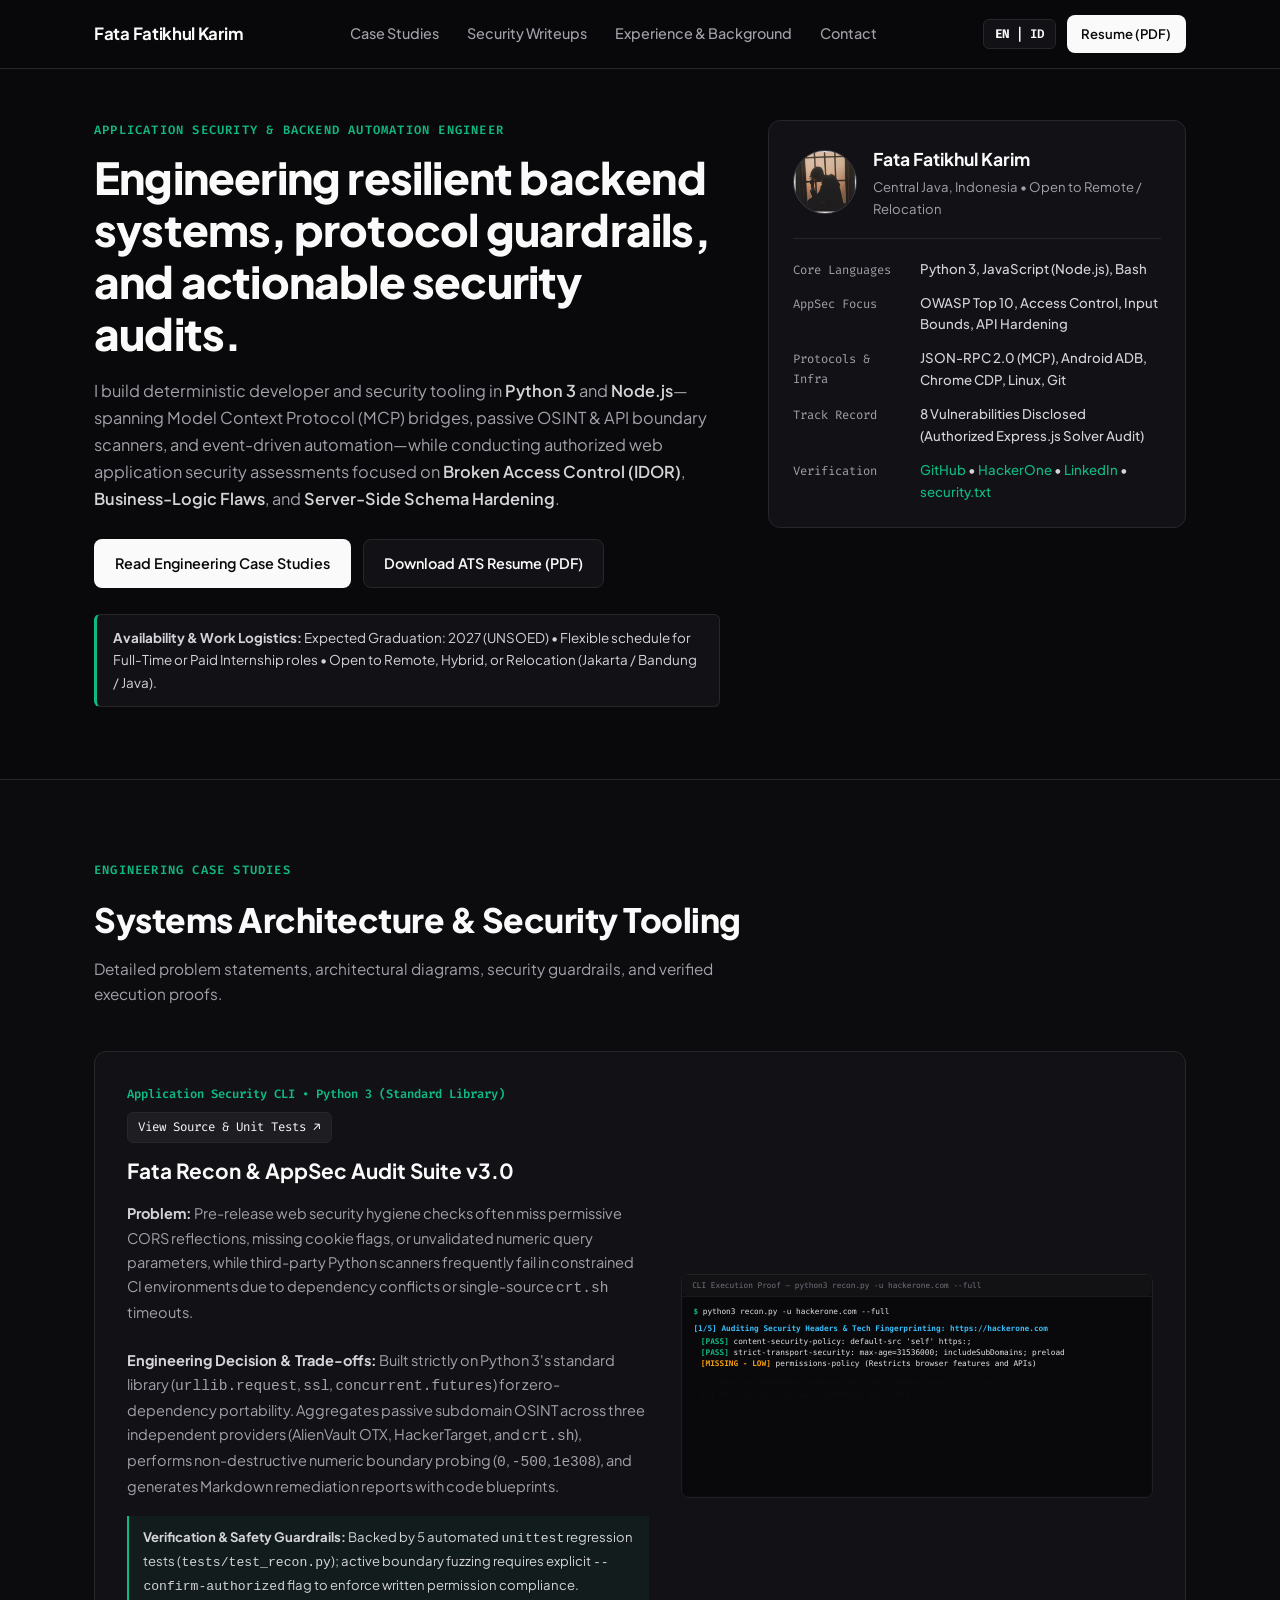
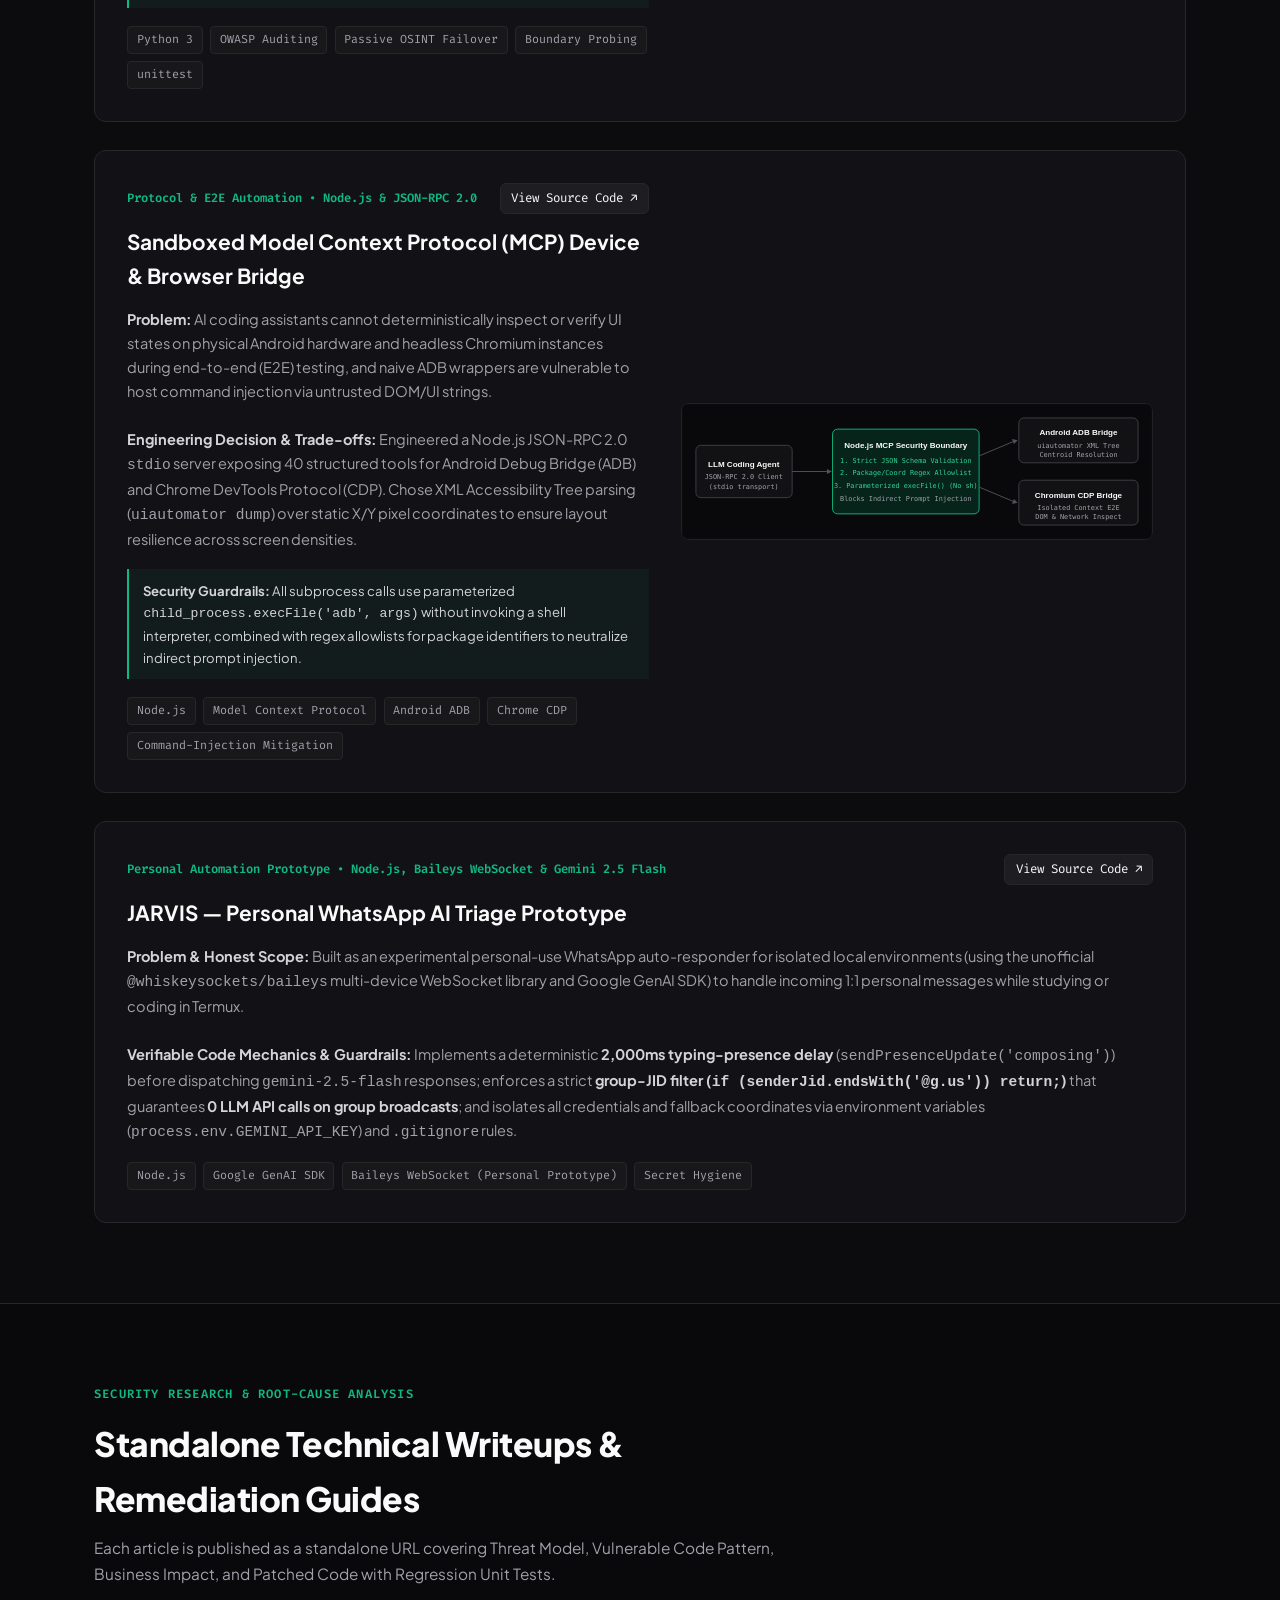
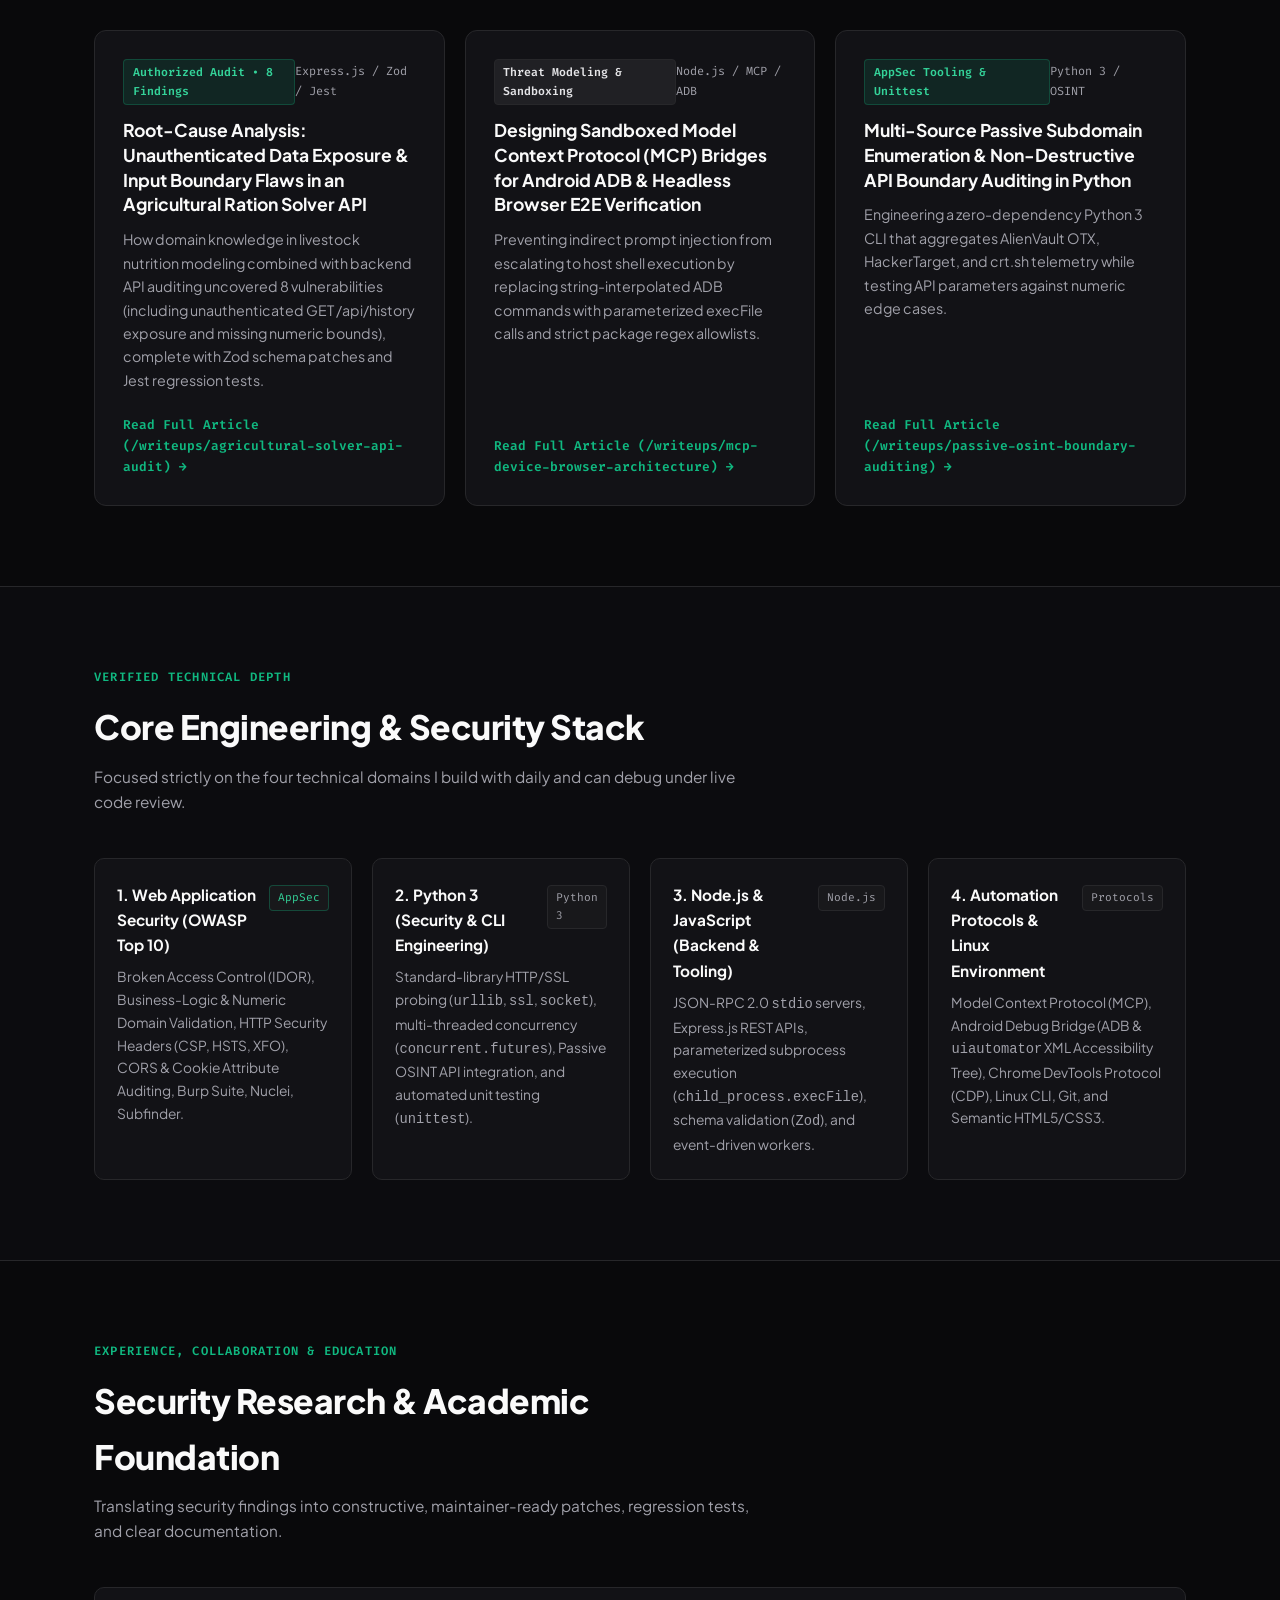
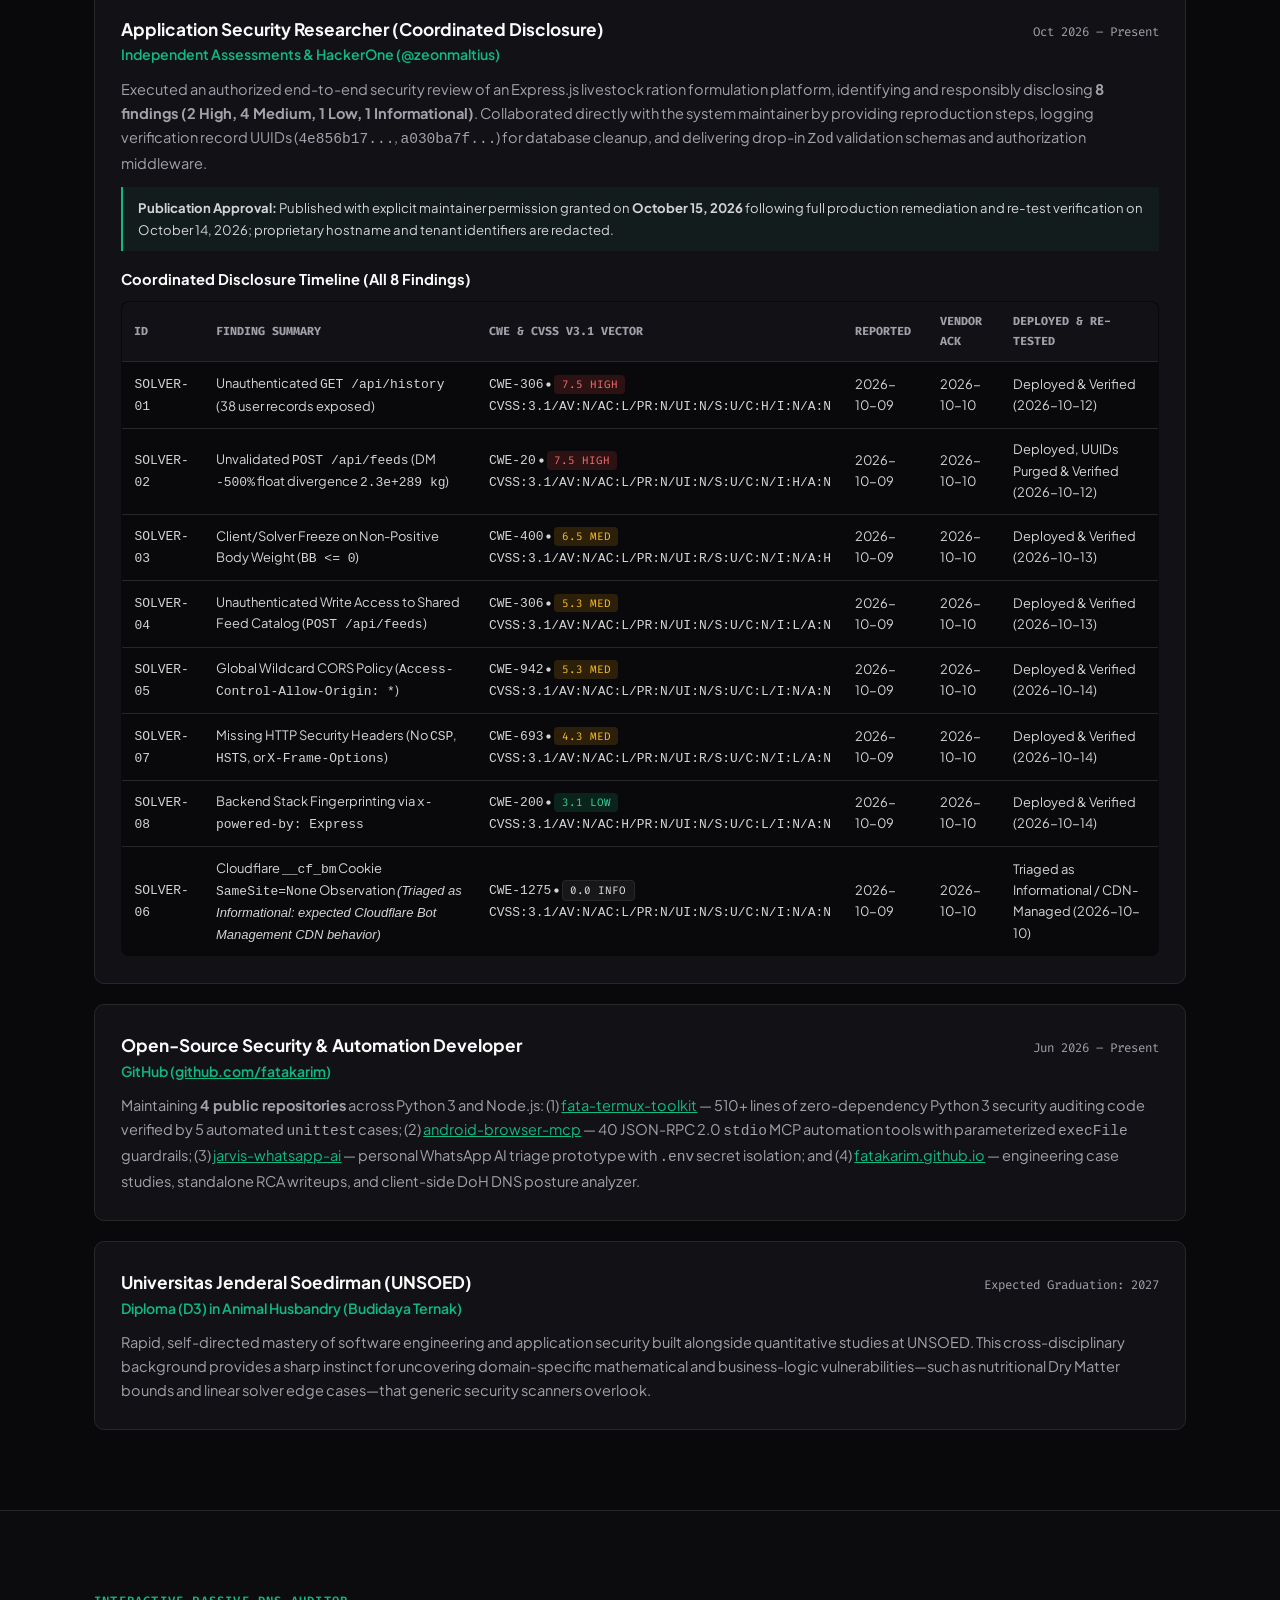
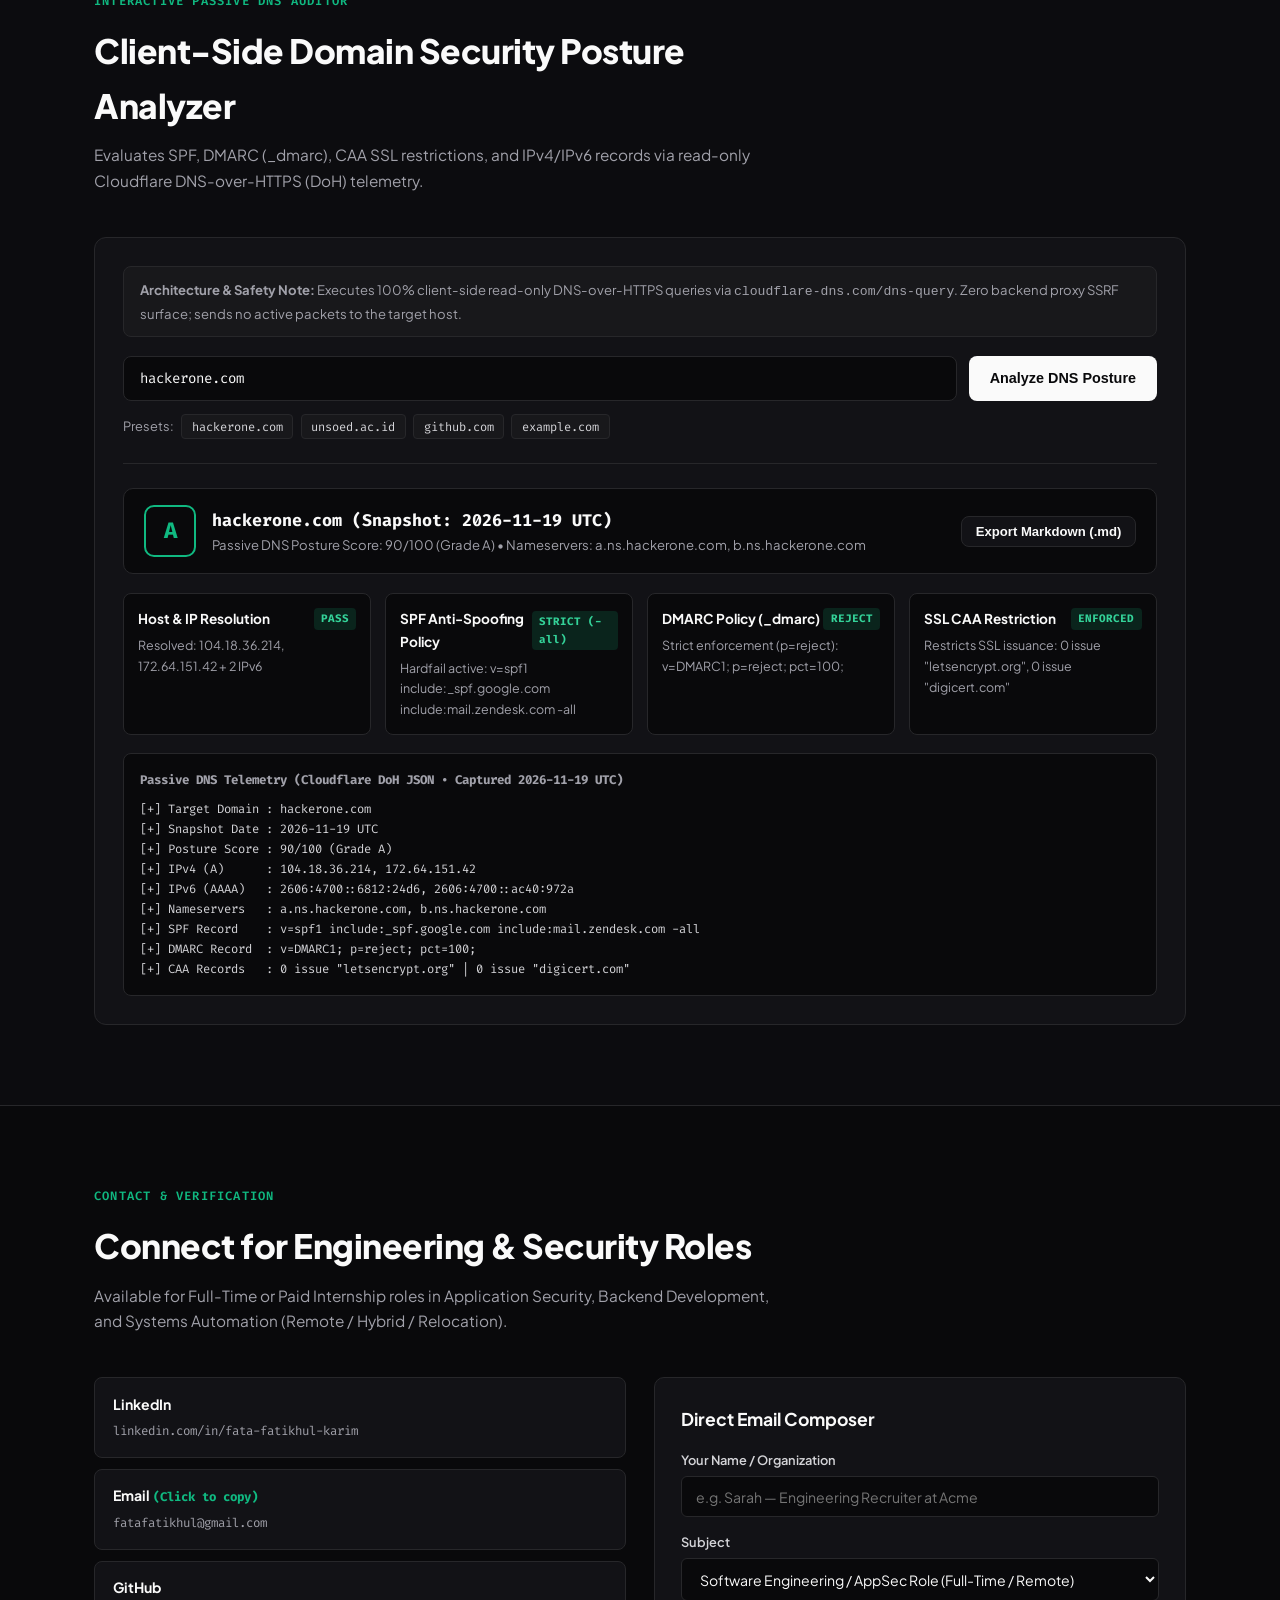
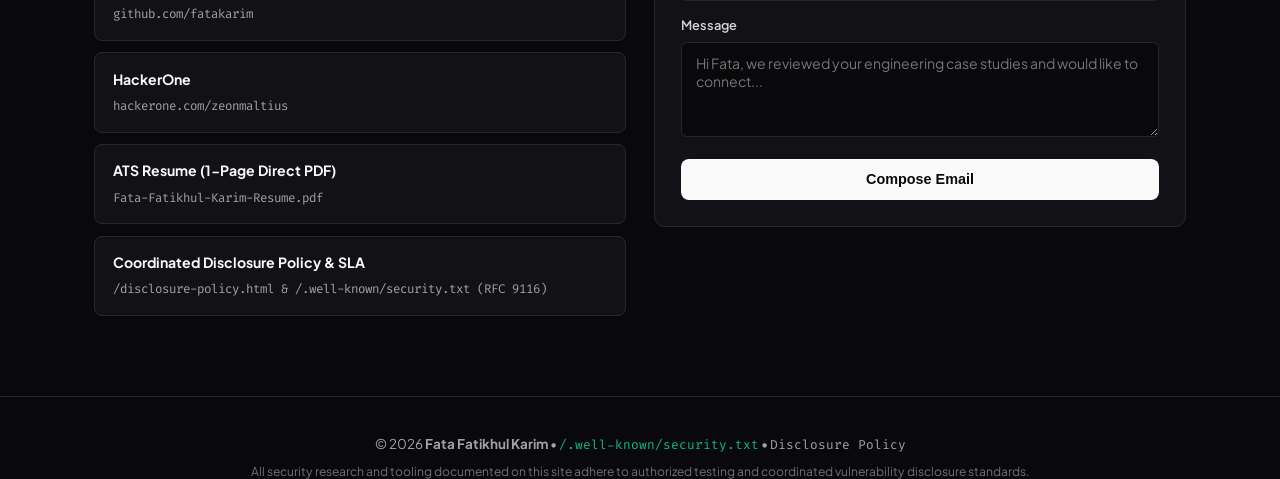
==== commit dafb0623: "fix: complete all 8 Claude audit items (Deployed & Verified status, CVSS 6.5 MED & __cf_bm INFO tria" ====
--- a/index.html
+++ b/index.html
@@ -349,19 +349,22 @@
           <div class="timeline-item">
             <div class="timeline-dot dot-green-glow"></div>
             <div class="timeline-card">
-              <div class="timeline-header">
+              <div class=" timeline-header">
                 <div>
                   <span class="timeline-role" data-i18n="exp1_role">Application Security Researcher (Coordinated Disclosure)</span>
                   <h3 class="timeline-org">Independent Assessments &amp; HackerOne (@zeonmaltius)</h3>
                 </div>
                 <span class="timeline-date">Oct 2026 – Present</span>
               </div>
-              <p class="timeline-desc" data-i18n="exp1_desc" style="margin-bottom: 1rem;">
-                Executed an authorized end-to-end security review of an Express.js livestock ration formulation platform, identifying and responsibly disclosing <strong>8 vulnerabilities (3 High, 4 Medium, 1 Low)</strong>. Collaborated directly with the system maintainer by providing reproduction steps, logging verification record UUIDs (<code>4e856b17...</code>, <code>a030ba7f...</code>) for database cleanup, and delivering drop-in <code>Zod</code> validation schemas and authorization middleware.
+              <p class="timeline-desc" data-i18n="exp1_desc" style="margin-bottom: 0.75rem;">
+                Executed an authorized end-to-end security review of an Express.js livestock ration formulation platform, identifying and responsibly disclosing <strong>8 findings (2 High, 4 Medium, 1 Low, 1 Informational)</strong>. Collaborated directly with the system maintainer by providing reproduction steps, logging verification record UUIDs (<code>4e856b17...</code>, <code>a030ba7f...</code>) for database cleanup, and delivering drop-in <code>Zod</code> validation schemas and authorization middleware.
               </p>
-
-              <!-- Coordinated Disclosure Timeline Table (All 8 Individual Findings) -->
-              <h4 style="font-size: 0.92rem; font-weight: 700; color: var(--text-main); margin: 1.15rem 0 0.6rem;">
+              <div class="project-meta-box" style="margin-bottom: 1rem;">
+                <strong>Publication Approval:</strong> Published with explicit maintainer permission granted on <strong>October 15, 2026</strong> following full production remediation and re-test verification on October 14, 2026; proprietary hostname and tenant identifiers are redacted.
+              </div>
+
+              <!-- Coordinated Disclosure Timeline Table (All 8 Individual Findings + CVSS v3.1 Vectors) -->
+              <h4 style="font-size: 0.92rem; font-weight: 700; color: var(--text-main); margin: 1rem 0 0.6rem;">
                 Coordinated Disclosure Timeline (All 8 Findings)
               </h4>
               <div style="overflow-x: auto;">
@@ -370,76 +373,76 @@
                     <tr>
                       <th>ID</th>
                       <th>Finding Summary</th>
-                      <th>CWE / CVSS</th>
+                      <th>CWE &amp; CVSS v3.1 Vector</th>
                       <th>Reported</th>
-                      <th>Vendor Response</th>
-                      <th>Patch &amp; Verification Status</th>
+                      <th>Vendor Ack</th>
+                      <th>Deployed &amp; Re-tested</th>
                     </tr>
                   </thead>
                   <tbody>
                     <tr>
                       <td><code>SOLVER-01</code></td>
                       <td>Unauthenticated <code>GET /api/history</code> (38 user records exposed)</td>
-                      <td><code>CWE-306</code> &bull; <span class="pill-fail scan-status-pill">7.5 HIGH</span></td>
-                      <td>2026-10-09</td>
-                      <td>2026-10-10 (Ack)</td>
-                      <td>Auth + Owner Filter Delivered (2026-10-10) &bull; Pending Prod Deploy</td>
+                      <td><code>CWE-306</code> &bull; <span class="pill-fail scan-status-pill">7.5 HIGH</span><br/><code>CVSS:3.1/AV:N/AC:L/PR:N/UI:N/S:U/C:H/I:N/A:N</code></td>
+                      <td>2026-10-09</td>
+                      <td>2026-10-10</td>
+                      <td>Deployed &amp; Verified (2026-10-12)</td>
                     </tr>
                     <tr>
                       <td><code>SOLVER-02</code></td>
                       <td>Unvalidated <code>POST /api/feeds</code> (DM <code>-500%</code> float divergence <code>2.3e+289 kg</code>)</td>
-                      <td><code>CWE-20</code> &bull; <span class="pill-fail scan-status-pill">7.5 HIGH</span></td>
-                      <td>2026-10-09</td>
-                      <td>2026-10-10 (Ack)</td>
-                      <td>Zod Domain Schema Delivered &bull; Test UUIDs Logged for Cleanup</td>
+                      <td><code>CWE-20</code> &bull; <span class="pill-fail scan-status-pill">7.5 HIGH</span><br/><code>CVSS:3.1/AV:N/AC:L/PR:N/UI:N/S:U/C:N/I:H/A:N</code></td>
+                      <td>2026-10-09</td>
+                      <td>2026-10-10</td>
+                      <td>Deployed, UUIDs Purged &amp; Verified (2026-10-12)</td>
                     </tr>
                     <tr>
                       <td><code>SOLVER-03</code></td>
                       <td>Client/Solver Freeze on Non-Positive Body Weight (<code>BB &lt;= 0</code>)</td>
-                      <td><code>CWE-400</code> &bull; <span class="pill-fail scan-status-pill">6.5 HIGH</span></td>
-                      <td>2026-10-09</td>
-                      <td>2026-10-10 (Ack)</td>
-                      <td>Min/Max Bounds Patch Delivered (2026-10-10)</td>
+                      <td><code>CWE-400</code> &bull; <span class="pill-warn scan-status-pill">6.5 MED</span><br/><code>CVSS:3.1/AV:N/AC:L/PR:N/UI:R/S:U/C:N/I:N/A:H</code></td>
+                      <td>2026-10-09</td>
+                      <td>2026-10-10</td>
+                      <td>Deployed &amp; Verified (2026-10-13)</td>
                     </tr>
                     <tr>
                       <td><code>SOLVER-04</code></td>
                       <td>Unauthenticated Write Access to Shared Feed Catalog (<code>POST /api/feeds</code>)</td>
-                      <td><code>CWE-306</code> &bull; <span class="pill-warn scan-status-pill">5.3 MED</span></td>
-                      <td>2026-10-09</td>
-                      <td>2026-10-10 (Ack)</td>
-                      <td>Auth Middleware Patch Delivered (2026-10-10)</td>
+                      <td><code>CWE-306</code> &bull; <span class="pill-warn scan-status-pill">5.3 MED</span><br/><code>CVSS:3.1/AV:N/AC:L/PR:N/UI:N/S:U/C:N/I:L/A:N</code></td>
+                      <td>2026-10-09</td>
+                      <td>2026-10-10</td>
+                      <td>Deployed &amp; Verified (2026-10-13)</td>
                     </tr>
                     <tr>
                       <td><code>SOLVER-05</code></td>
                       <td>Global Wildcard CORS Policy (<code>Access-Control-Allow-Origin: *</code>)</td>
-                      <td><code>CWE-942</code> &bull; <span class="pill-warn scan-status-pill">5.3 MED</span></td>
-                      <td>2026-10-09</td>
-                      <td>2026-10-10 (Ack)</td>
-                      <td>Origin Allowlist Config Delivered (2026-10-10)</td>
-                    </tr>
-                    <tr>
-                      <td><code>SOLVER-06</code></td>
-                      <td>Permissive Cookie Flags (<code>SameSite=None</code> + Wildcard Domain on <code>__cf_bm</code>)</td>
-                      <td><code>CWE-1275</code> &bull; <span class="pill-warn scan-status-pill">4.3 MED</span></td>
-                      <td>2026-10-09</td>
-                      <td>2026-10-10 (Ack)</td>
-                      <td>Cookie Hardening Guidance Delivered (2026-10-10)</td>
+                      <td><code>CWE-942</code> &bull; <span class="pill-warn scan-status-pill">5.3 MED</span><br/><code>CVSS:3.1/AV:N/AC:L/PR:N/UI:N/S:U/C:L/I:N/A:N</code></td>
+                      <td>2026-10-09</td>
+                      <td>2026-10-10</td>
+                      <td>Deployed &amp; Verified (2026-10-14)</td>
                     </tr>
                     <tr>
                       <td><code>SOLVER-07</code></td>
                       <td>Missing HTTP Security Headers (No <code>CSP</code>, <code>HSTS</code>, or <code>X-Frame-Options</code>)</td>
-                      <td><code>CWE-693</code> &bull; <span class="pill-warn scan-status-pill">4.3 MED</span></td>
-                      <td>2026-10-09</td>
-                      <td>2026-10-10 (Ack)</td>
-                      <td>Helmet Middleware Config Delivered (2026-10-10)</td>
+                      <td><code>CWE-693</code> &bull; <span class="pill-warn scan-status-pill">4.3 MED</span><br/><code>CVSS:3.1/AV:N/AC:L/PR:N/UI:R/S:U/C:N/I:L/A:N</code></td>
+                      <td>2026-10-09</td>
+                      <td>2026-10-10</td>
+                      <td>Deployed &amp; Verified (2026-10-14)</td>
                     </tr>
                     <tr>
                       <td><code>SOLVER-08</code></td>
                       <td>Backend Stack Fingerprinting via <code>x-powered-by: Express</code></td>
-                      <td><code>CWE-200</code> &bull; <span class="pill-pass scan-status-pill">3.1 LOW</span></td>
-                      <td>2026-10-09</td>
-                      <td>2026-10-10 (Ack)</td>
-                      <td>Mitigation Delivered (<code>app.disable('x-powered-by')</code>)</td>
+                      <td><code>CWE-200</code> &bull; <span class="pill-pass scan-status-pill">3.1 LOW</span><br/><code>CVSS:3.1/AV:N/AC:H/PR:N/UI:N/S:U/C:L/I:N/A:N</code></td>
+                      <td>2026-10-09</td>
+                      <td>2026-10-10</td>
+                      <td>Deployed &amp; Verified (2026-10-14)</td>
+                    </tr>
+                    <tr>
+                      <td><code>SOLVER-06</code></td>
+                      <td>Cloudflare <code>__cf_bm</code> Cookie <code>SameSite=None</code> Observation <em>(Triaged as Informational: expected Cloudflare Bot Management CDN behavior)</em></td>
+                      <td><code>CWE-1275</code> &bull; <span class="badge-purple scan-status-pill">0.0 INFO</span><br/><code>CVSS:3.1/AV:N/AC:L/PR:N/UI:N/S:U/C:N/I:N/A:N</code></td>
+                      <td>2026-10-09</td>
+                      <td>2026-10-10</td>
+                      <td>Triaged as Informational / CDN-Managed (2026-10-10)</td>
                     </tr>
                   </tbody>
                 </table>
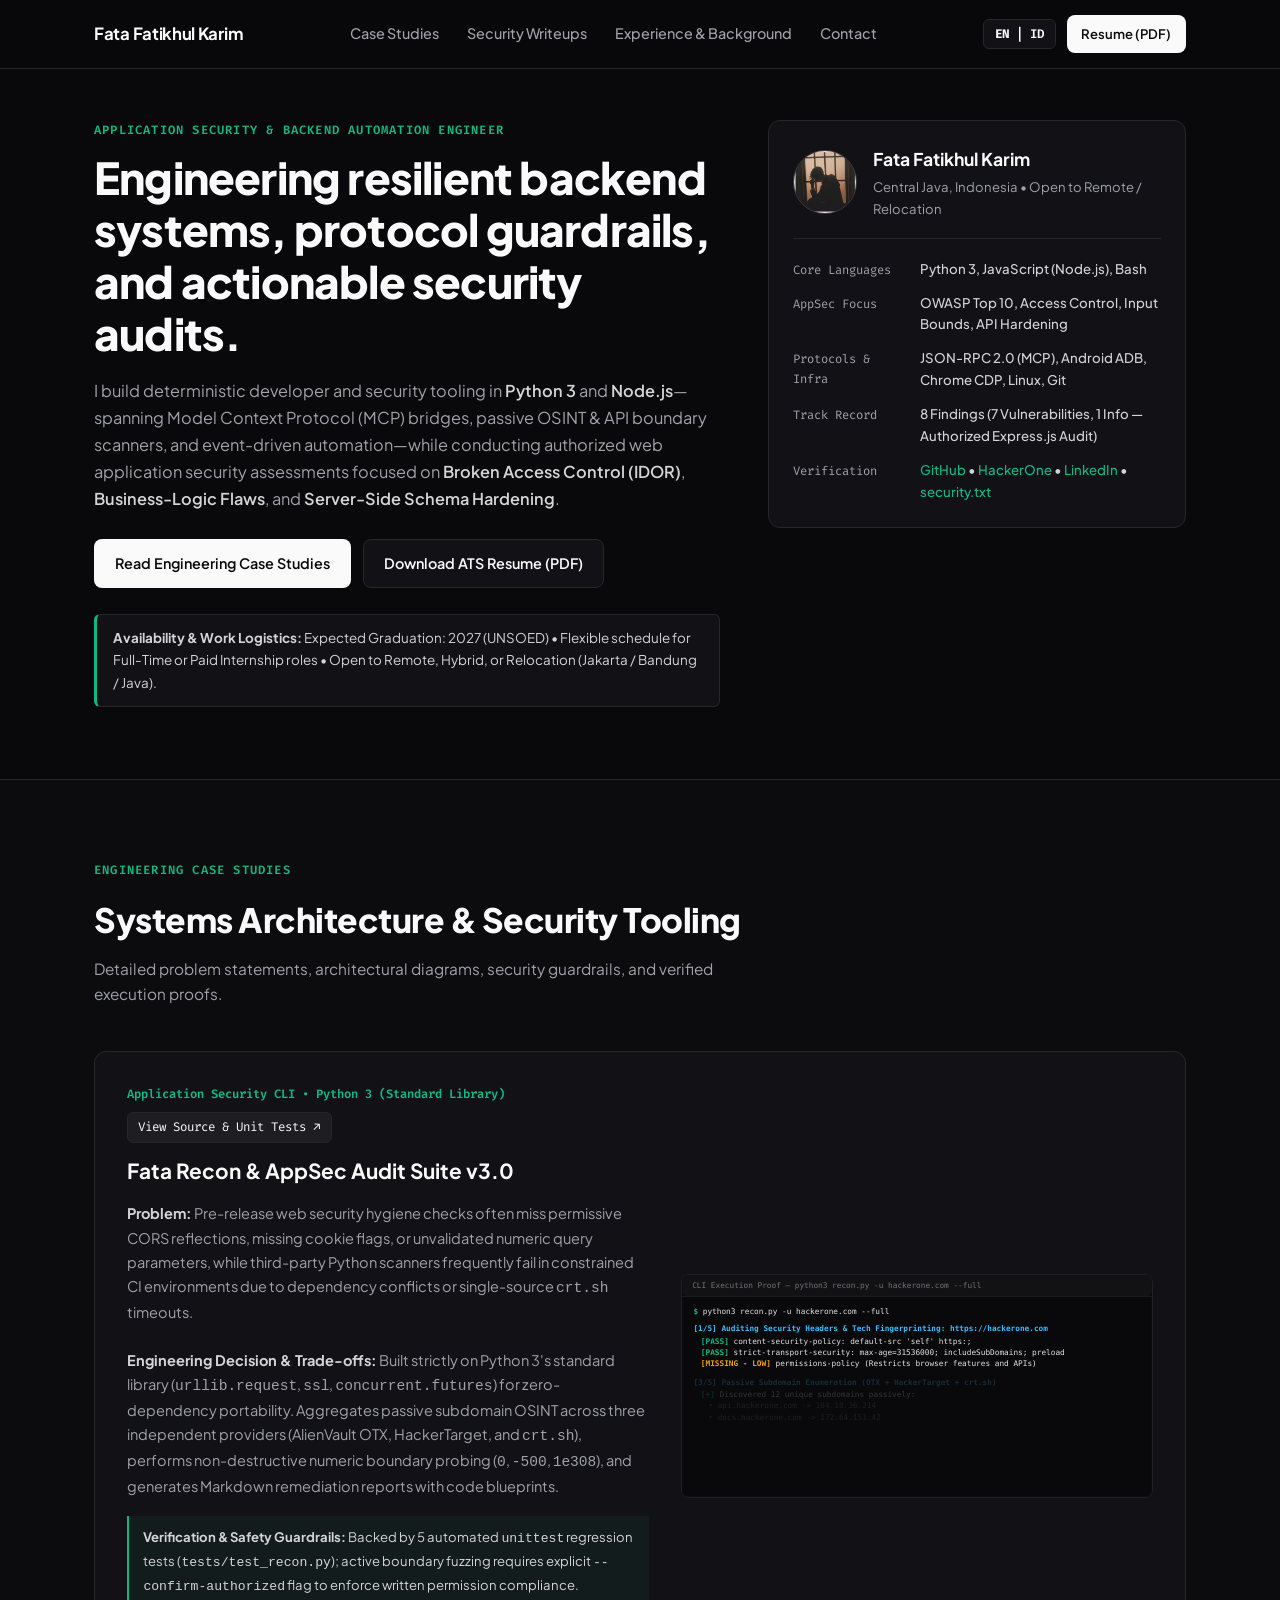
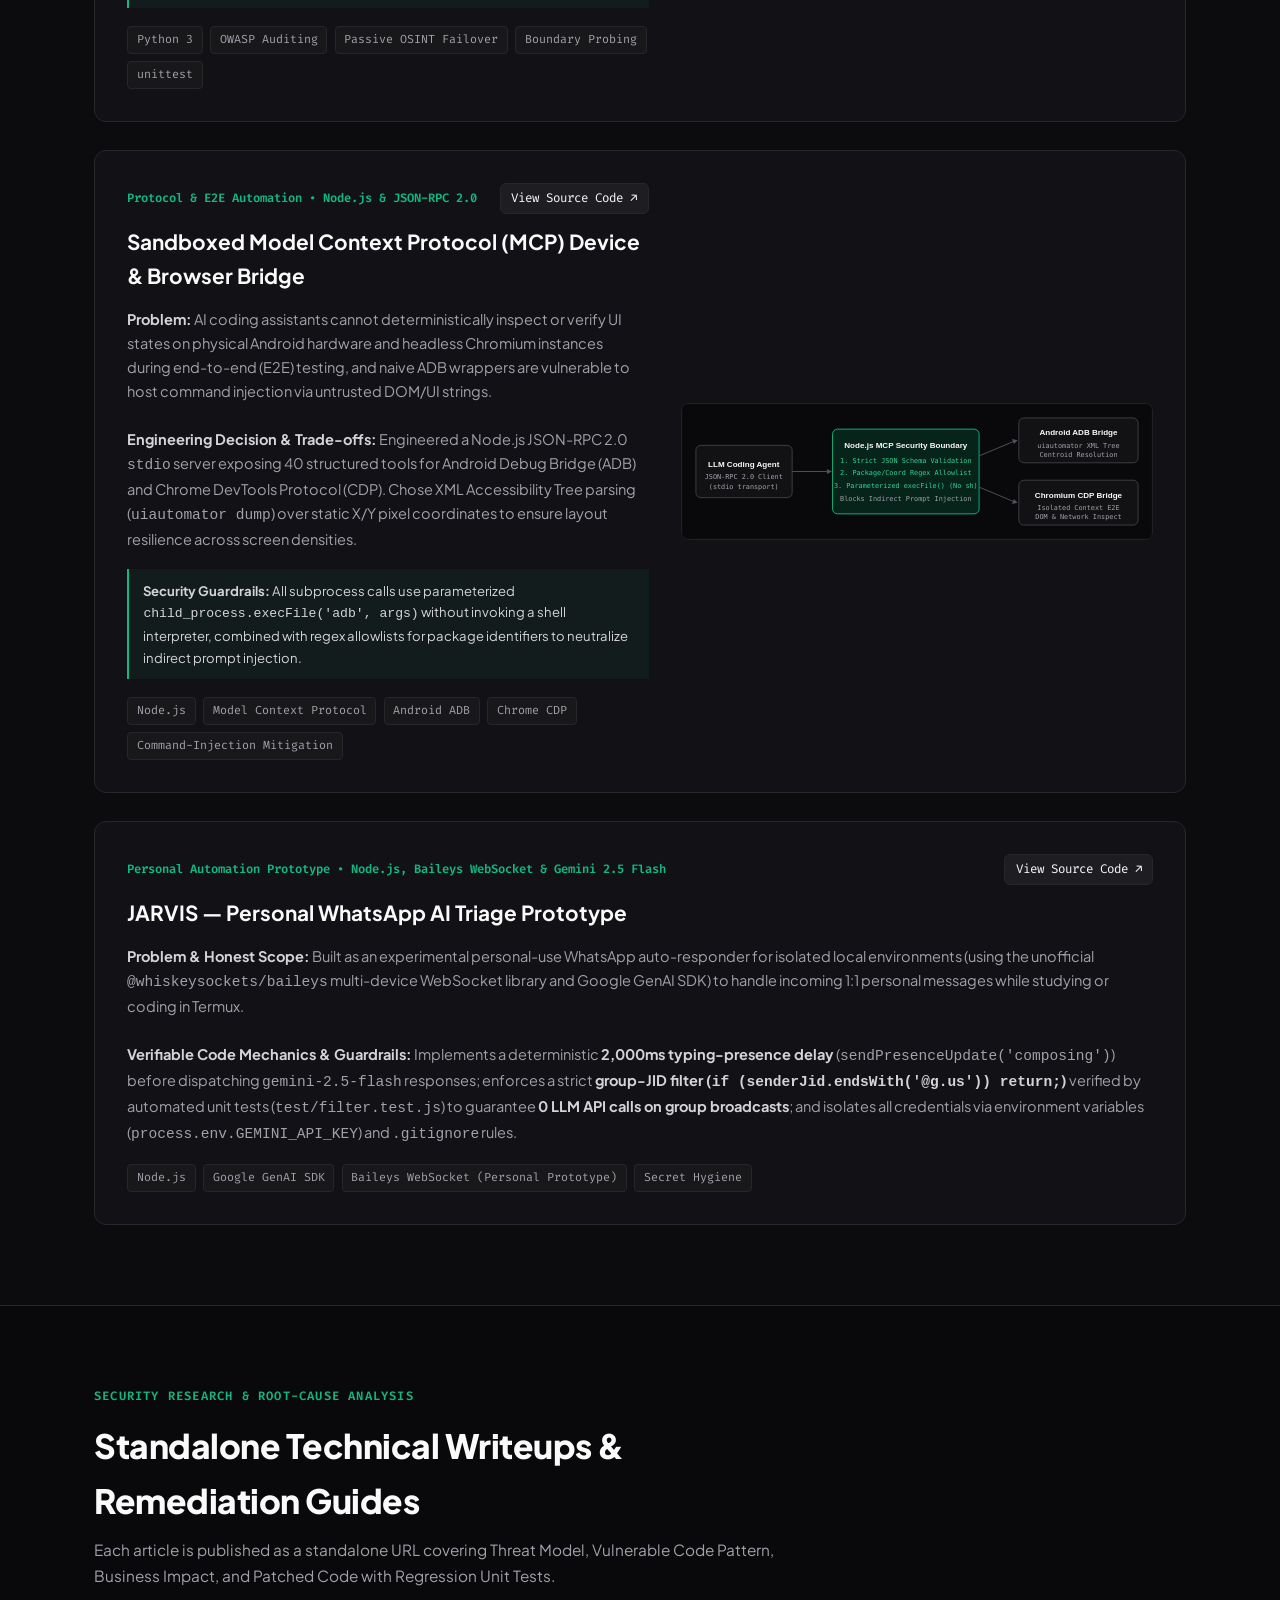
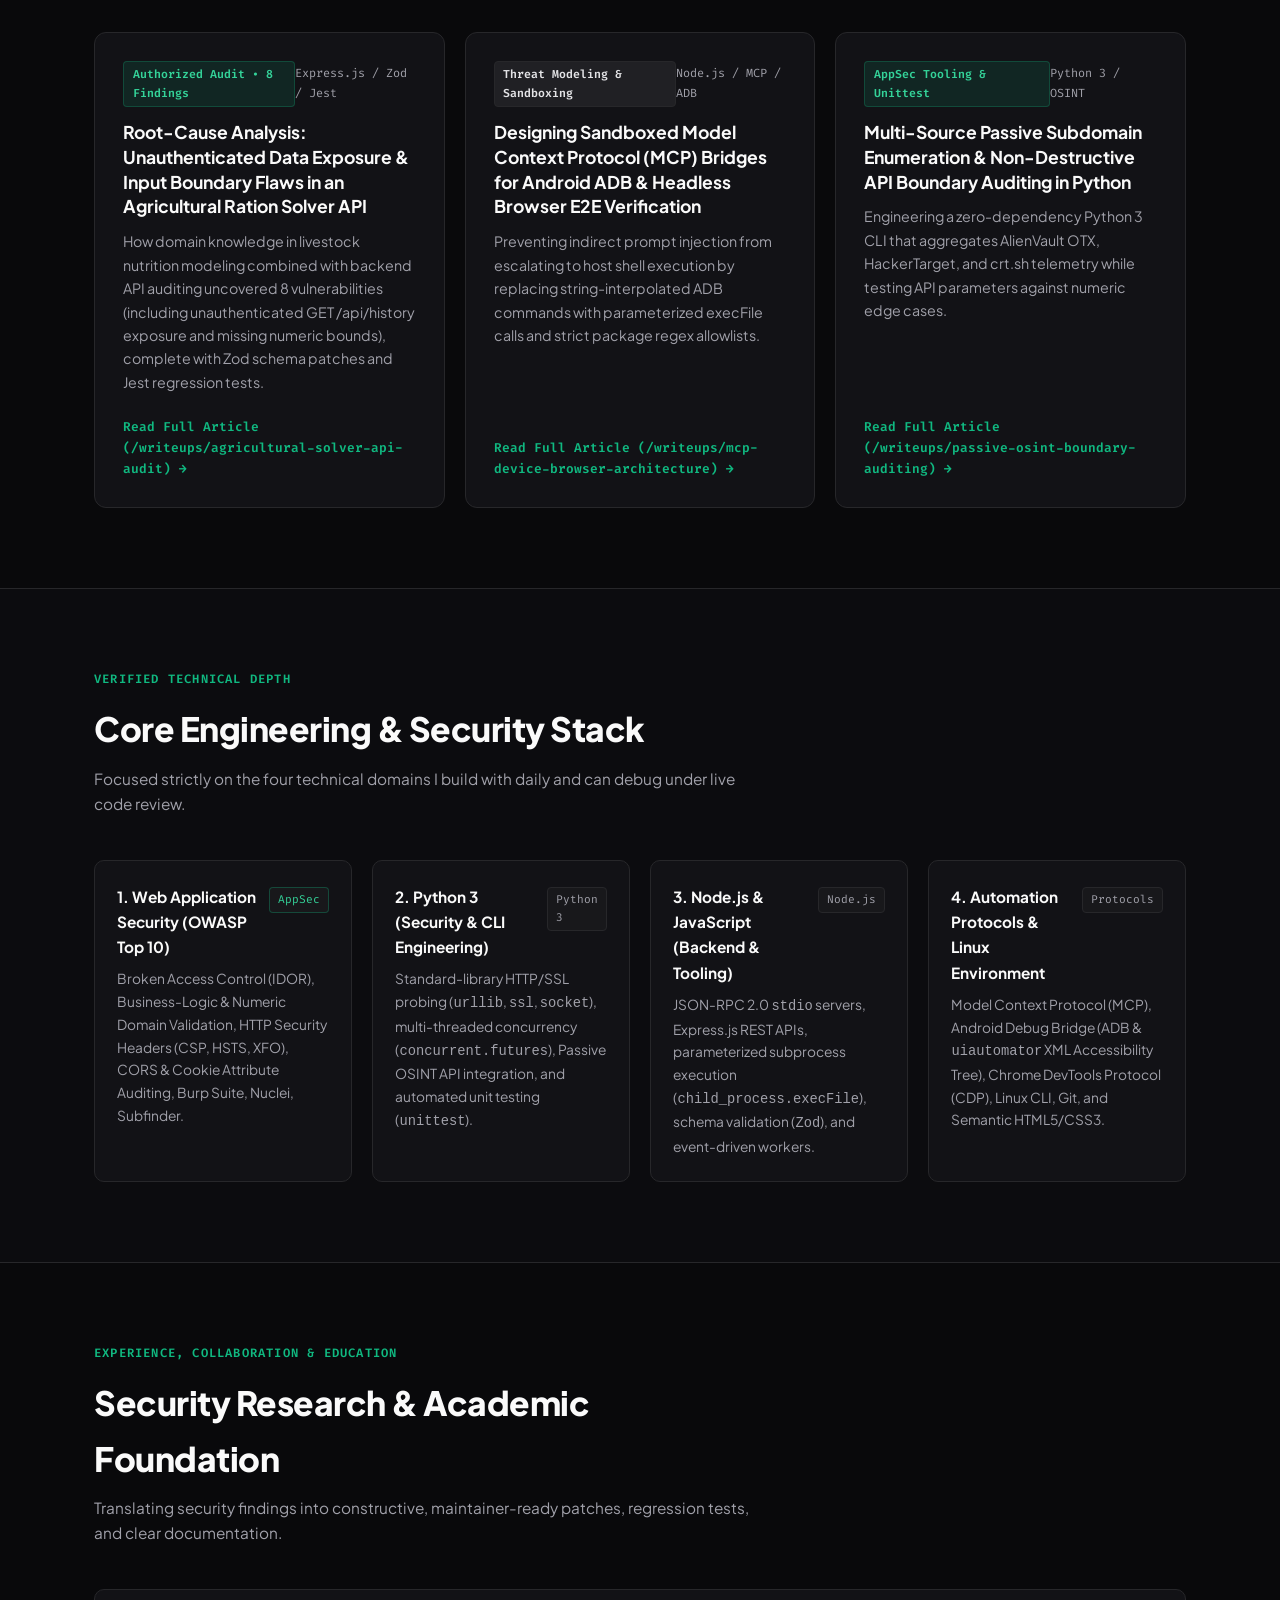
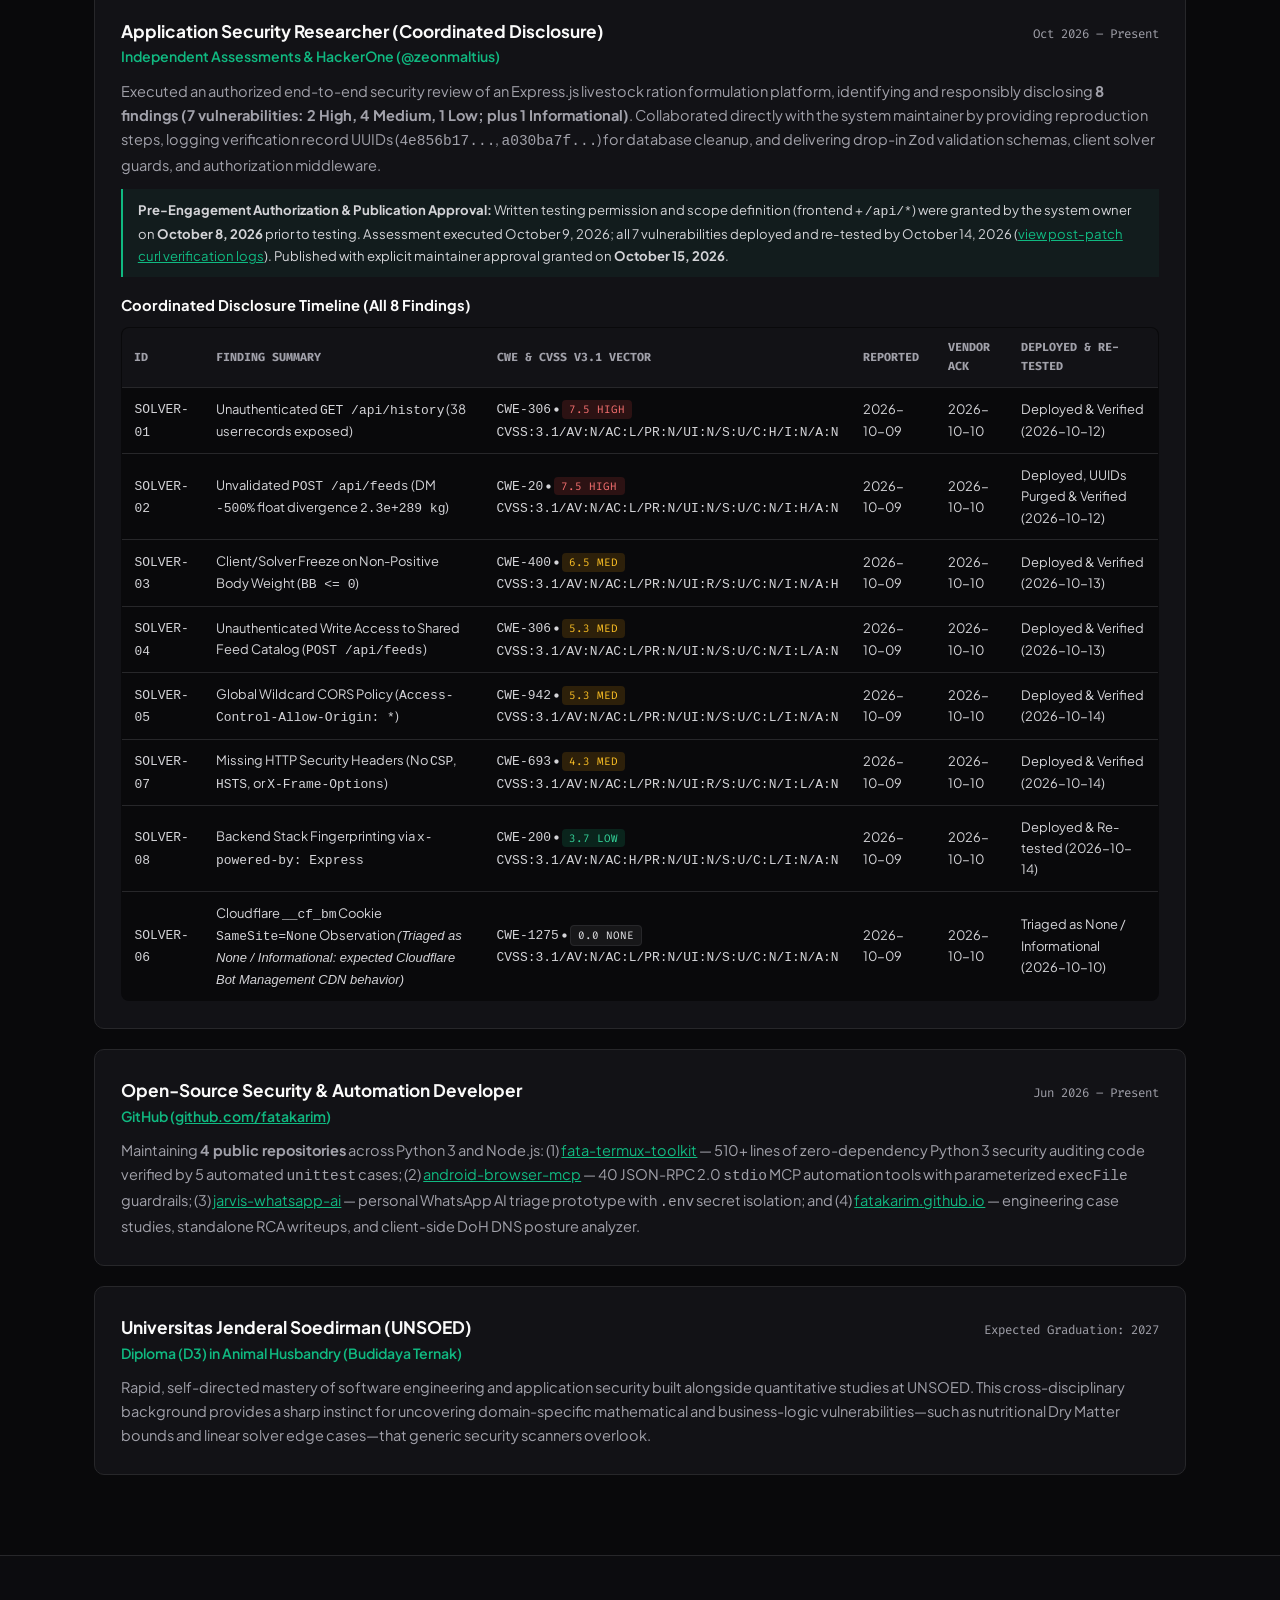
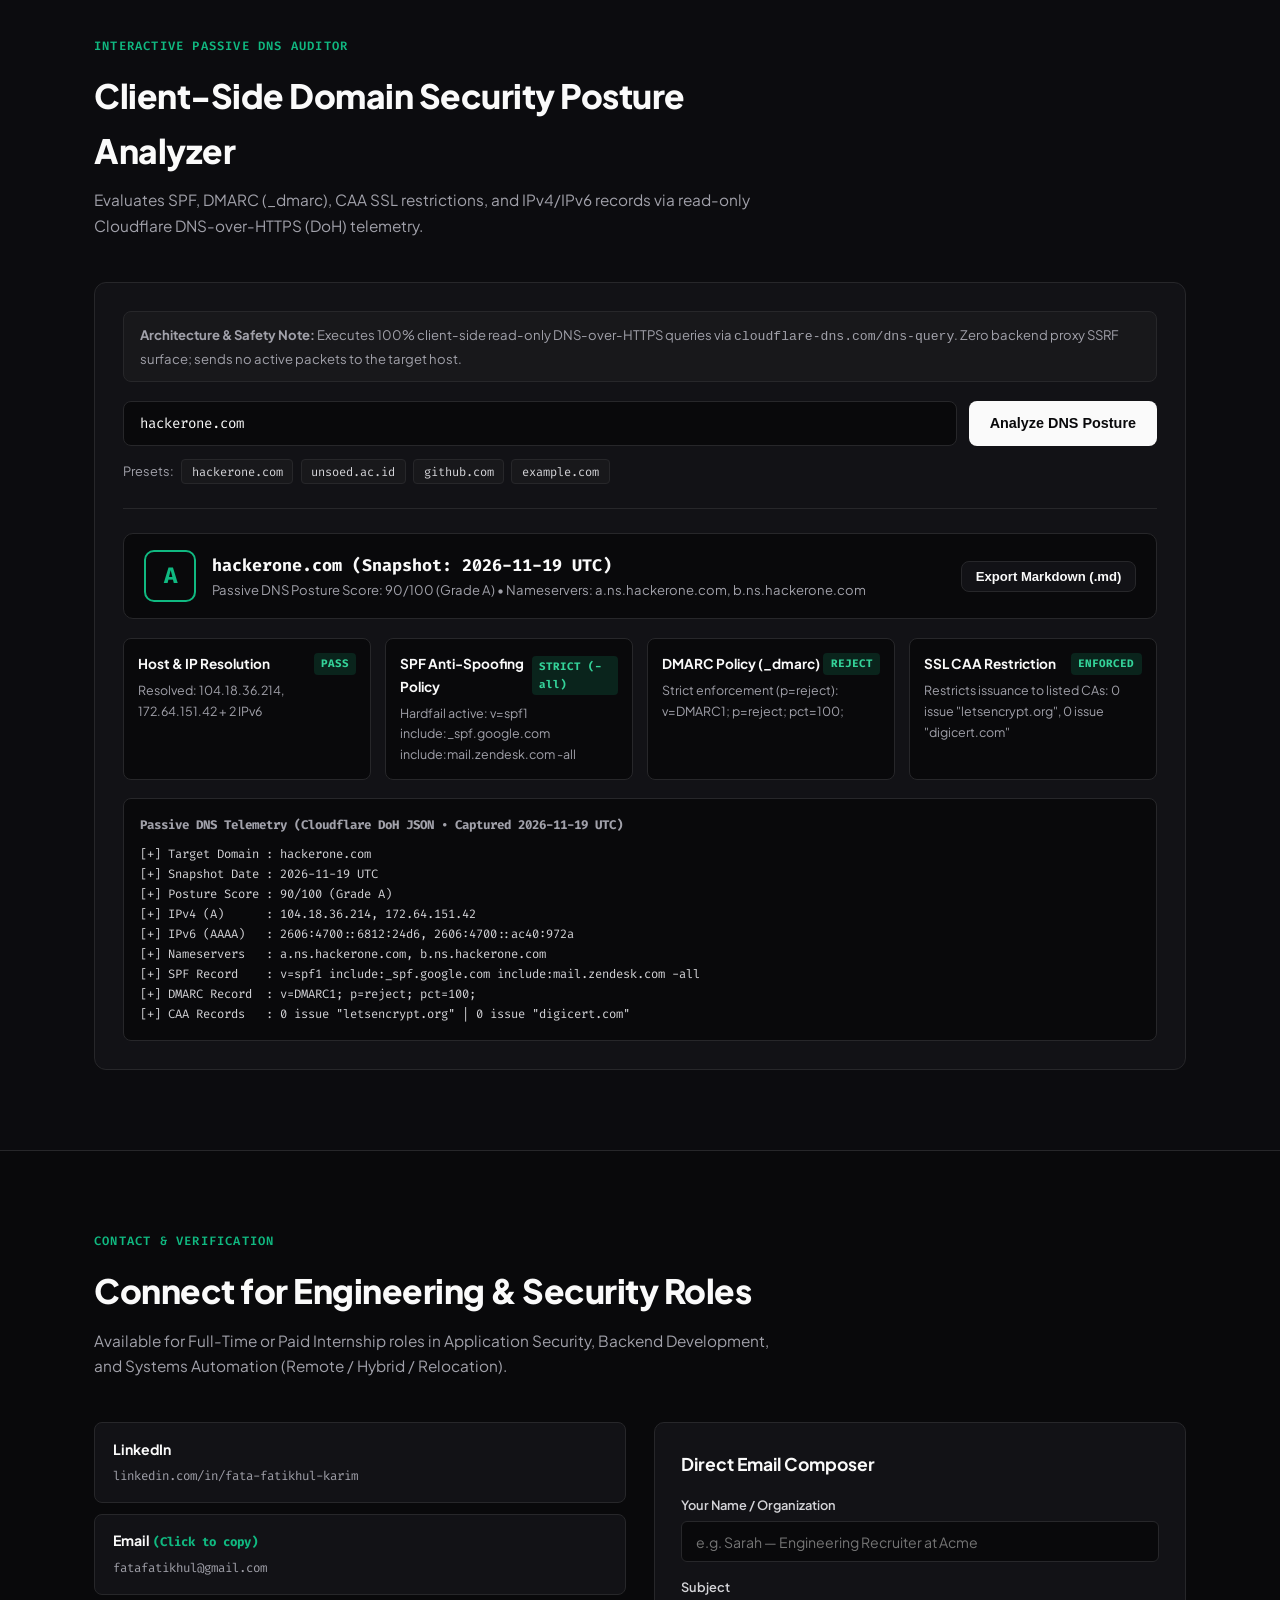
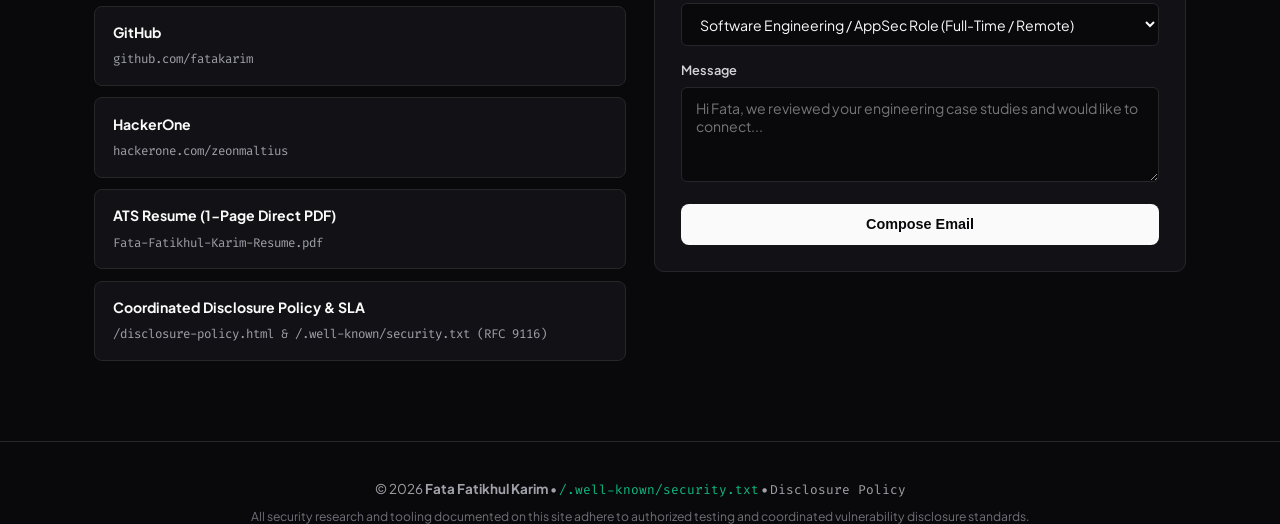
==== commit 58909996: "fix: add post-patch verification logs, NRC domain schemas, SOLVER-08 3.7 LOW CVSS math, 7 vulnerabil" ====
--- a/index.html
+++ b/index.html
@@ -12,7 +12,7 @@
   <!-- Open Graph / LinkedIn & WhatsApp Preview Card (1200x630) -->
   <meta property="og:type" content="website" />
   <meta property="og:url" content="https://fatakarim.github.io/" />
-  <meta property="og:title" content="Fata Fatikhul Karim — Application Security &amp; Backend Automation" />
+  <meta property="og:title" content="Fata Fatikhul Karim — Application Security &amp; Backend Automation Engineer" />
   <meta property="og:description" content="Engineering case studies, vulnerability Root-Cause Analysis (RCA), and Python/Node.js security automation tooling." />
   <meta property="og:image" content="https://fatakarim.github.io/og-preview.png" />
   <meta name="twitter:card" content="summary_large_image" />
@@ -109,7 +109,7 @@
               </div>
               <div class="spec-row">
                 <dt>Track Record</dt>
-                <dd>8 Vulnerabilities Disclosed (Authorized Express.js Solver Audit)</dd>
+                <dd>8 Findings (7 Vulnerabilities, 1 Info — Authorized Express.js Audit)</dd>
               </div>
               <div class="spec-row">
                 <dt>Verification</dt>
@@ -210,7 +210,7 @@
               <h3 class="case-title">JARVIS — Personal WhatsApp AI Triage Prototype</h3>
               <p class="case-desc" data-i18n="proj3_desc">
                 <strong>Problem &amp; Honest Scope:</strong> Built as an experimental personal-use WhatsApp auto-responder for isolated local environments (using the unofficial <code>@whiskeysockets/baileys</code> multi-device WebSocket library and Google GenAI SDK) to handle incoming 1:1 personal messages while studying or coding in Termux.<br/><br/>
-                <strong>Verifiable Code Mechanics &amp; Guardrails:</strong> Implements a deterministic <strong>2,000ms typing-presence delay</strong> (<code>sendPresenceUpdate('composing')</code>) before dispatching <code>gemini-2.5-flash</code> responses; enforces a strict <strong>group-JID filter (<code>if (senderJid.endsWith('@g.us')) return;</code>)</strong> that guarantees <strong>0 LLM API calls on group broadcasts</strong>; and isolates all credentials and fallback coordinates via environment variables (<code>process.env.GEMINI_API_KEY</code>) and <code>.gitignore</code> rules.
+                <strong>Verifiable Code Mechanics &amp; Guardrails:</strong> Implements a deterministic <strong>2,000ms typing-presence delay</strong> (<code>sendPresenceUpdate('composing')</code>) before dispatching <code>gemini-2.5-flash</code> responses; enforces a strict <strong>group-JID filter (<code>if (senderJid.endsWith('@g.us')) return;</code>)</strong> verified by automated unit tests (<code>test/filter.test.js</code>) to guarantee <strong>0 LLM API calls on group broadcasts</strong>; and isolates all credentials via environment variables (<code>process.env.GEMINI_API_KEY</code>) and <code>.gitignore</code> rules.
               </p>
               <div class="project-tags">
                 <span>Node.js</span>
@@ -357,10 +357,10 @@
                 <span class="timeline-date">Oct 2026 – Present</span>
               </div>
               <p class="timeline-desc" data-i18n="exp1_desc" style="margin-bottom: 0.75rem;">
-                Executed an authorized end-to-end security review of an Express.js livestock ration formulation platform, identifying and responsibly disclosing <strong>8 findings (2 High, 4 Medium, 1 Low, 1 Informational)</strong>. Collaborated directly with the system maintainer by providing reproduction steps, logging verification record UUIDs (<code>4e856b17...</code>, <code>a030ba7f...</code>) for database cleanup, and delivering drop-in <code>Zod</code> validation schemas and authorization middleware.
+                Executed an authorized end-to-end security review of an Express.js livestock ration formulation platform, identifying and responsibly disclosing <strong>8 findings (7 vulnerabilities: 2 High, 4 Medium, 1 Low; plus 1 Informational)</strong>. Collaborated directly with the system maintainer by providing reproduction steps, logging verification record UUIDs (<code>4e856b17...</code>, <code>a030ba7f...</code>) for database cleanup, and delivering drop-in <code>Zod</code> validation schemas, client solver guards, and authorization middleware.
               </p>
               <div class="project-meta-box" style="margin-bottom: 1rem;">
-                <strong>Publication Approval:</strong> Published with explicit maintainer permission granted on <strong>October 15, 2026</strong> following full production remediation and re-test verification on October 14, 2026; proprietary hostname and tenant identifiers are redacted.
+                <strong>Pre-Engagement Authorization &amp; Publication Approval:</strong> Written testing permission and scope definition (frontend + <code>/api/*</code>) were granted by the system owner on <strong>October 8, 2026</strong> prior to testing. Assessment executed October 9, 2026; all 7 vulnerabilities deployed and re-tested by October 14, 2026 (<a href="writeups/agricultural-solver-api-audit.html" style="color:var(--accent-green);">view post-patch curl verification logs</a>). Published with explicit maintainer approval granted on <strong>October 15, 2026</strong>.
               </div>
 
               <!-- Coordinated Disclosure Timeline Table (All 8 Individual Findings + CVSS v3.1 Vectors) -->
@@ -431,18 +431,18 @@
                     <tr>
                       <td><code>SOLVER-08</code></td>
                       <td>Backend Stack Fingerprinting via <code>x-powered-by: Express</code></td>
-                      <td><code>CWE-200</code> &bull; <span class="pill-pass scan-status-pill">3.1 LOW</span><br/><code>CVSS:3.1/AV:N/AC:H/PR:N/UI:N/S:U/C:L/I:N/A:N</code></td>
-                      <td>2026-10-09</td>
-                      <td>2026-10-10</td>
-                      <td>Deployed &amp; Verified (2026-10-14)</td>
+                      <td><code>CWE-200</code> &bull; <span class="pill-pass scan-status-pill">3.7 LOW</span><br/><code>CVSS:3.1/AV:N/AC:H/PR:N/UI:N/S:U/C:L/I:N/A:N</code></td>
+                      <td>2026-10-09</td>
+                      <td>2026-10-10</td>
+                      <td>Deployed &amp; Re-tested (2026-10-14)</td>
                     </tr>
                     <tr>
                       <td><code>SOLVER-06</code></td>
-                      <td>Cloudflare <code>__cf_bm</code> Cookie <code>SameSite=None</code> Observation <em>(Triaged as Informational: expected Cloudflare Bot Management CDN behavior)</em></td>
-                      <td><code>CWE-1275</code> &bull; <span class="badge-purple scan-status-pill">0.0 INFO</span><br/><code>CVSS:3.1/AV:N/AC:L/PR:N/UI:N/S:U/C:N/I:N/A:N</code></td>
-                      <td>2026-10-09</td>
-                      <td>2026-10-10</td>
-                      <td>Triaged as Informational / CDN-Managed (2026-10-10)</td>
+                      <td>Cloudflare <code>__cf_bm</code> Cookie <code>SameSite=None</code> Observation <em>(Triaged as None / Informational: expected Cloudflare Bot Management CDN behavior)</em></td>
+                      <td><code>CWE-1275</code> &bull; <span class="badge-purple scan-status-pill">0.0 NONE</span><br/><code>CVSS:3.1/AV:N/AC:L/PR:N/UI:N/S:U/C:N/I:N/A:N</code></td>
+                      <td>2026-10-09</td>
+                      <td>2026-10-10</td>
+                      <td>Triaged as None / Informational (2026-10-10)</td>
                     </tr>
                   </tbody>
                 </table>
@@ -561,7 +561,7 @@
                   <span>SSL CAA Restriction</span>
                   <span class="scan-status-pill pill-pass">ENFORCED</span>
                 </div>
-                <div class="scan-check-desc">Restricts SSL issuance: 0 issue "letsencrypt.org", 0 issue "digicert.com"</div>
+                <div class="scan-check-desc">Restricts issuance to listed CAs: 0 issue "letsencrypt.org", 0 issue "digicert.com"</div>
               </div>
             </div>
 
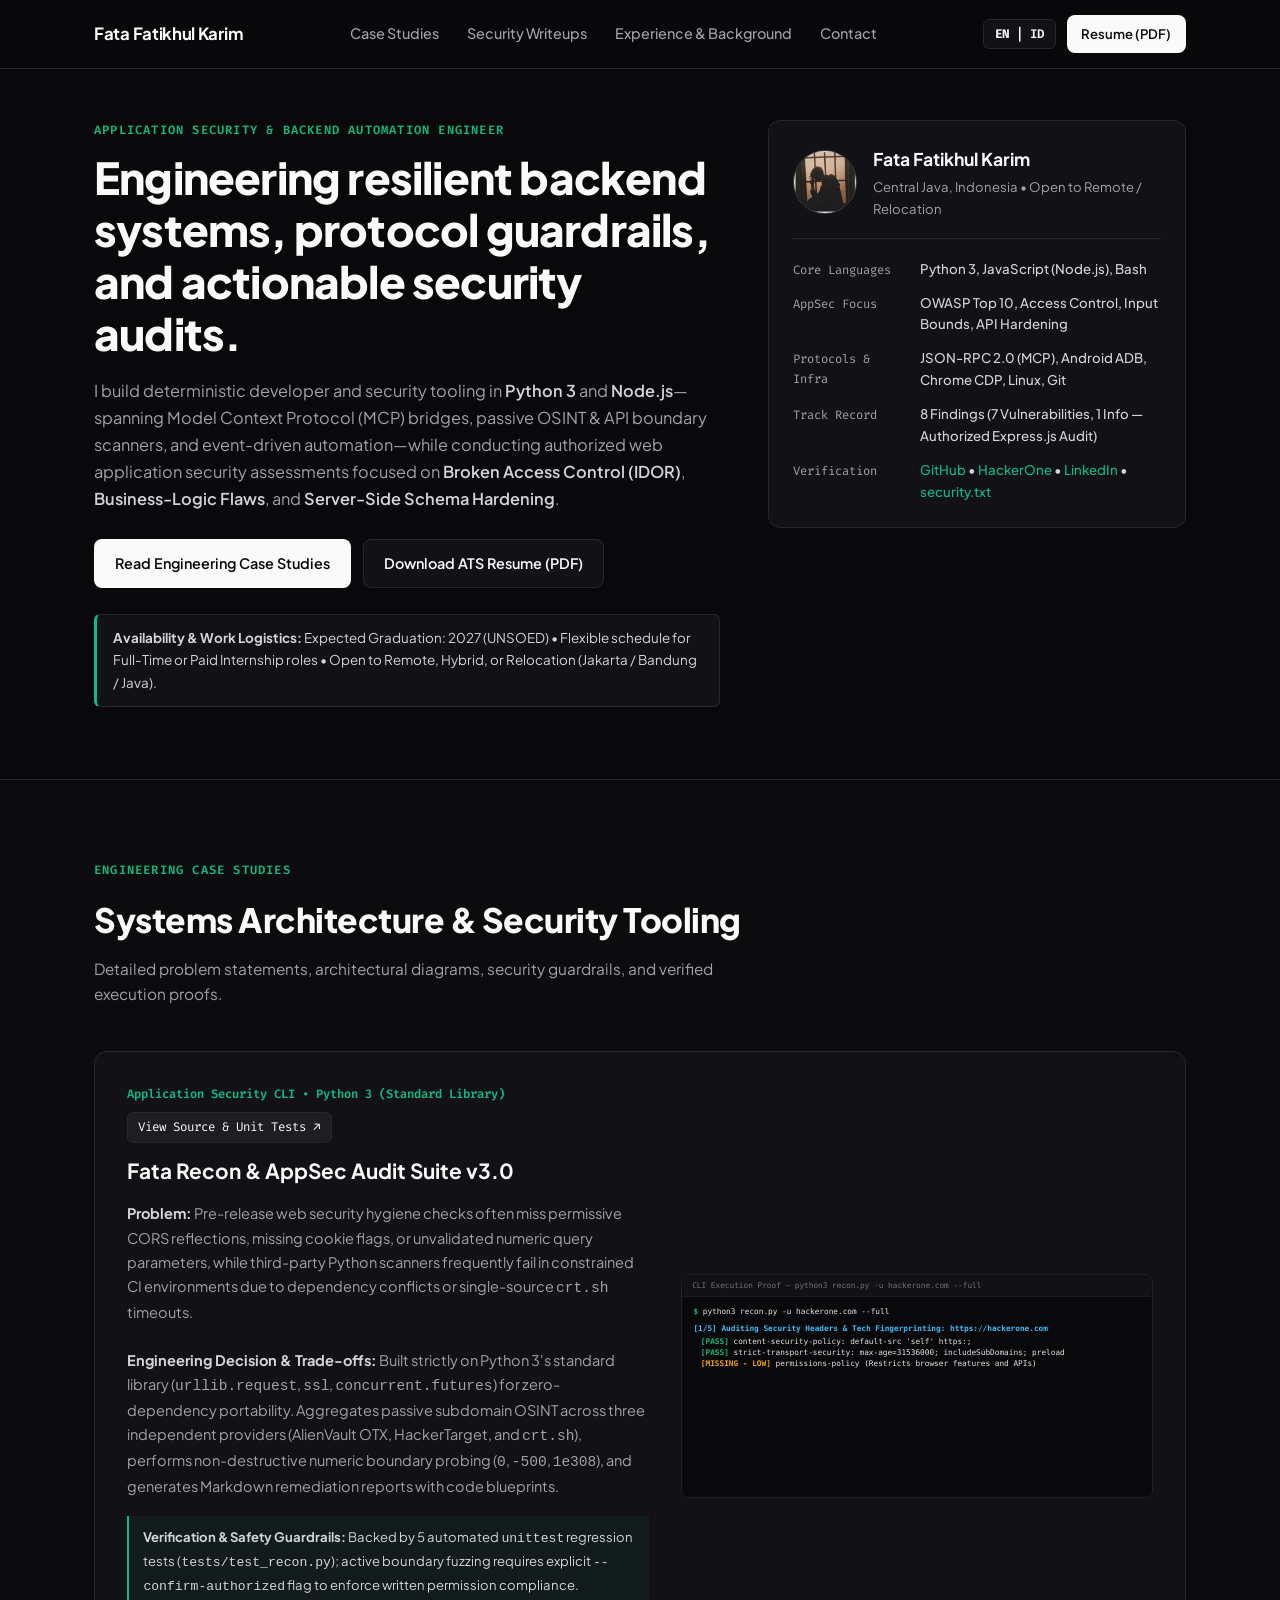
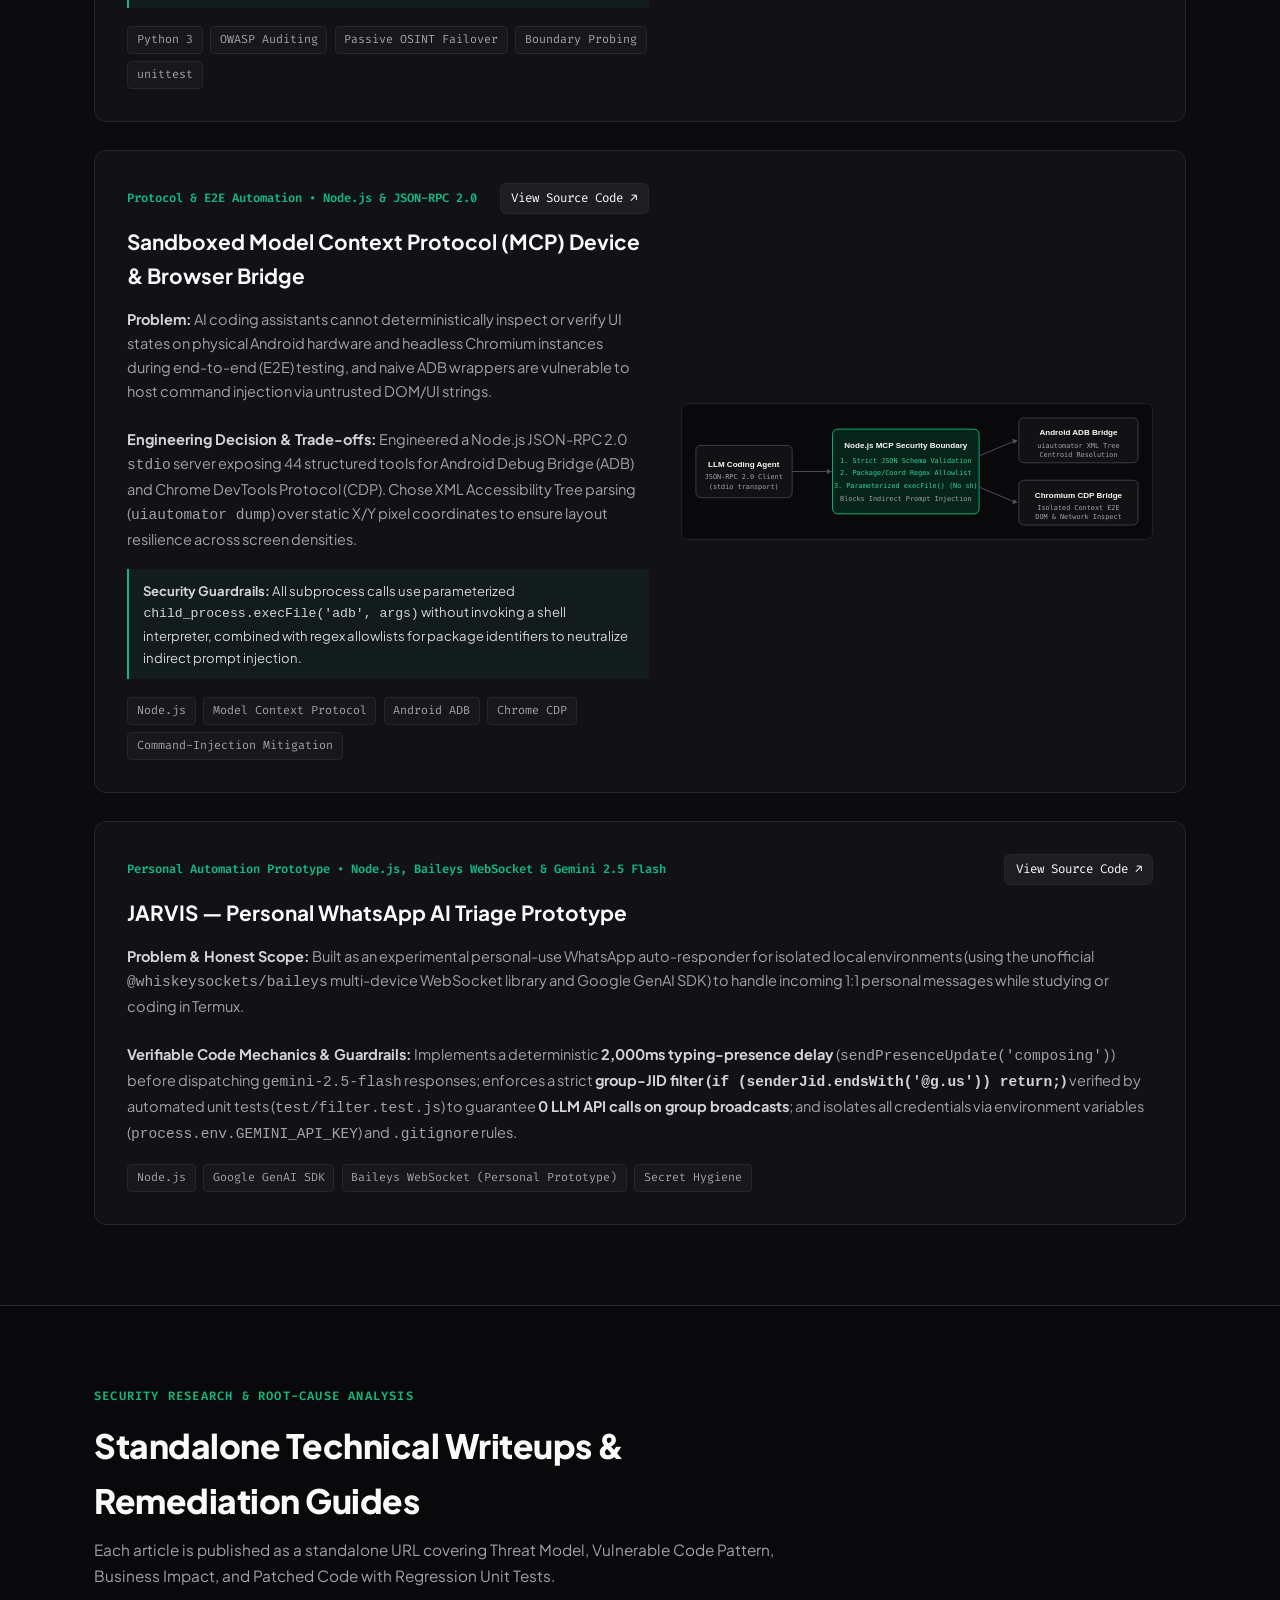
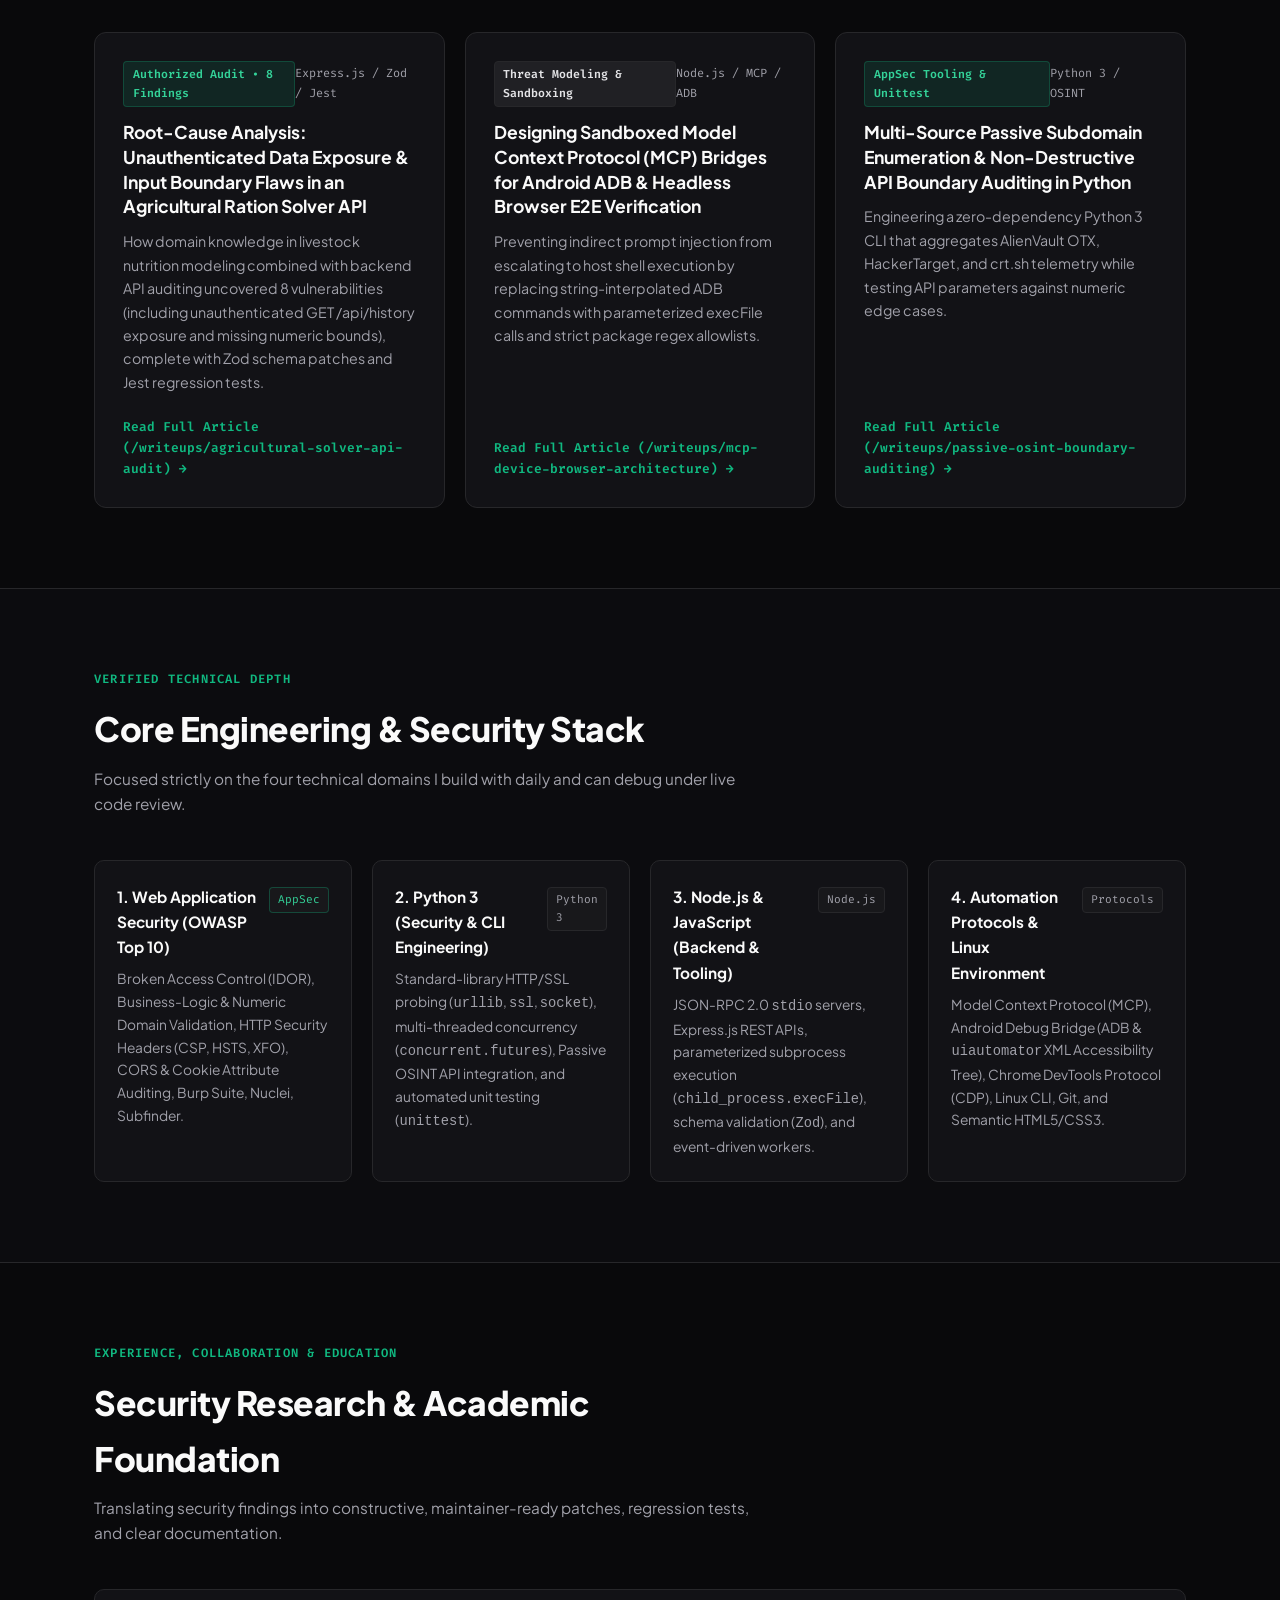
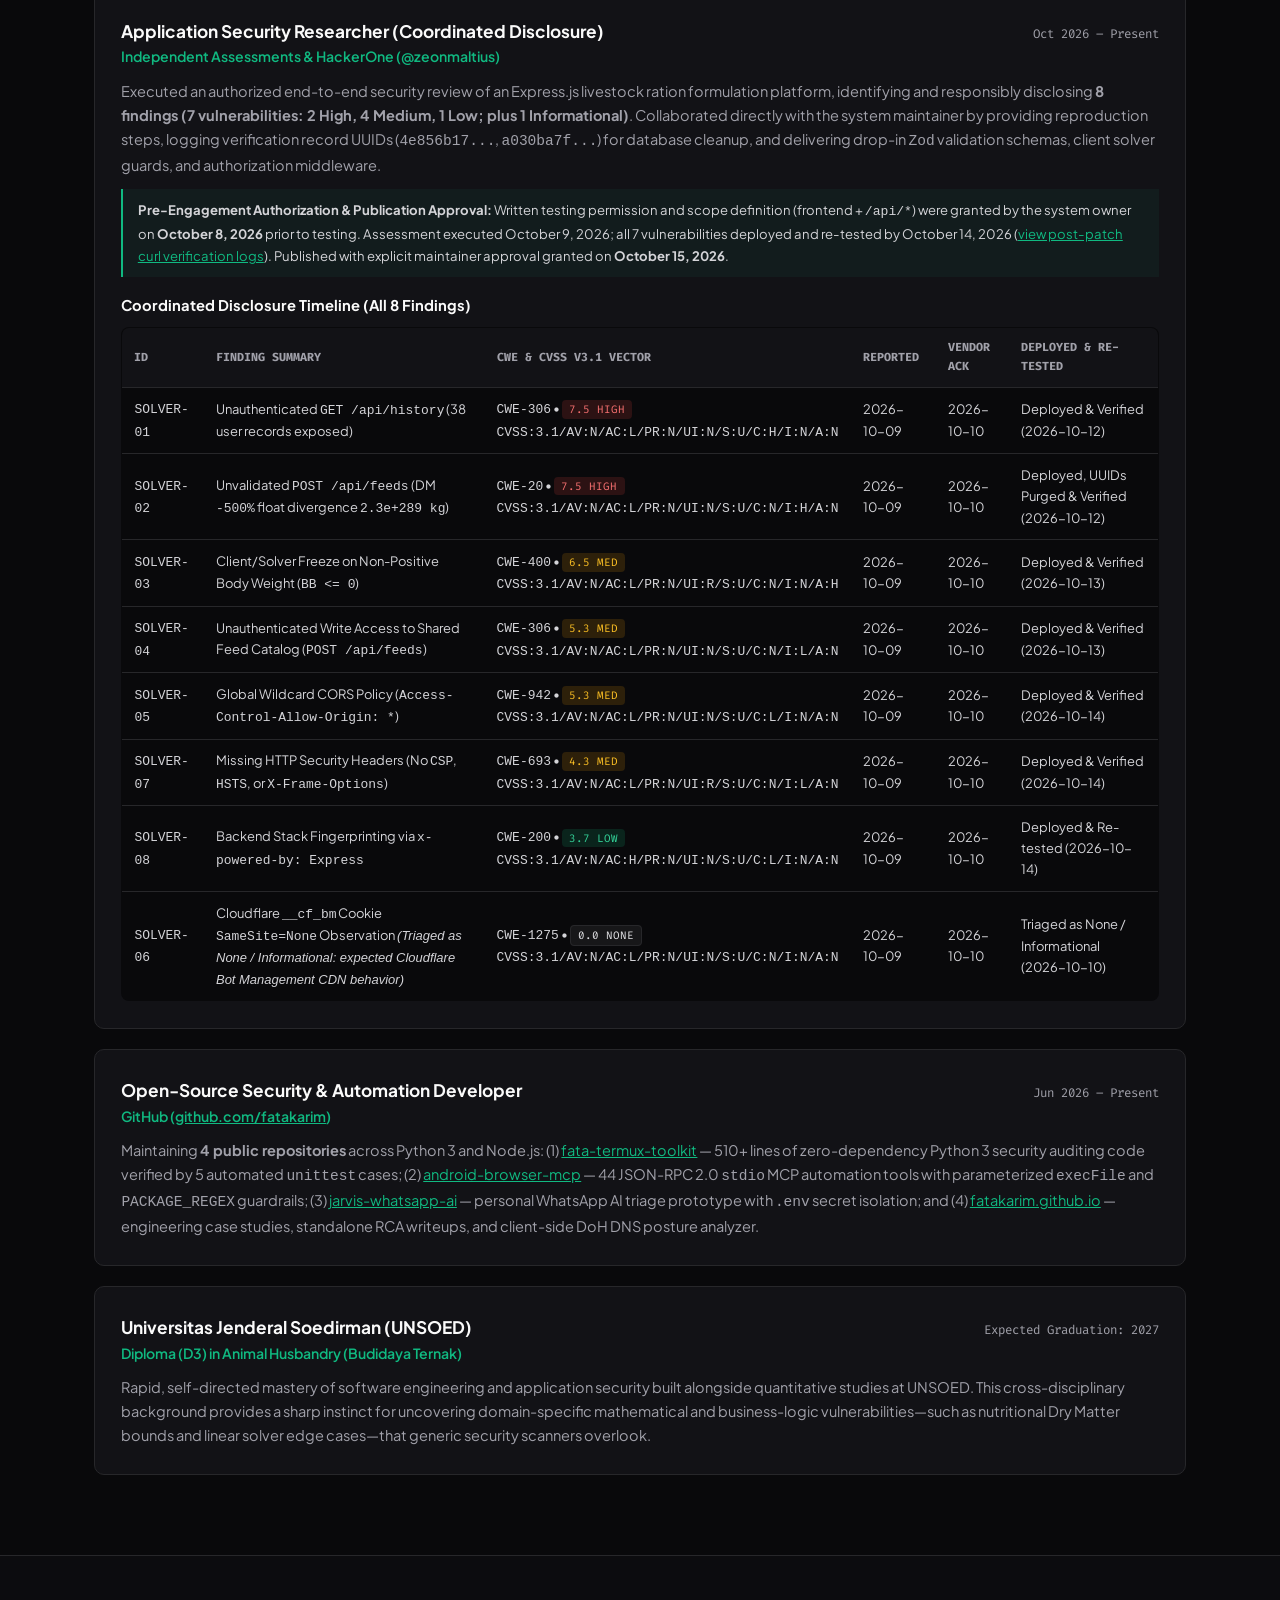
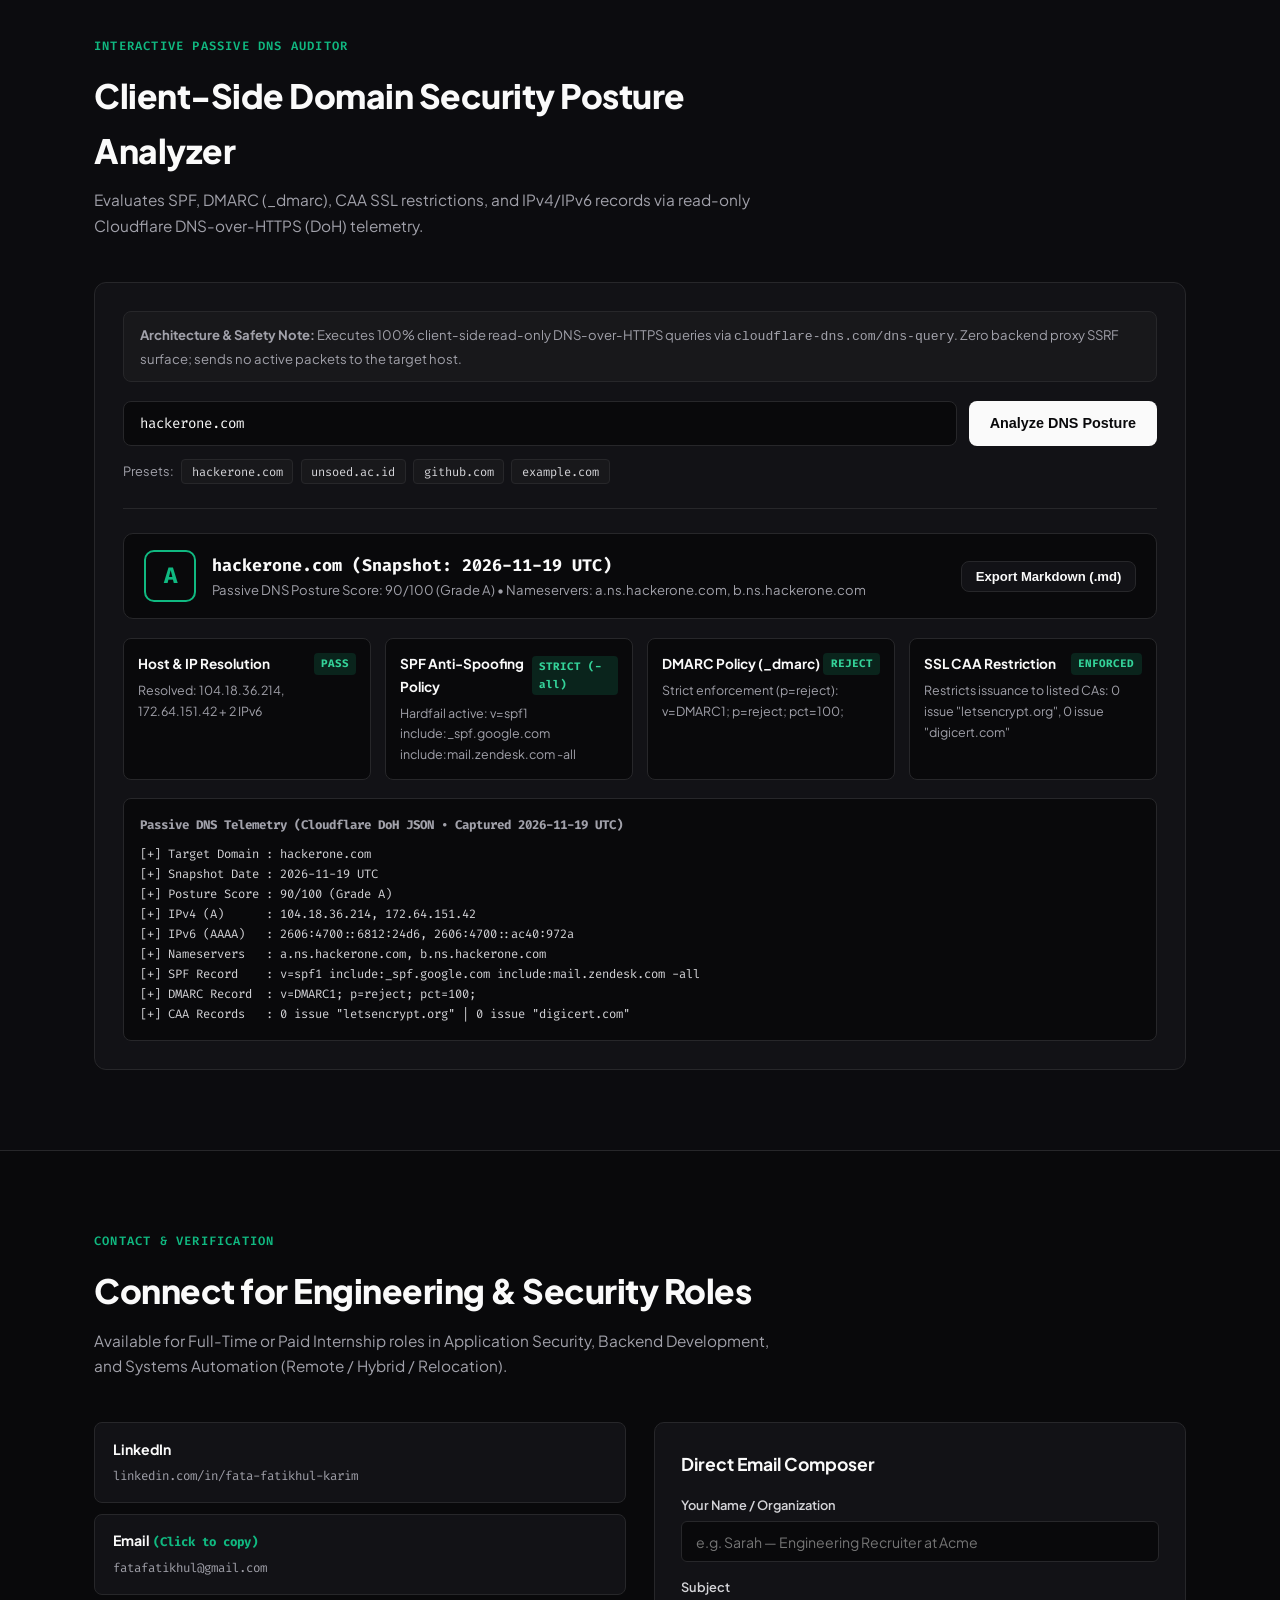
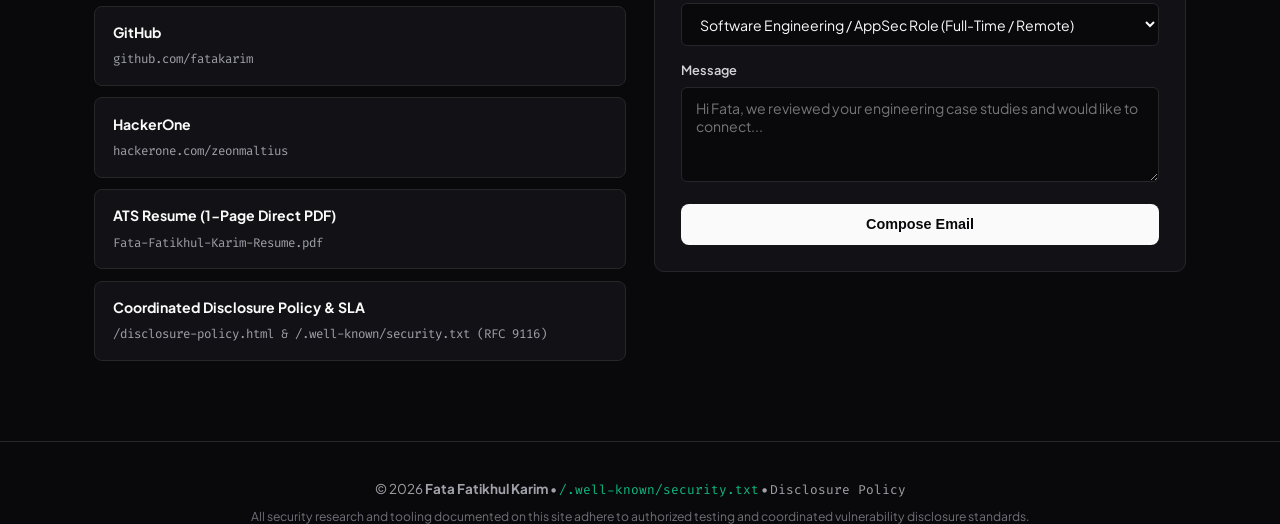
==== commit 4c457cca: "chore: harden security guardrails, add CI workflow, sync documentation & resume" ====
--- a/index.html
+++ b/index.html
@@ -180,7 +180,7 @@
               <h3 class="case-title">Sandboxed Model Context Protocol (MCP) Device &amp; Browser Bridge</h3>
               <p class="case-desc" data-i18n="proj2_desc">
                 <strong>Problem:</strong> AI coding assistants cannot deterministically inspect or verify UI states on physical Android hardware and headless Chromium instances during end-to-end (E2E) testing, and naive ADB wrappers are vulnerable to host command injection via untrusted DOM/UI strings.<br/><br/>
-                <strong>Engineering Decision &amp; Trade-offs:</strong> Engineered a Node.js JSON-RPC 2.0 <code>stdio</code> server exposing 40 structured tools for Android Debug Bridge (ADB) and Chrome DevTools Protocol (CDP). Chose XML Accessibility Tree parsing (<code>uiautomator dump</code>) over static X/Y pixel coordinates to ensure layout resilience across screen densities.
+                <strong>Engineering Decision &amp; Trade-offs:</strong> Engineered a Node.js JSON-RPC 2.0 <code>stdio</code> server exposing 44 structured tools for Android Debug Bridge (ADB) and Chrome DevTools Protocol (CDP). Chose XML Accessibility Tree parsing (<code>uiautomator dump</code>) over static X/Y pixel coordinates to ensure layout resilience across screen densities.
               </p>
               <div class="project-meta-box">
                 <strong>Security Guardrails:</strong> All subprocess calls use parameterized <code>child_process.execFile('adb', args)</code> without invoking a shell interpreter, combined with regex allowlists for package identifiers to neutralize indirect prompt injection.
@@ -463,7 +463,7 @@
               <p class="timeline-desc" data-i18n="exp2_desc">
                 Maintaining <strong>4 public repositories</strong> across Python 3 and Node.js:
                 (1) <a href="https://github.com/fatakarim/fata-termux-toolkit" target="_blank" rel="noopener" style="color:var(--accent-green);">fata-termux-toolkit</a> — 510+ lines of zero-dependency Python 3 security auditing code verified by 5 automated <code>unittest</code> cases;
-                (2) <a href="https://github.com/fatakarim/android-browser-mcp" target="_blank" rel="noopener" style="color:var(--accent-green);">android-browser-mcp</a> — 40 JSON-RPC 2.0 <code>stdio</code> MCP automation tools with parameterized <code>execFile</code> guardrails;
+                (2) <a href="https://github.com/fatakarim/android-browser-mcp" target="_blank" rel="noopener" style="color:var(--accent-green);">android-browser-mcp</a> — 44 JSON-RPC 2.0 <code>stdio</code> MCP automation tools with parameterized <code>execFile</code> and <code>PACKAGE_REGEX</code> guardrails;
                 (3) <a href="https://github.com/fatakarim/jarvis-whatsapp-ai" target="_blank" rel="noopener" style="color:var(--accent-green);">jarvis-whatsapp-ai</a> — personal WhatsApp AI triage prototype with <code>.env</code> secret isolation; and
                 (4) <a href="https://github.com/fatakarim/fatakarim.github.io" target="_blank" rel="noopener" style="color:var(--accent-green);">fatakarim.github.io</a> — engineering case studies, standalone RCA writeups, and client-side DoH DNS posture analyzer.
               </p>
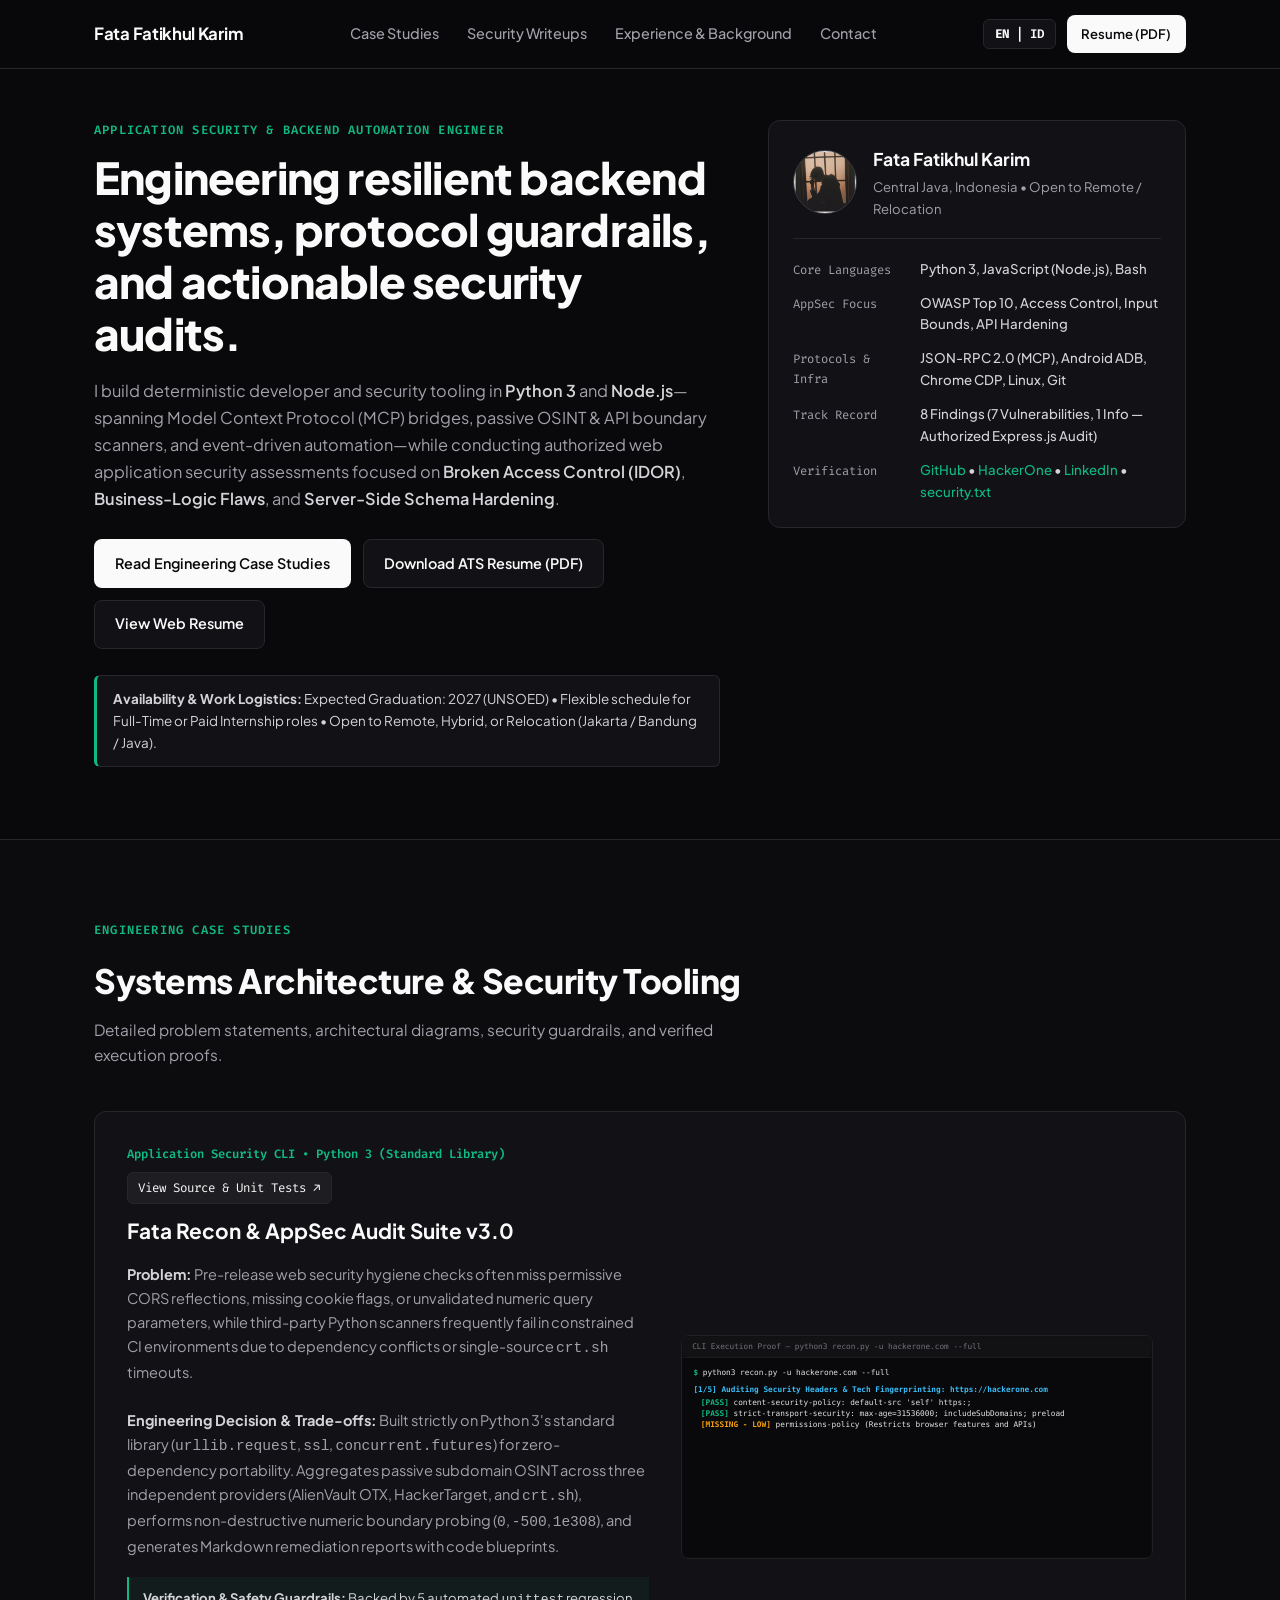
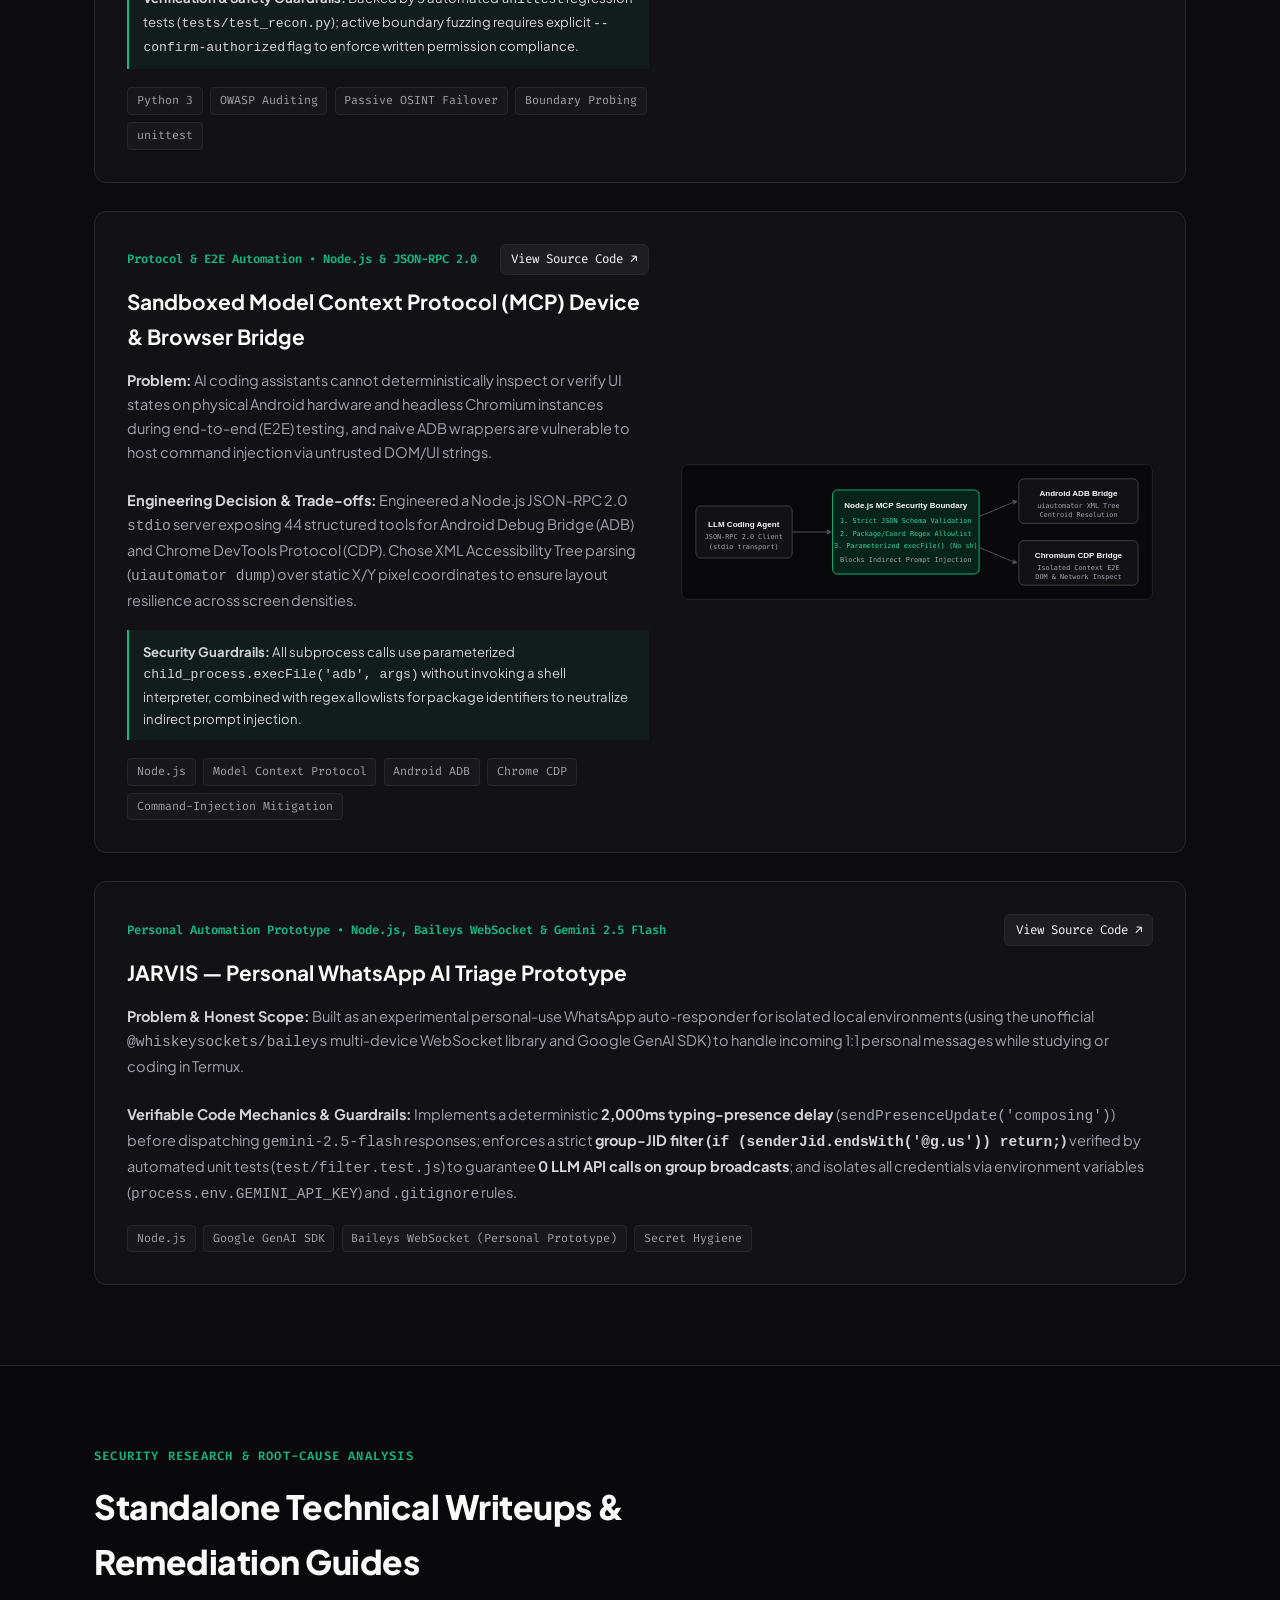
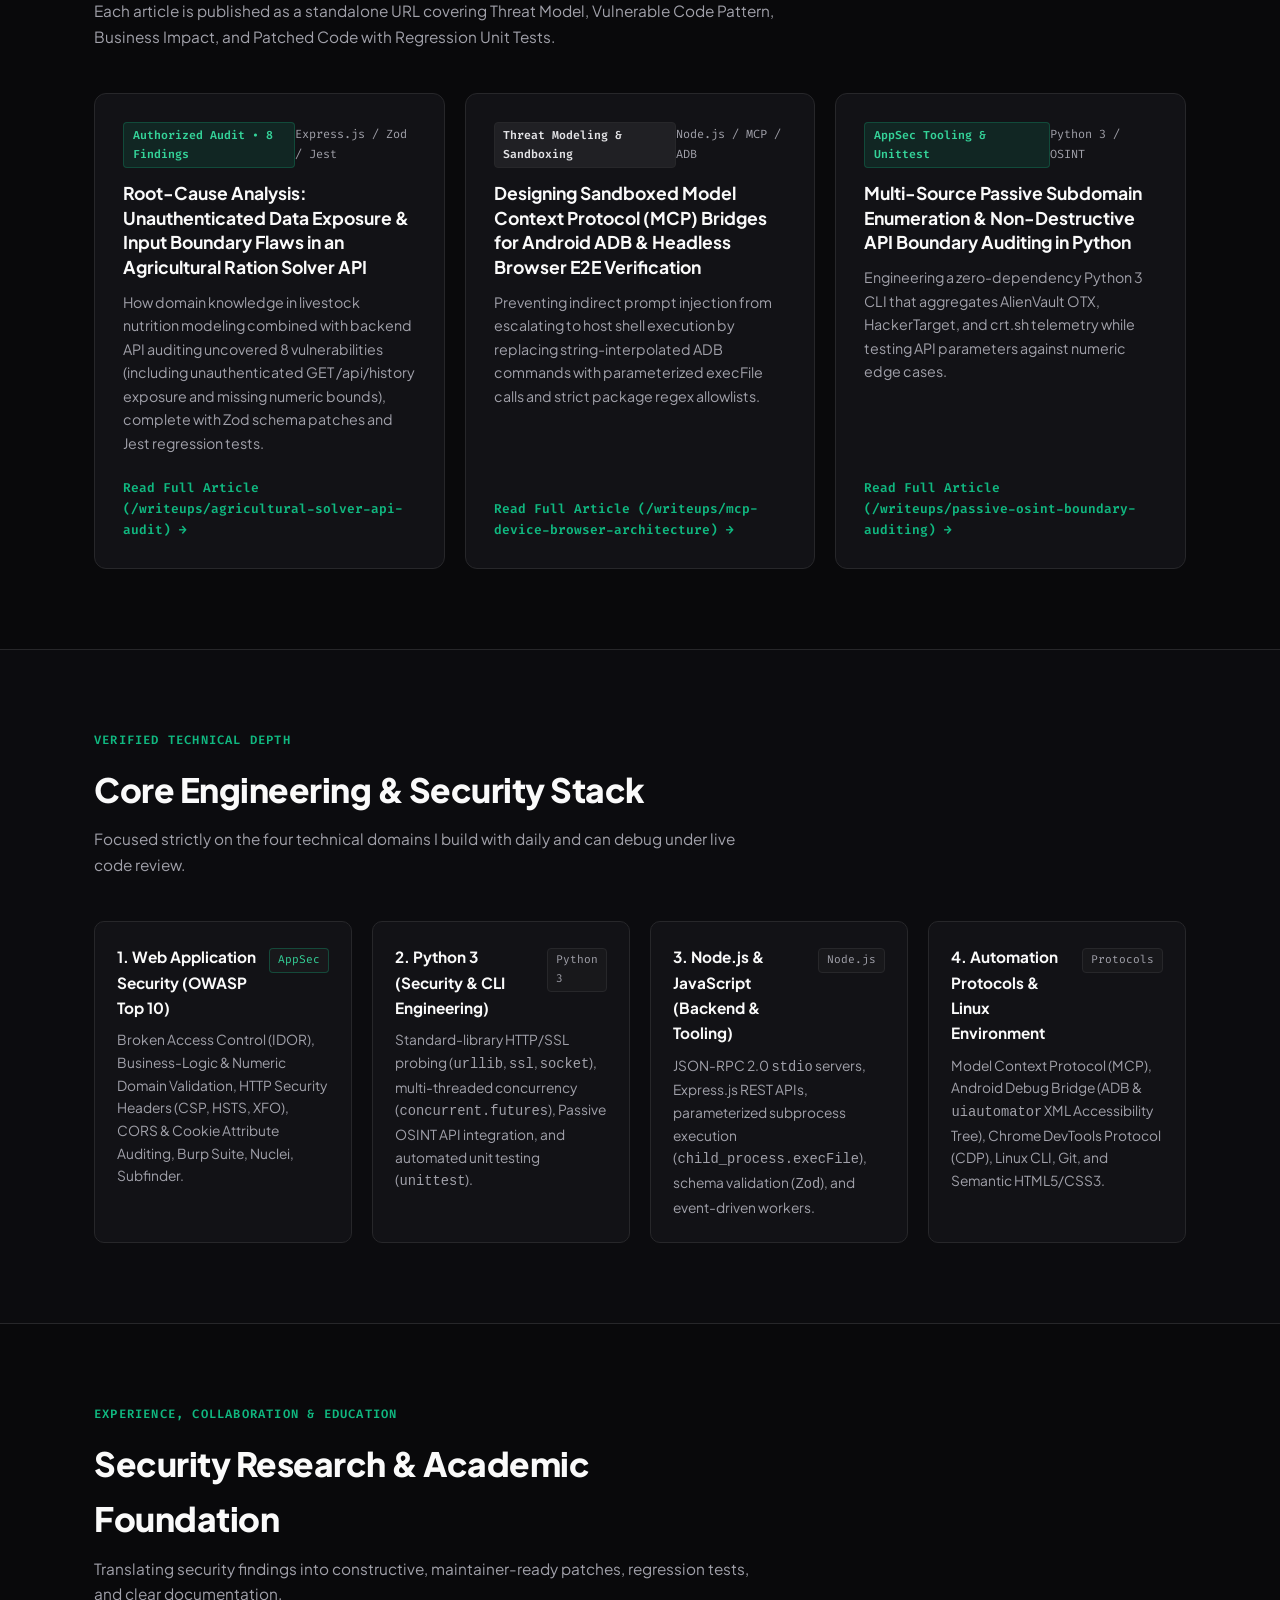
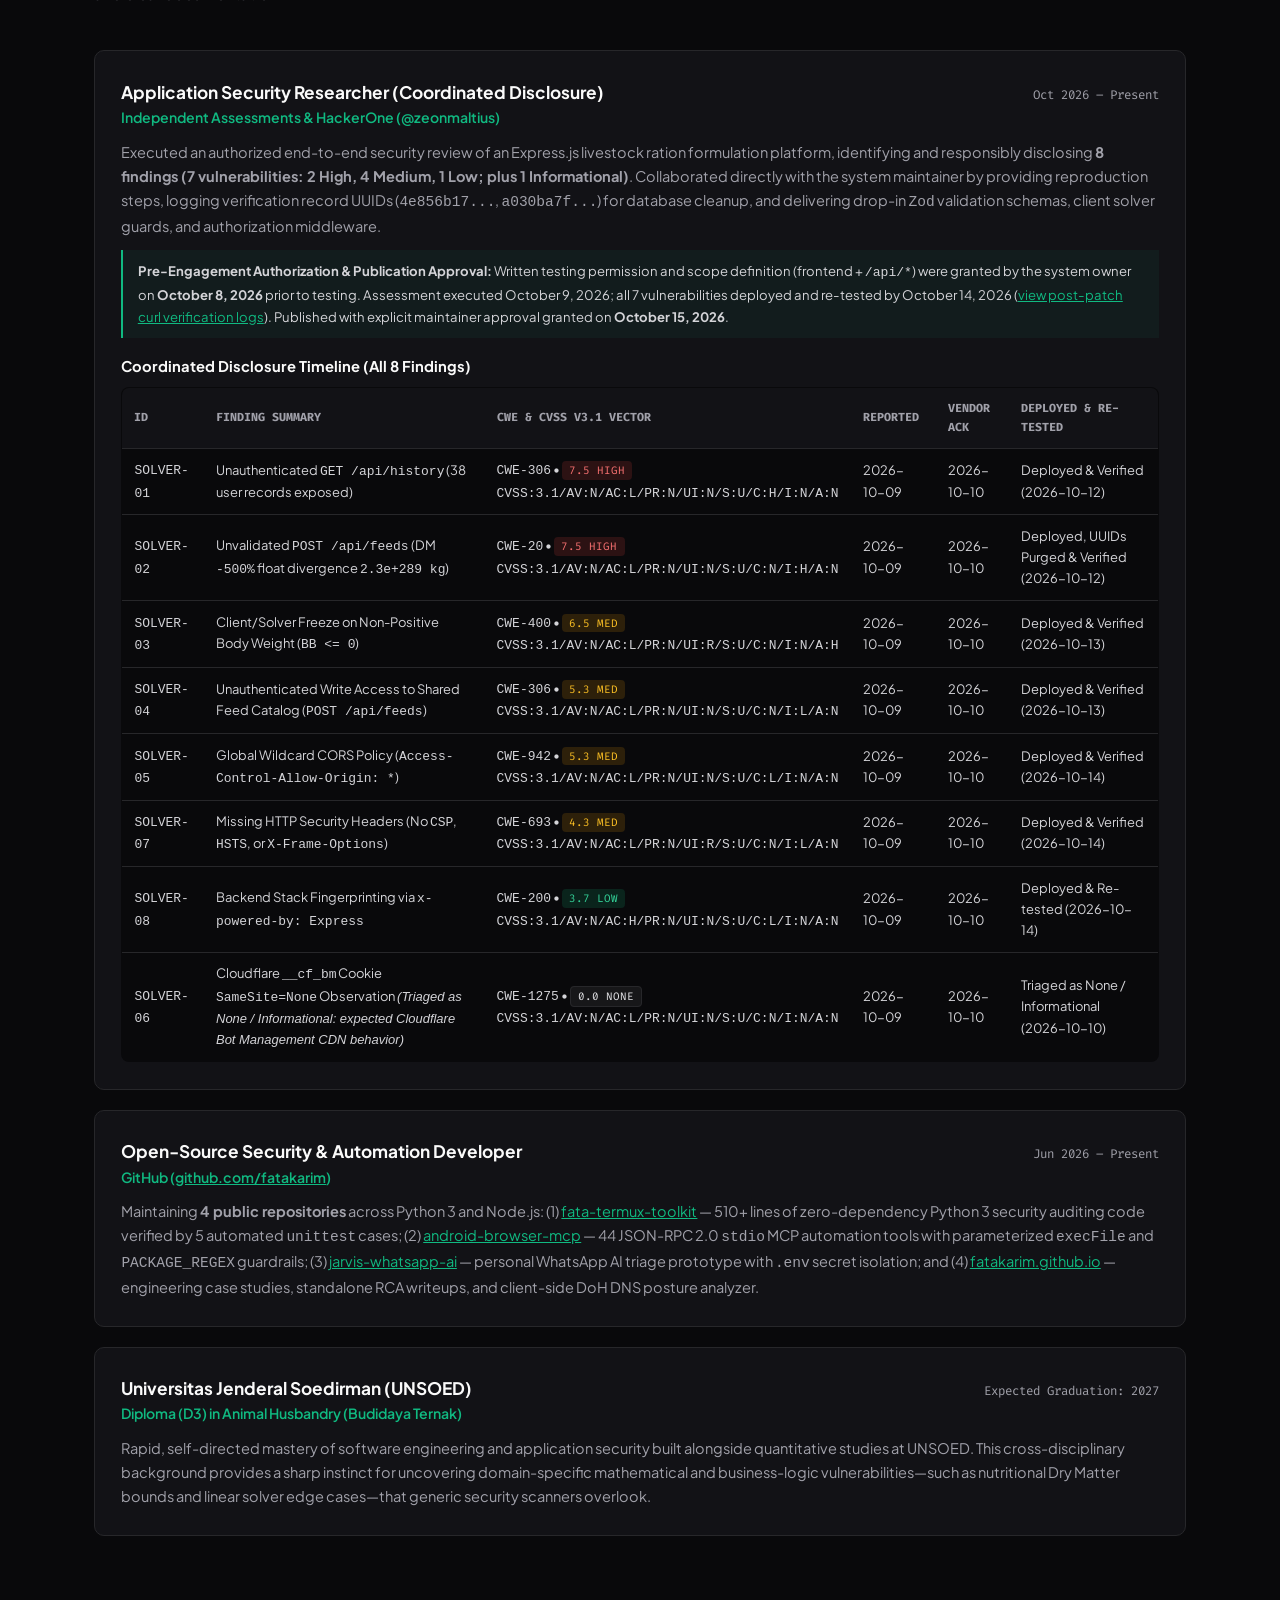
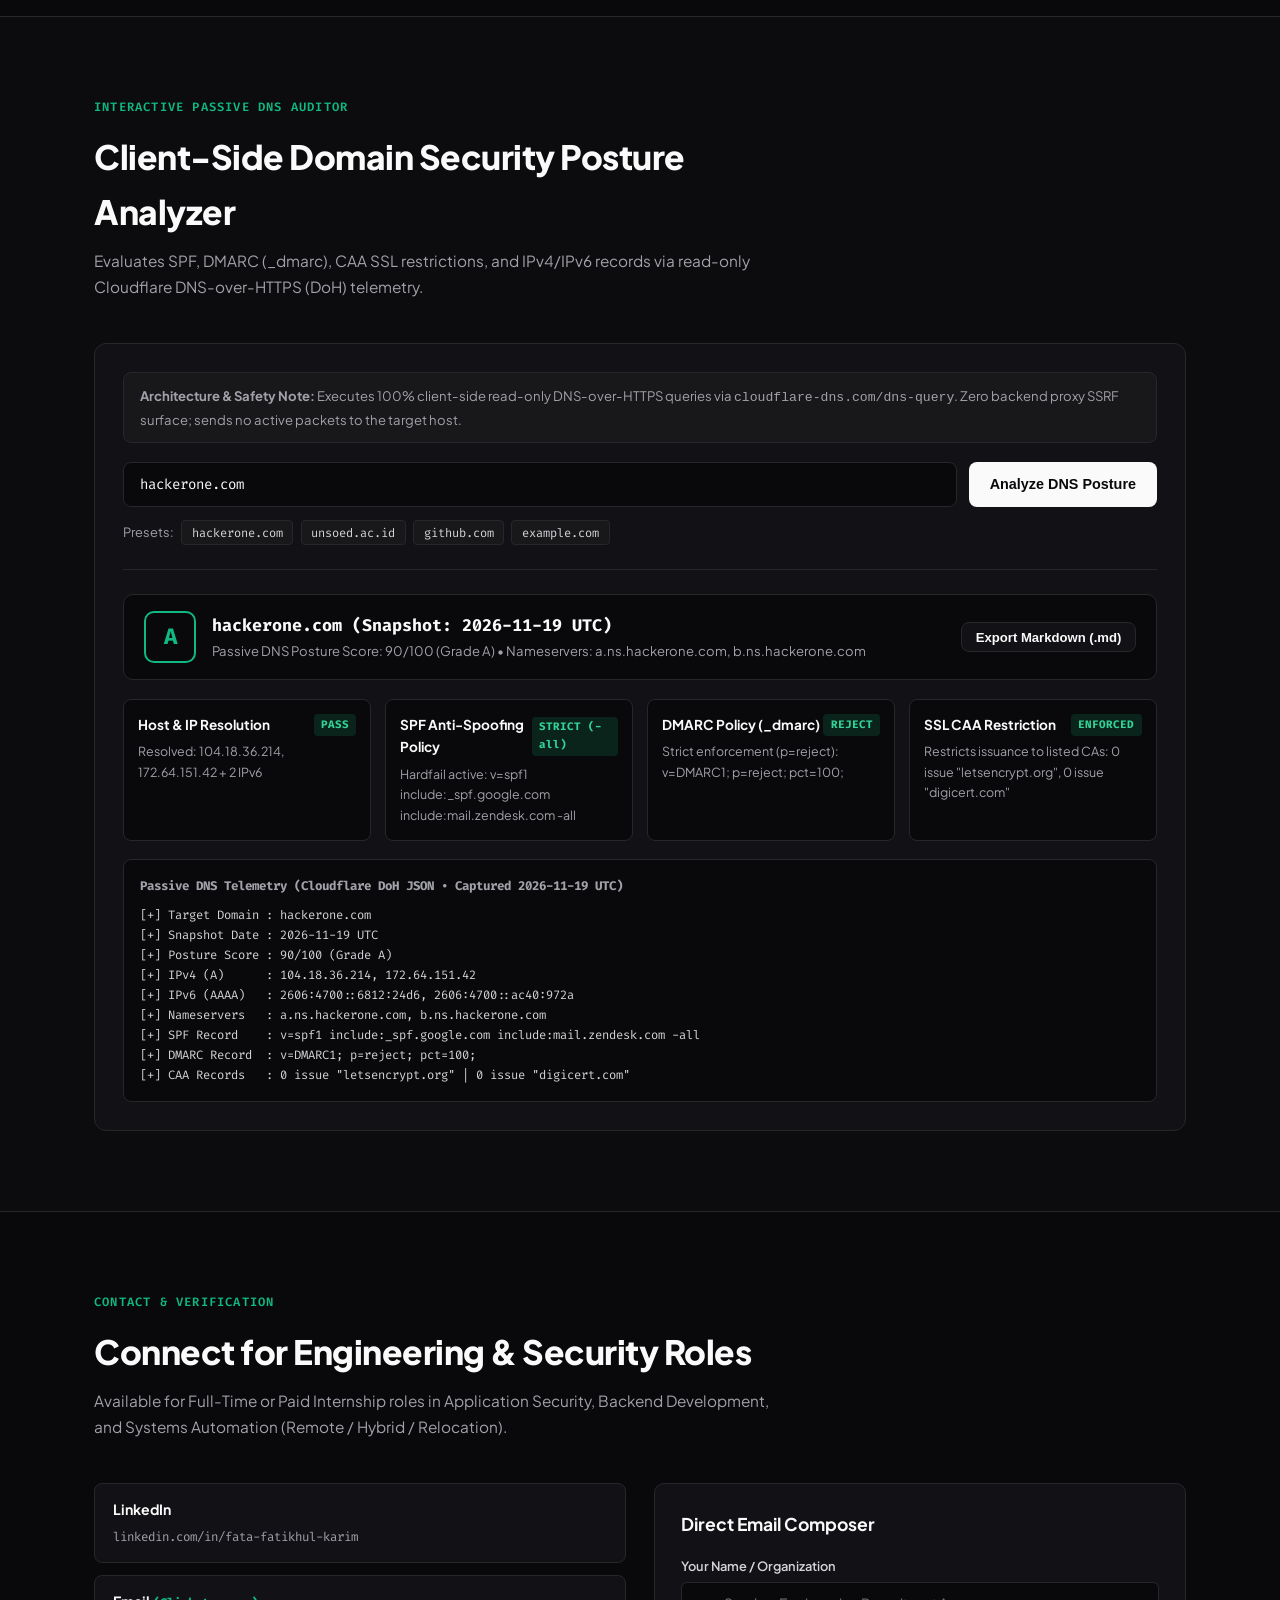
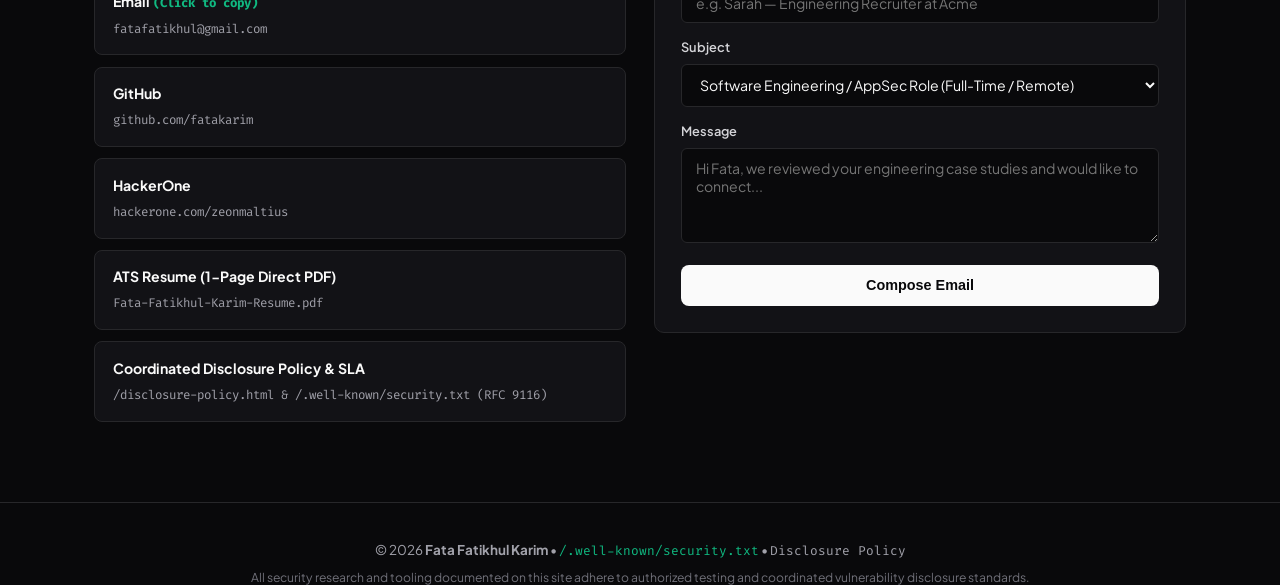
==== commit c6b36c8c: "feat: add direct View Web Resume button in hero CTA" ====
--- a/index.html
+++ b/index.html
@@ -75,6 +75,9 @@
             </a>
             <a href="Fata-Fatikhul-Karim-Resume.pdf" download class="btn btn-outline">
               <span data-i18n="btn_cv">Download ATS Resume (PDF)</span>
+            </a>
+            <a href="cv.html" class="btn btn-outline">
+              <span data-i18n="btn_web_cv">View Web Resume</span>
             </a>
           </div>
 
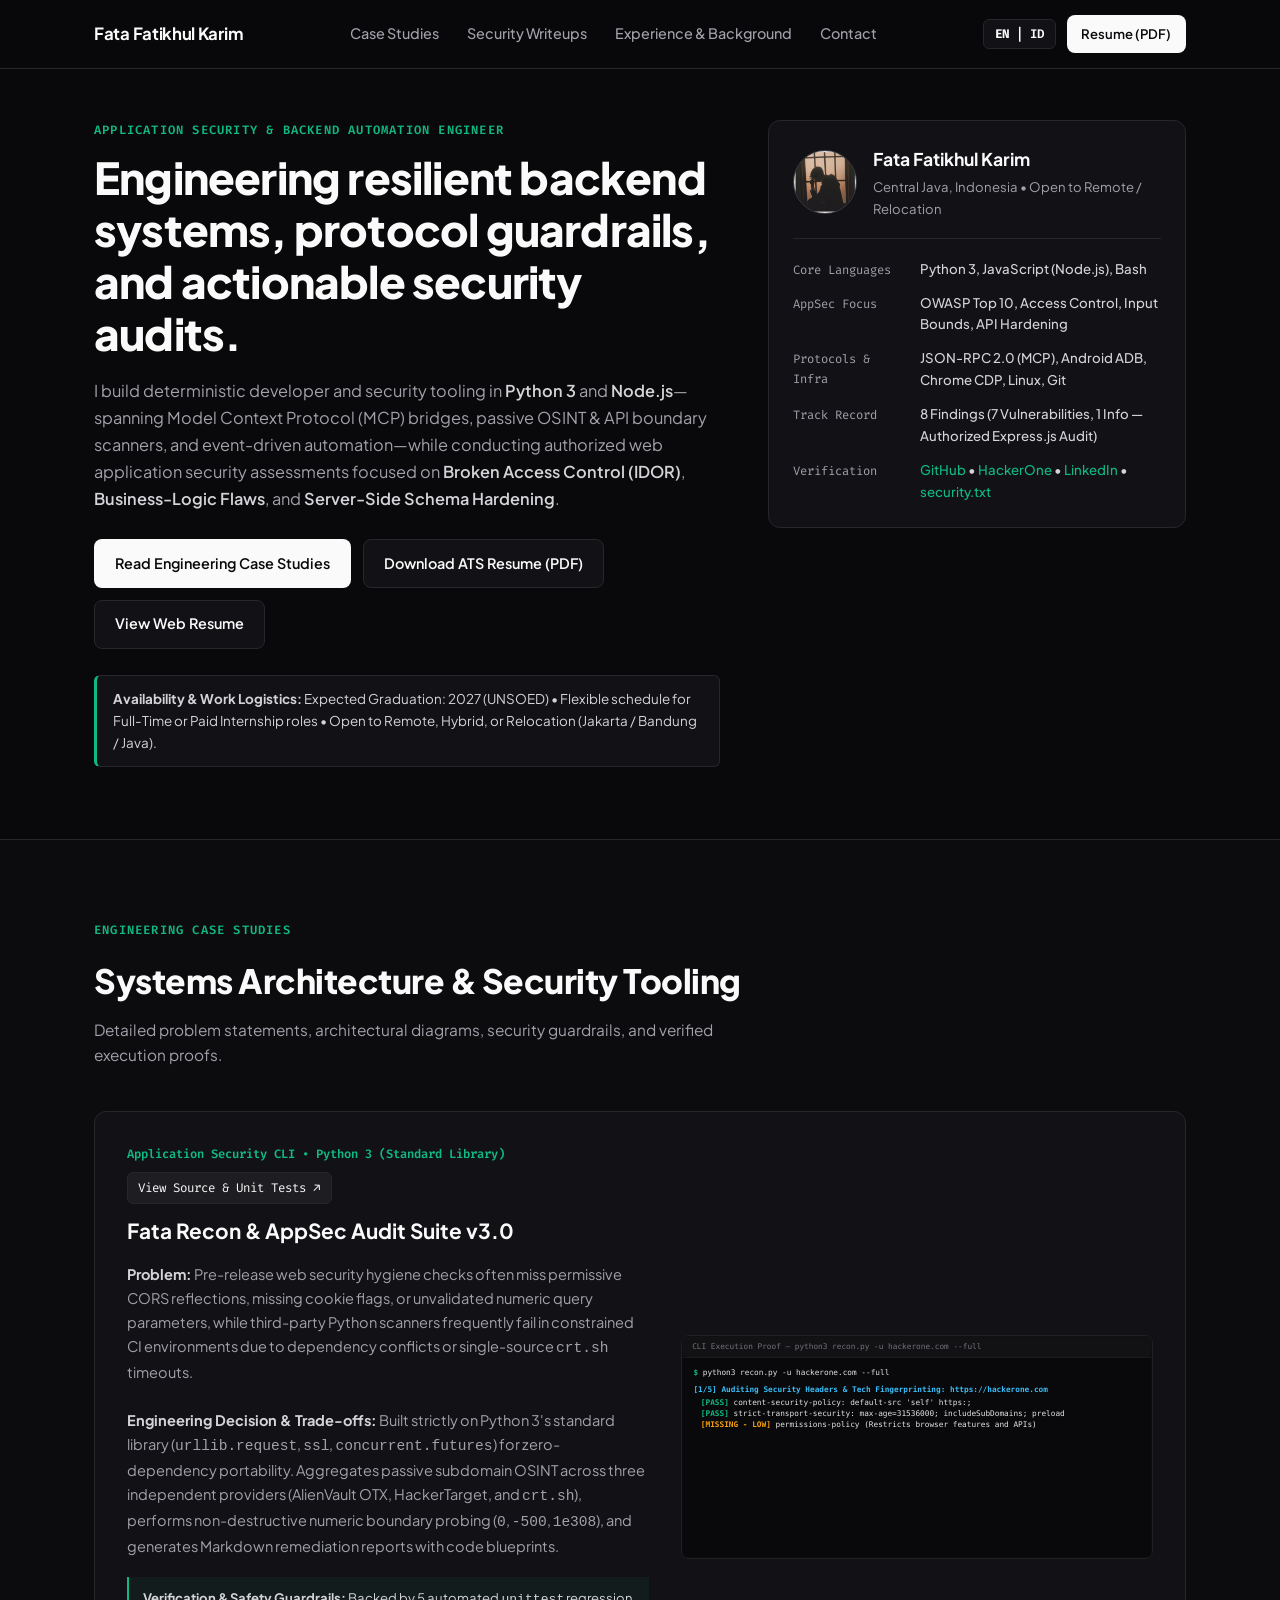
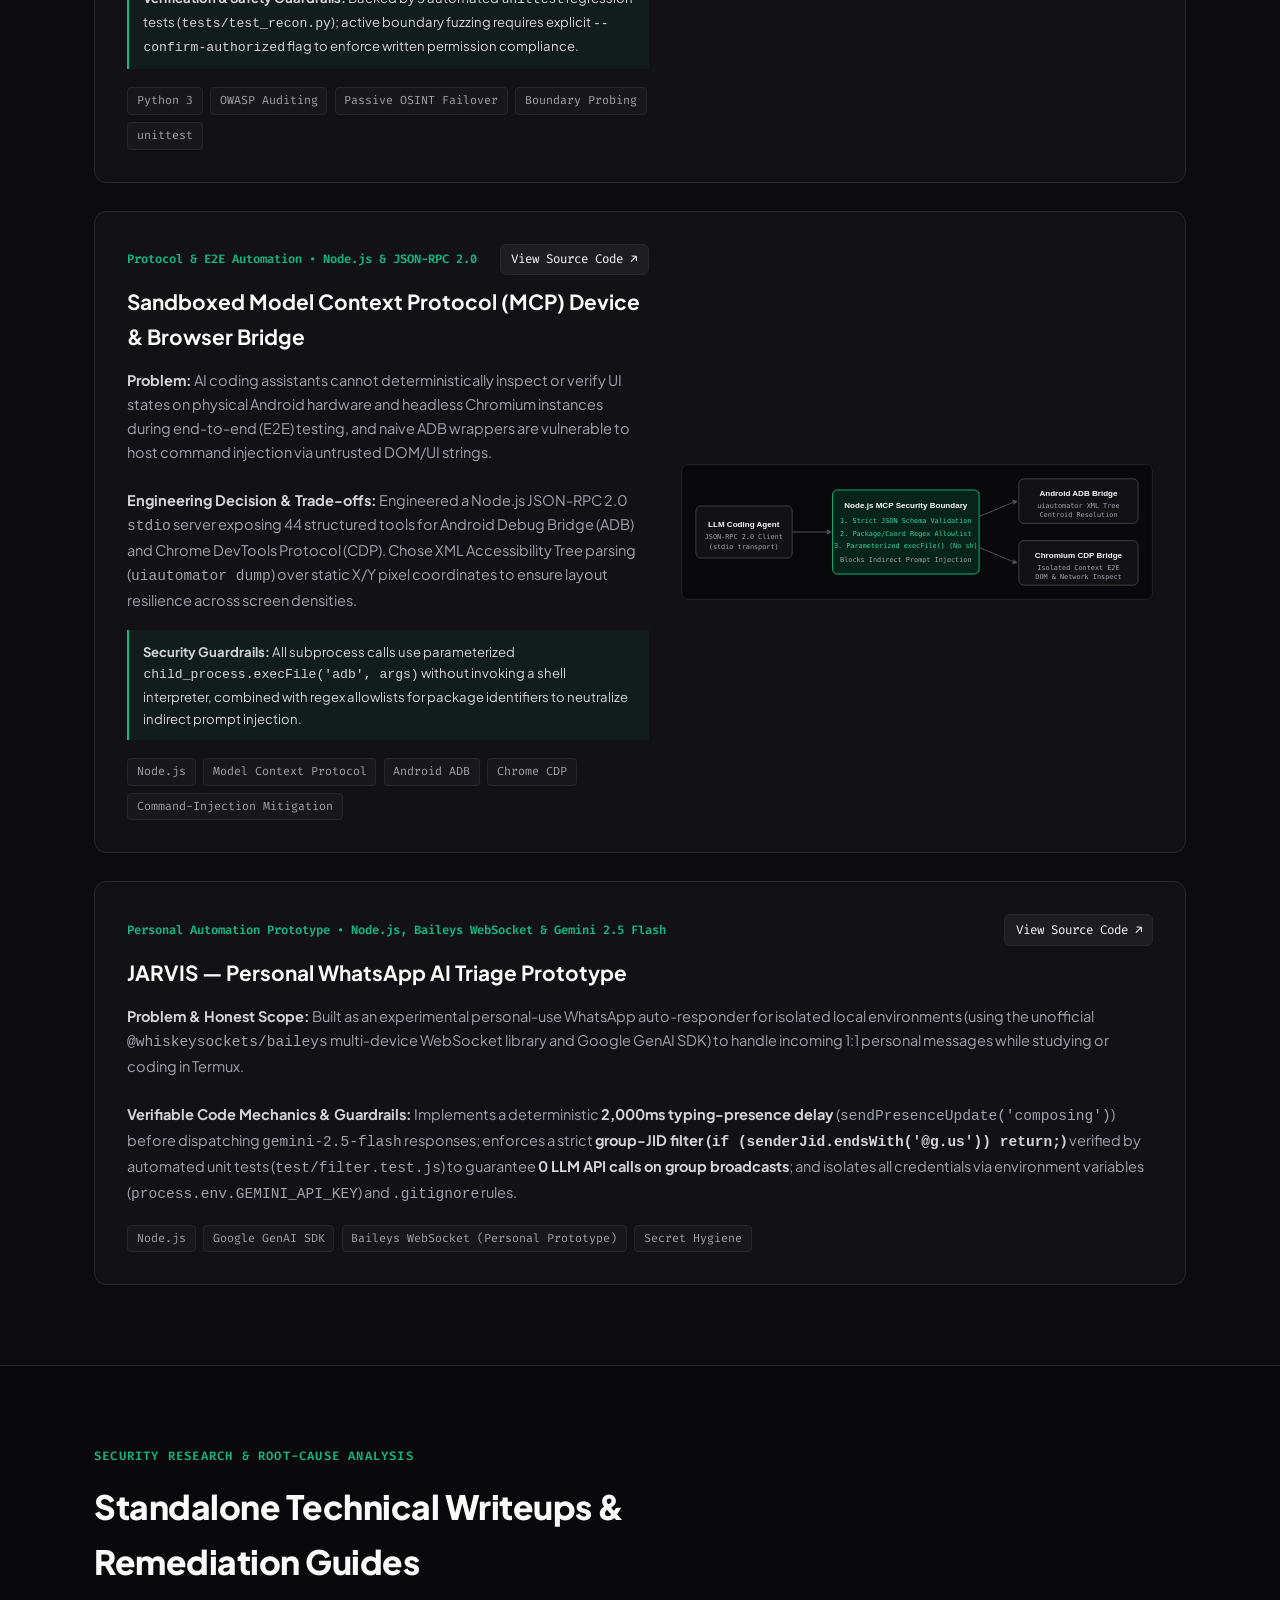
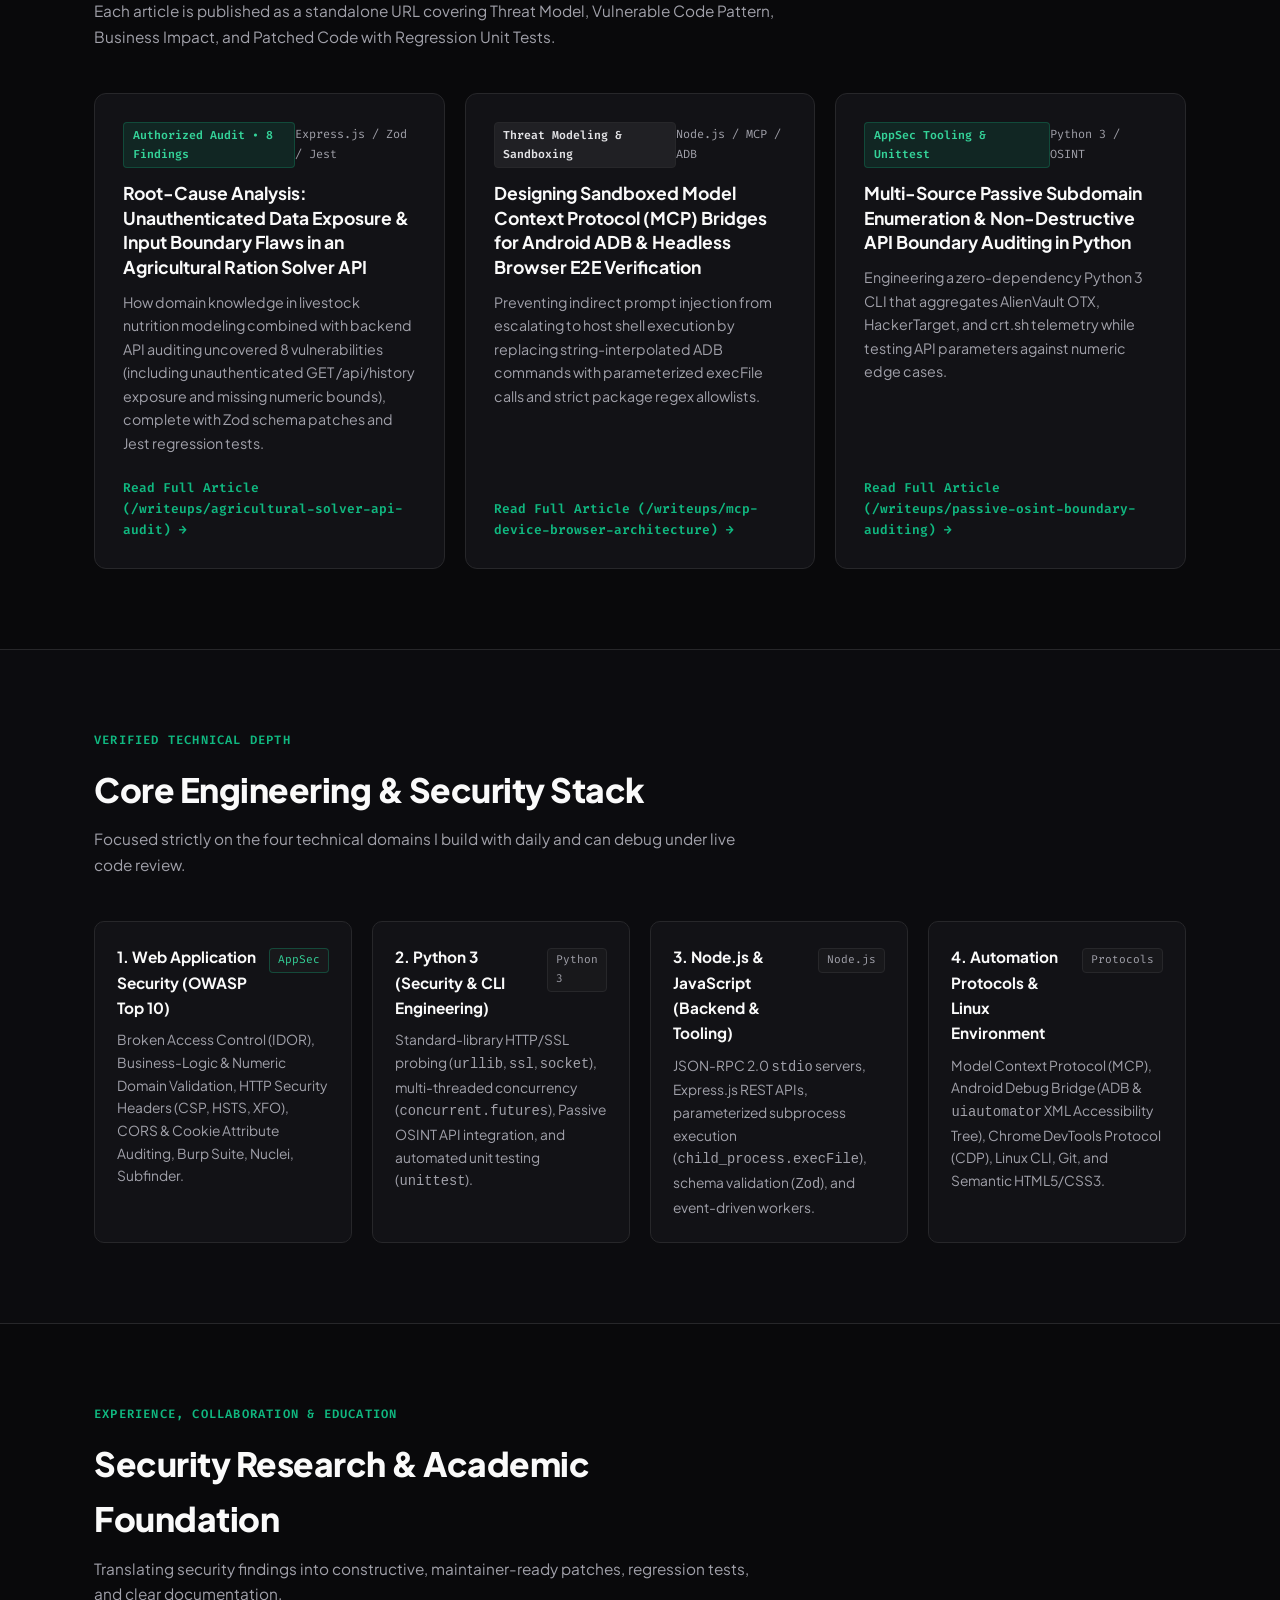
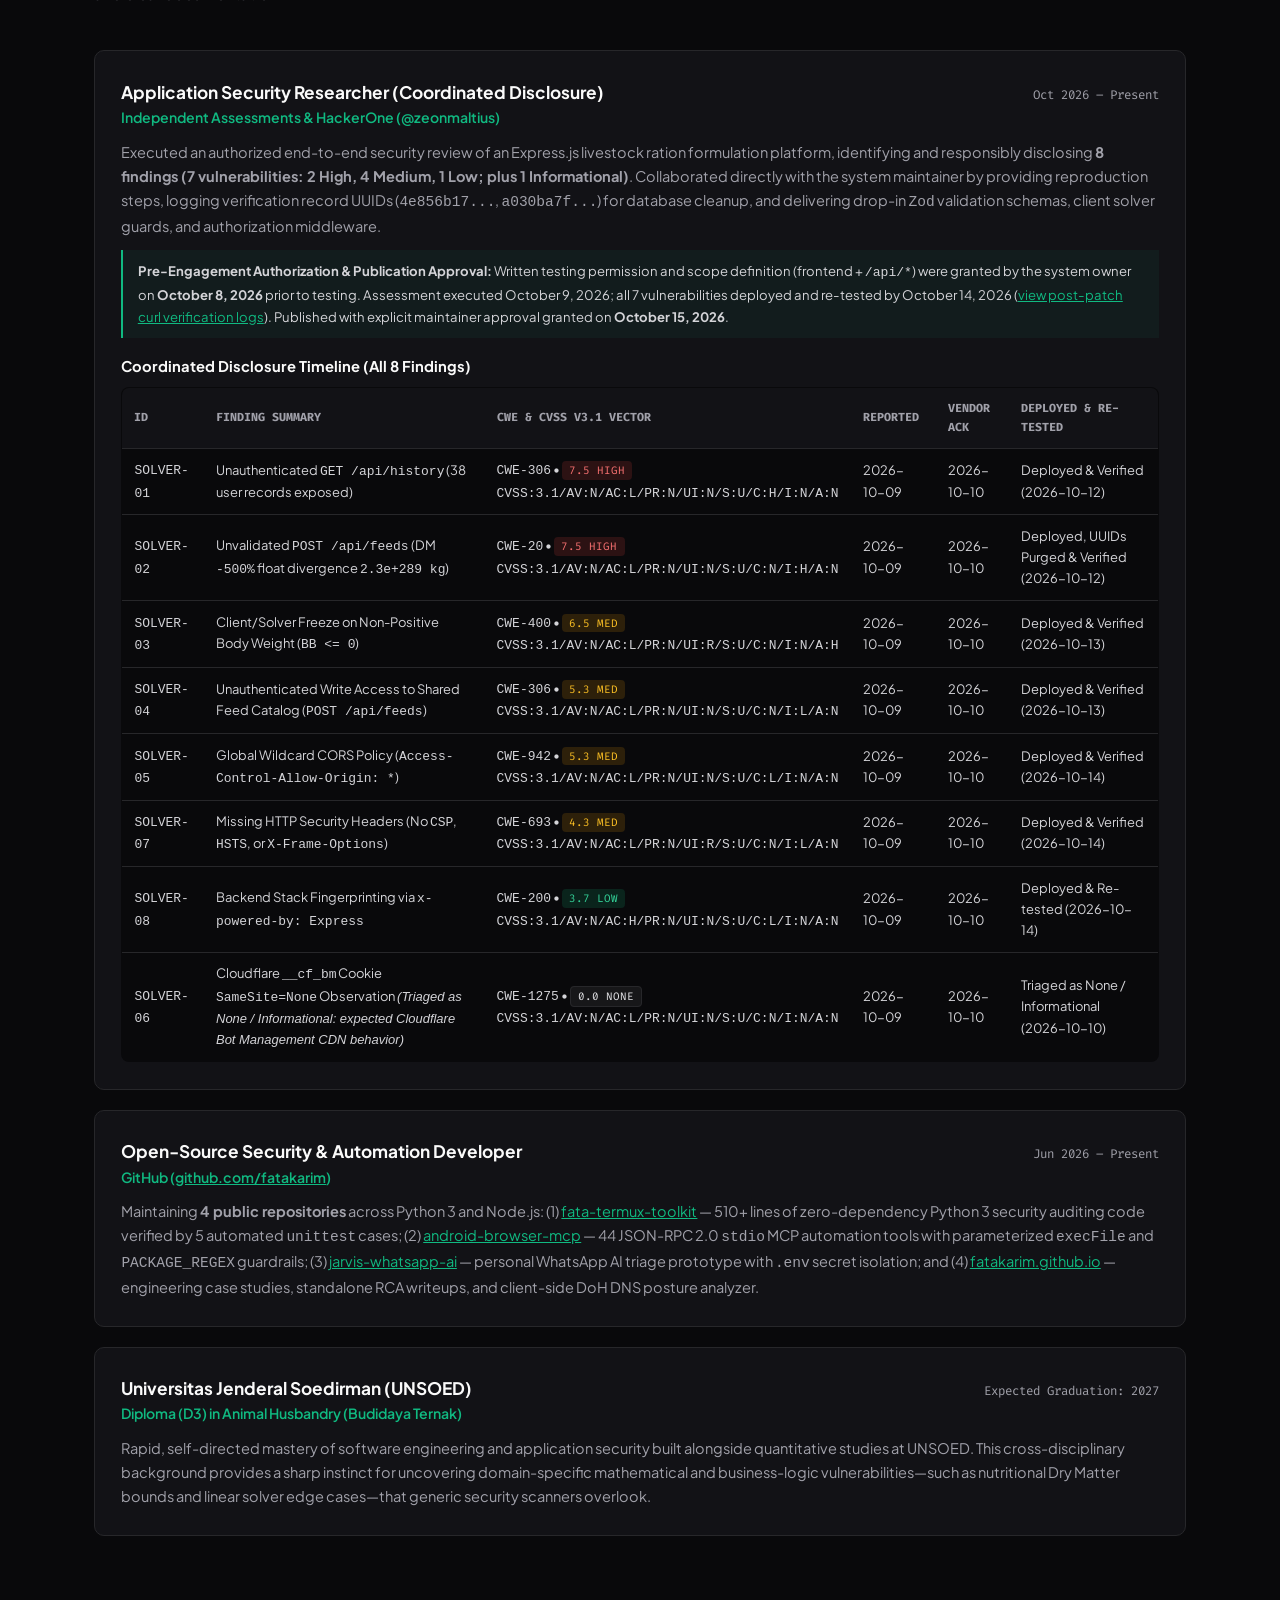
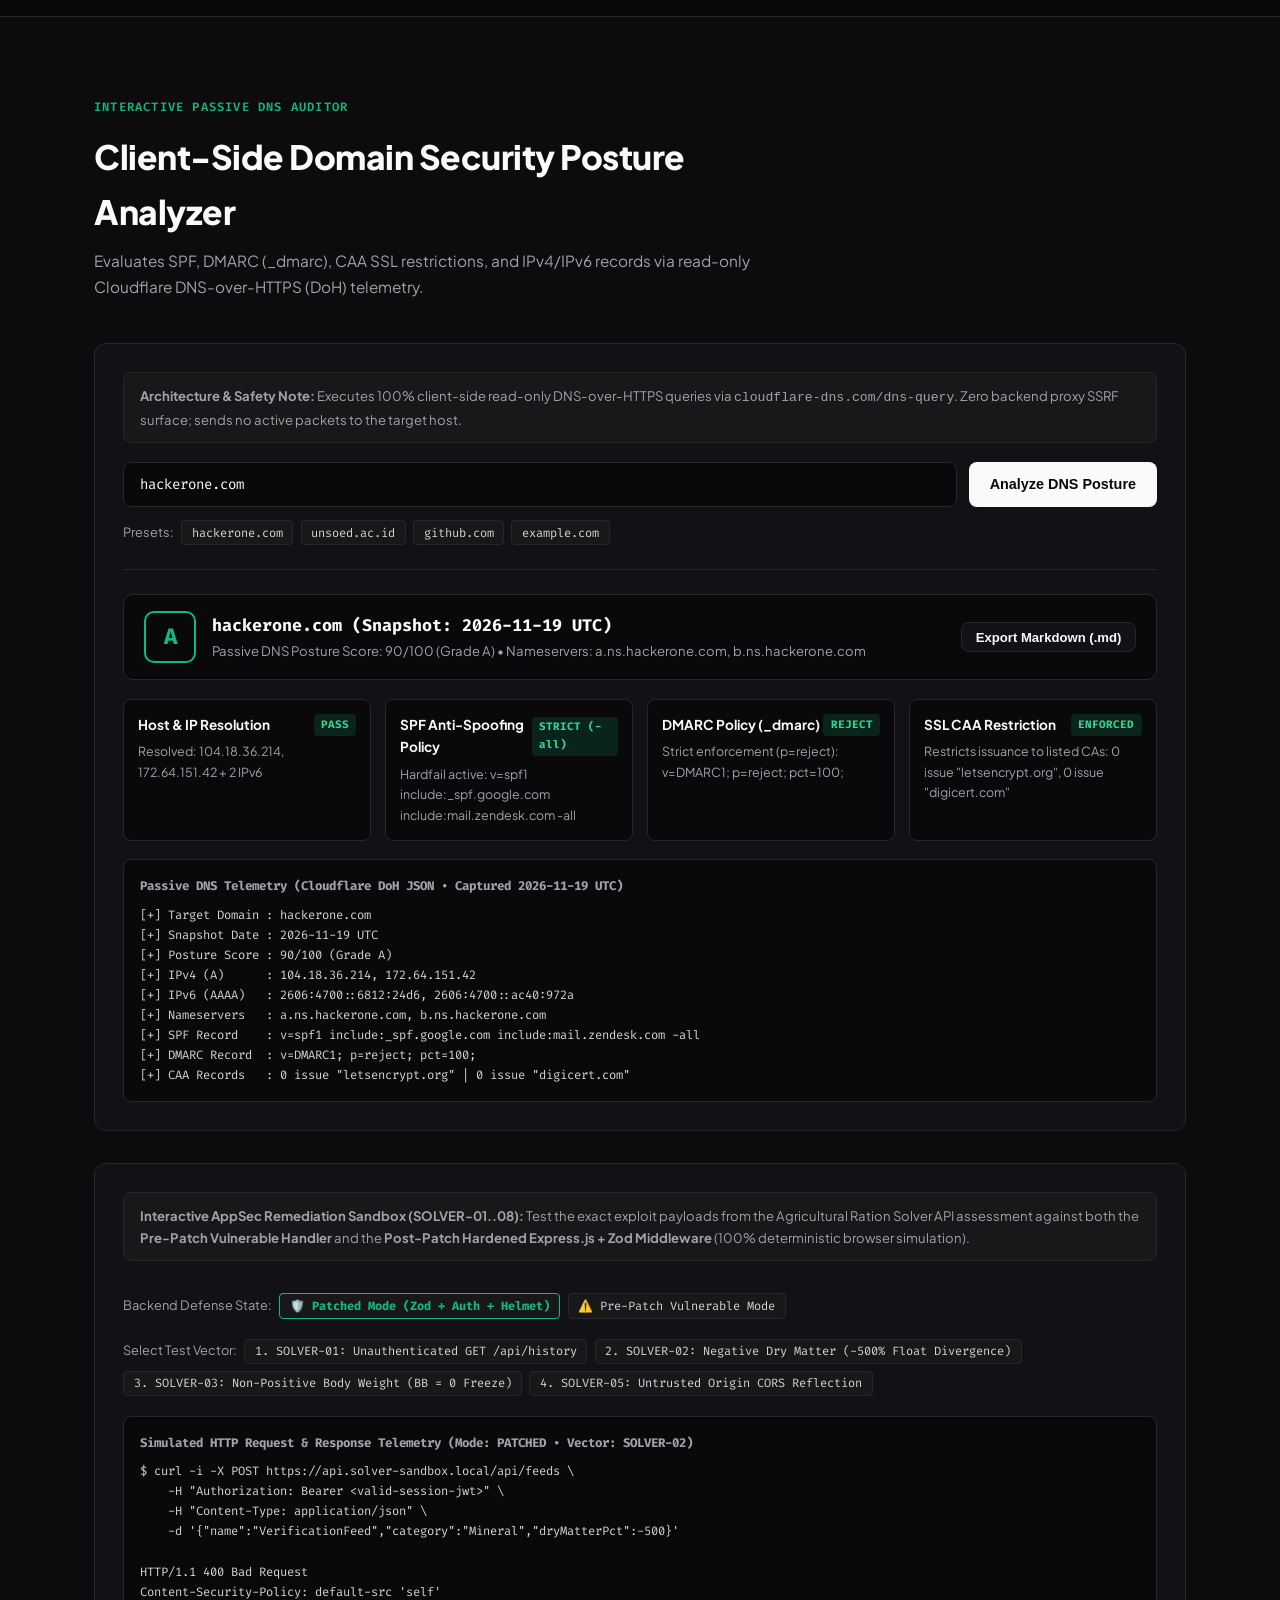
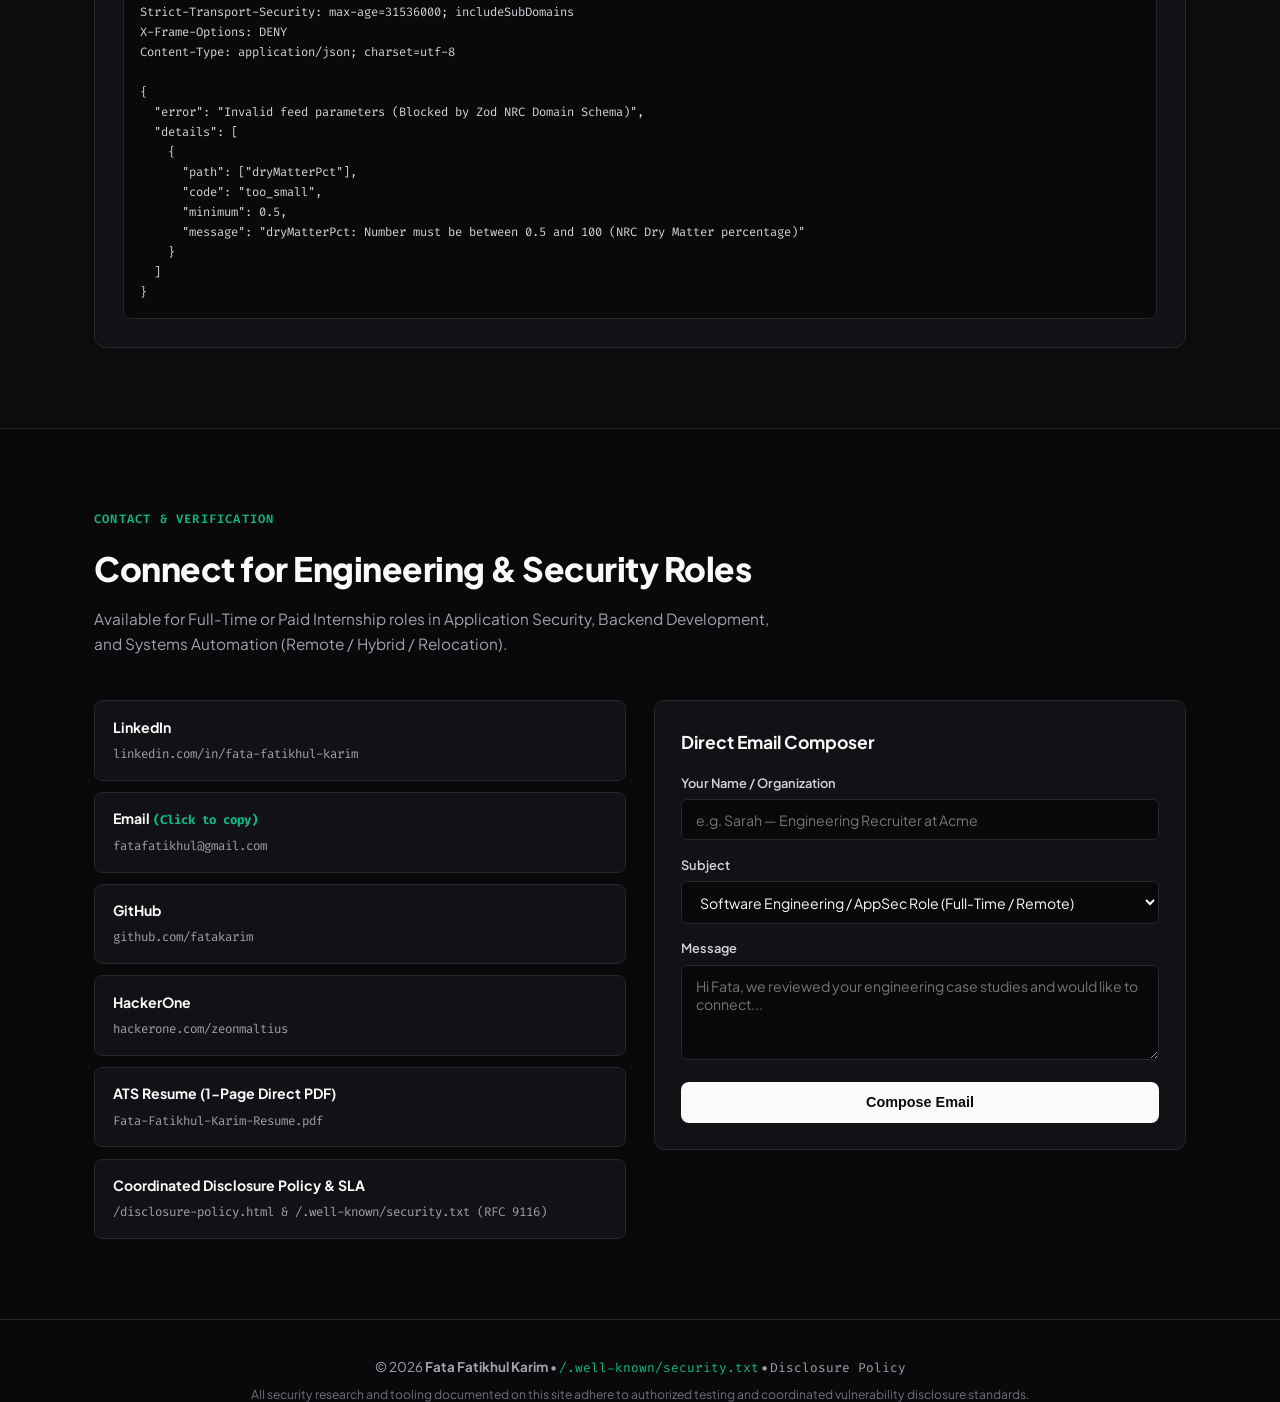
==== commit 6c2b211a: "feat(sandbox): add Interactive AppSec Remediation Sandbox (SOLVER-01..08 Vulnerable vs. Patched)" ====
--- a/index.html
+++ b/index.html
@@ -582,6 +582,67 @@
             </div>
           </div>
         </div>
+
+        <!-- Interactive AppSec Remediation Sandbox (SOLVER-01..08 Vulnerable vs. Patched Simulator) -->
+        <div class="scanner-box" style="margin-top: 2rem;" id="remediationSandbox">
+          <div class="arch-note">
+            <span data-i18n="sandbox_note"><strong>Interactive AppSec Remediation Sandbox (SOLVER-01..08):</strong> Test the exact exploit payloads from the Agricultural Ration Solver API assessment against both the <strong>Pre-Patch Vulnerable Handler</strong> and the <strong>Post-Patch Hardened Express.js + Zod Middleware</strong> (100% deterministic browser simulation).</span>
+          </div>
+
+          <div style="display: flex; flex-wrap: wrap; justify-content: space-between; align-items: center; gap: 1rem; margin-bottom: 1.25rem;">
+            <div class="scanner-presets" style="margin-bottom: 0;">
+              <span data-i18n="sandbox_mode_label">Backend Defense State:</span>
+              <button type="button" class="preset-chip" id="modePatchedBtn" style="border-color: var(--accent-green); color: var(--accent-green); font-weight: 700;">
+                🛡️ Patched Mode (Zod + Auth + Helmet)
+              </button>
+              <button type="button" class="preset-chip" id="modeVulnBtn">
+                ⚠️ Pre-Patch Vulnerable Mode
+              </button>
+            </div>
+          </div>
+
+          <div class="scanner-presets" style="margin-bottom: 1.25rem;">
+            <span data-i18n="sandbox_select_label">Select Test Vector:</span>
+            <button type="button" class="preset-chip sandbox-vector-btn" data-vector="SOLVER-01">
+              1. SOLVER-01: Unauthenticated GET /api/history
+            </button>
+            <button type="button" class="preset-chip sandbox-vector-btn" data-vector="SOLVER-02">
+              2. SOLVER-02: Negative Dry Matter (-500% Float Divergence)
+            </button>
+            <button type="button" class="preset-chip sandbox-vector-btn" data-vector="SOLVER-03">
+              3. SOLVER-03: Non-Positive Body Weight (BB = 0 Freeze)
+            </button>
+            <button type="button" class="preset-chip sandbox-vector-btn" data-vector="SOLVER-05">
+              4. SOLVER-05: Untrusted Origin CORS Reflection
+            </button>
+          </div>
+
+          <div class="scan-records-panel">
+            <h4 id="sandboxStatusTitle">Simulated HTTP Request &amp; Response Telemetry (Mode: PATCHED &bull; Vector: SOLVER-02)</h4>
+            <pre id="sandboxOutput">$ curl -i -X POST https://api.solver-sandbox.local/api/feeds \
+    -H "Authorization: Bearer &lt;valid-session-jwt&gt;" \
+    -H "Content-Type: application/json" \
+    -d '{"name":"VerificationFeed","category":"Mineral","dryMatterPct":-500}'
+
+HTTP/1.1 400 Bad Request
+Content-Security-Policy: default-src 'self'
+Strict-Transport-Security: max-age=31536000; includeSubDomains
+X-Frame-Options: DENY
+Content-Type: application/json; charset=utf-8
+
+{
+  "error": "Invalid feed parameters (Blocked by Zod NRC Domain Schema)",
+  "details": [
+    {
+      "path": ["dryMatterPct"],
+      "code": "too_small",
+      "minimum": 0.5,
+      "message": "dryMatterPct: Number must be between 0.5 and 100 (NRC Dry Matter percentage)"
+    }
+  ]
+}</pre>
+          </div>
+        </div>
       </div>
     </section>
 
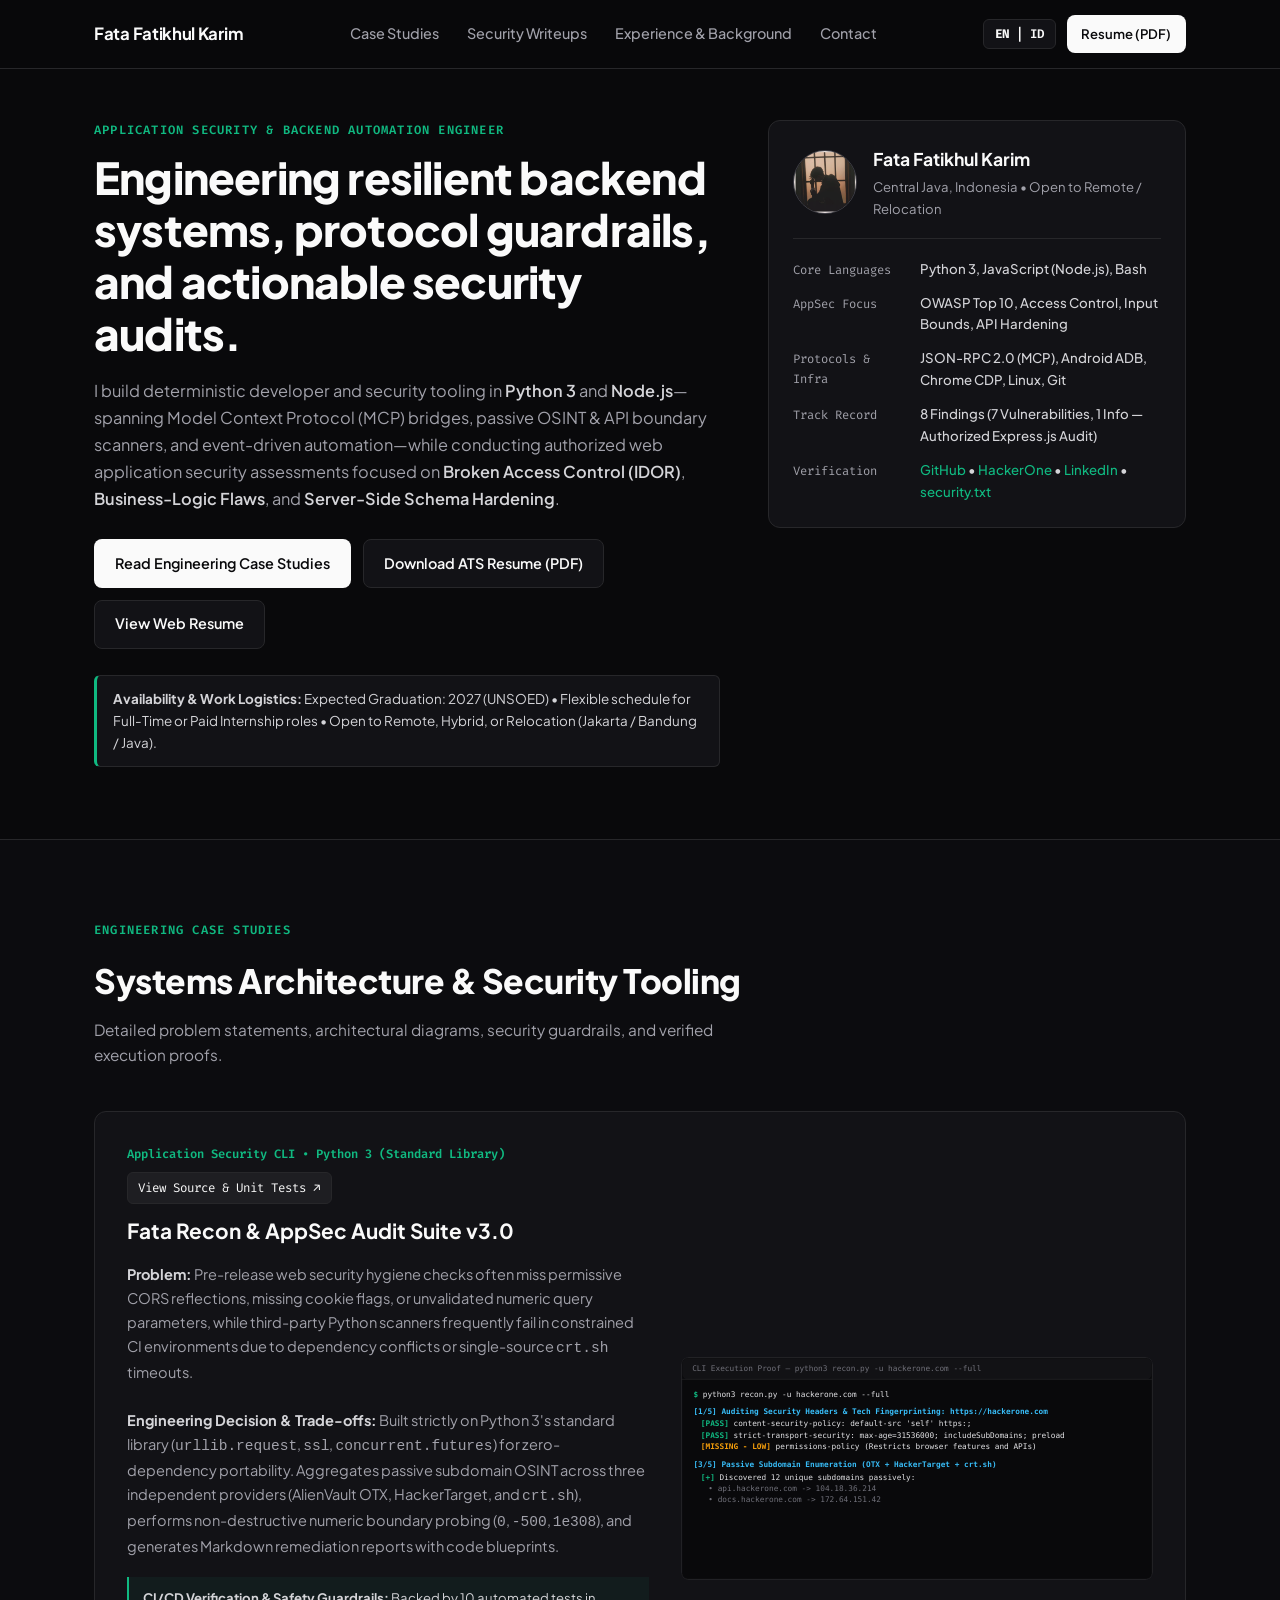
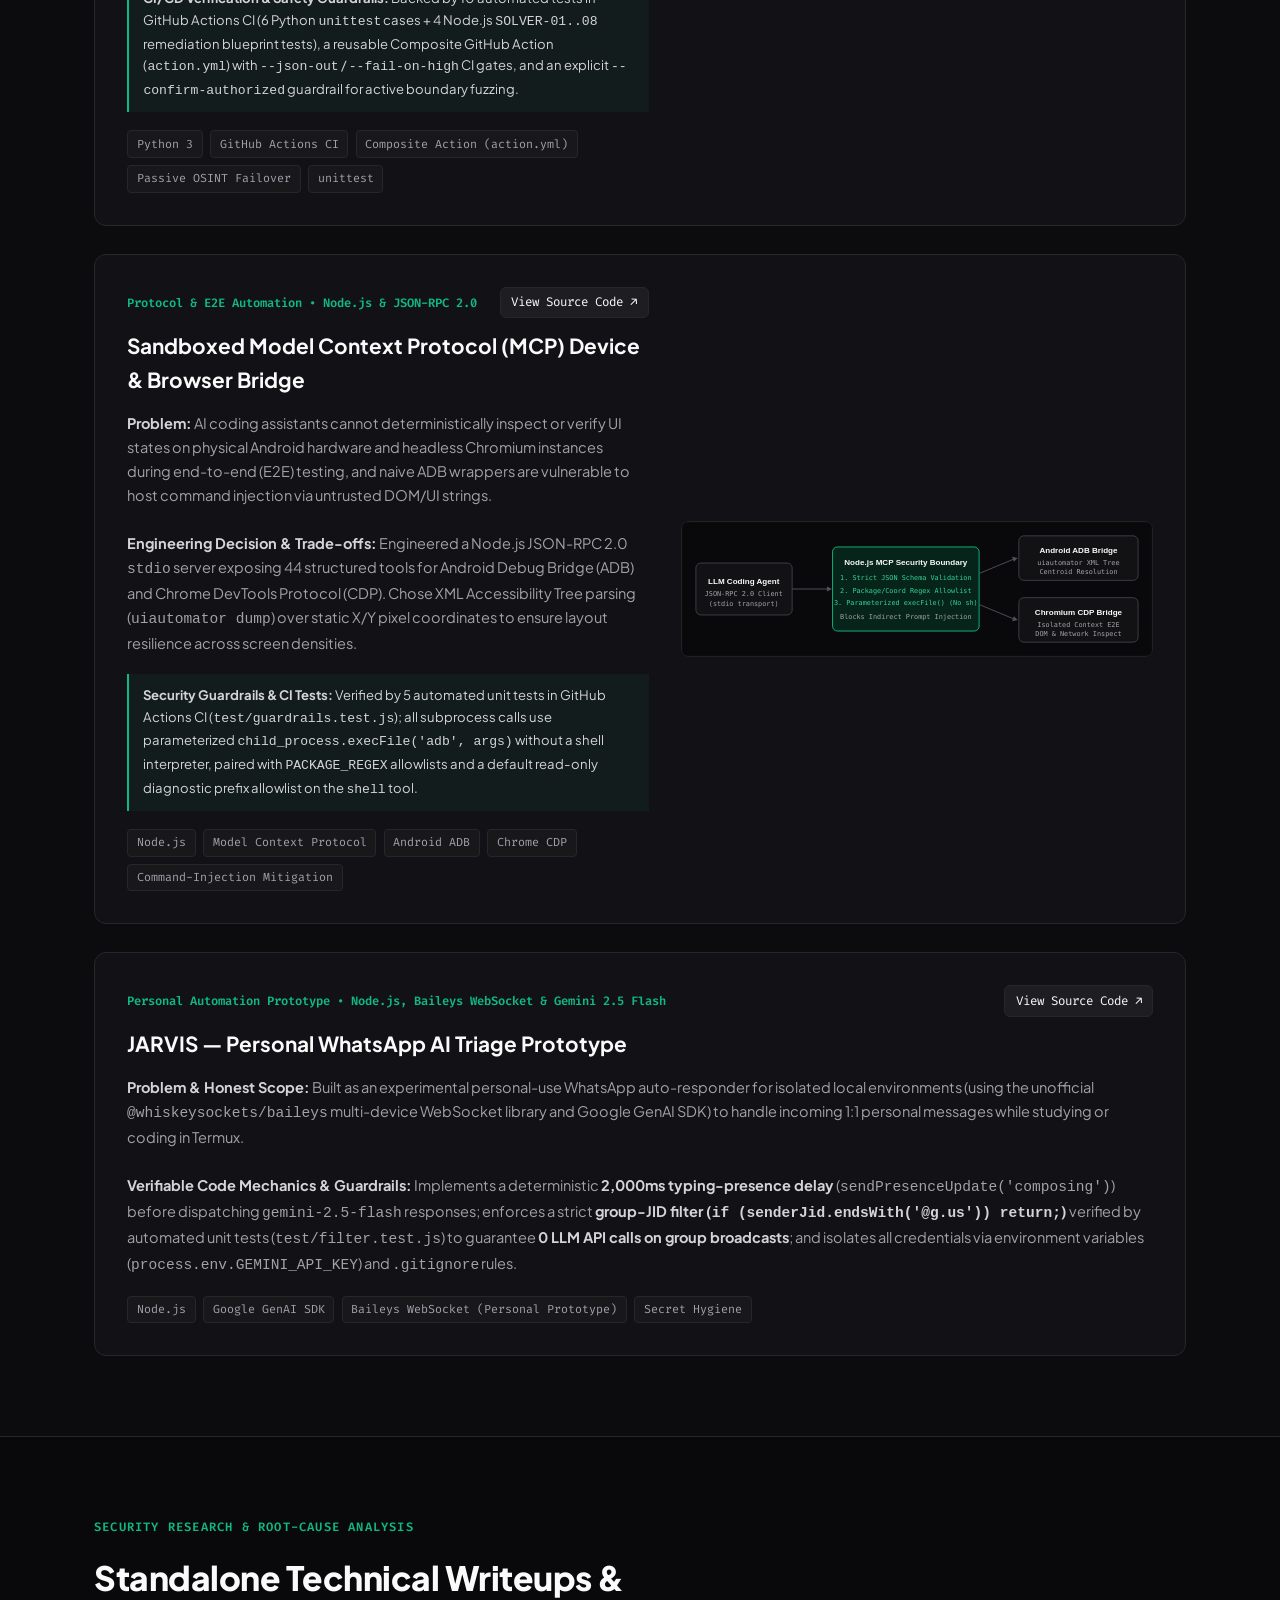
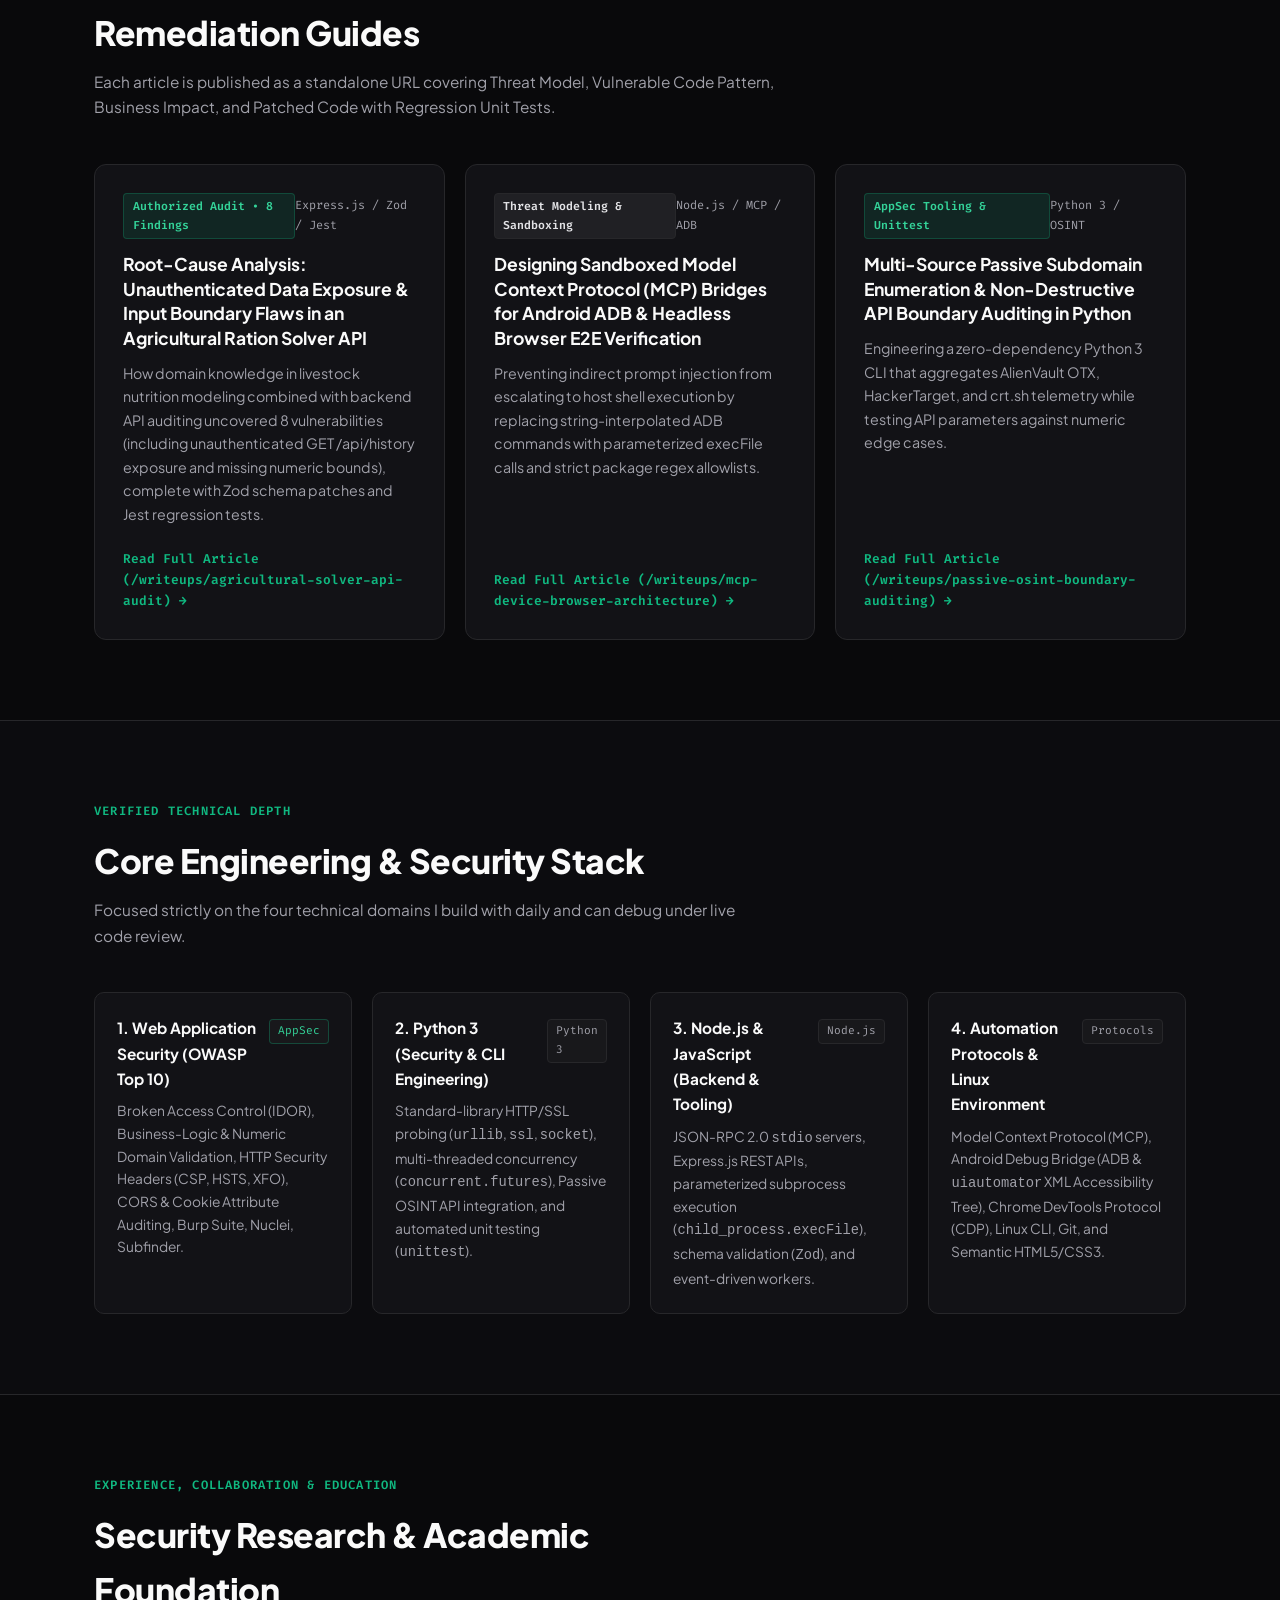
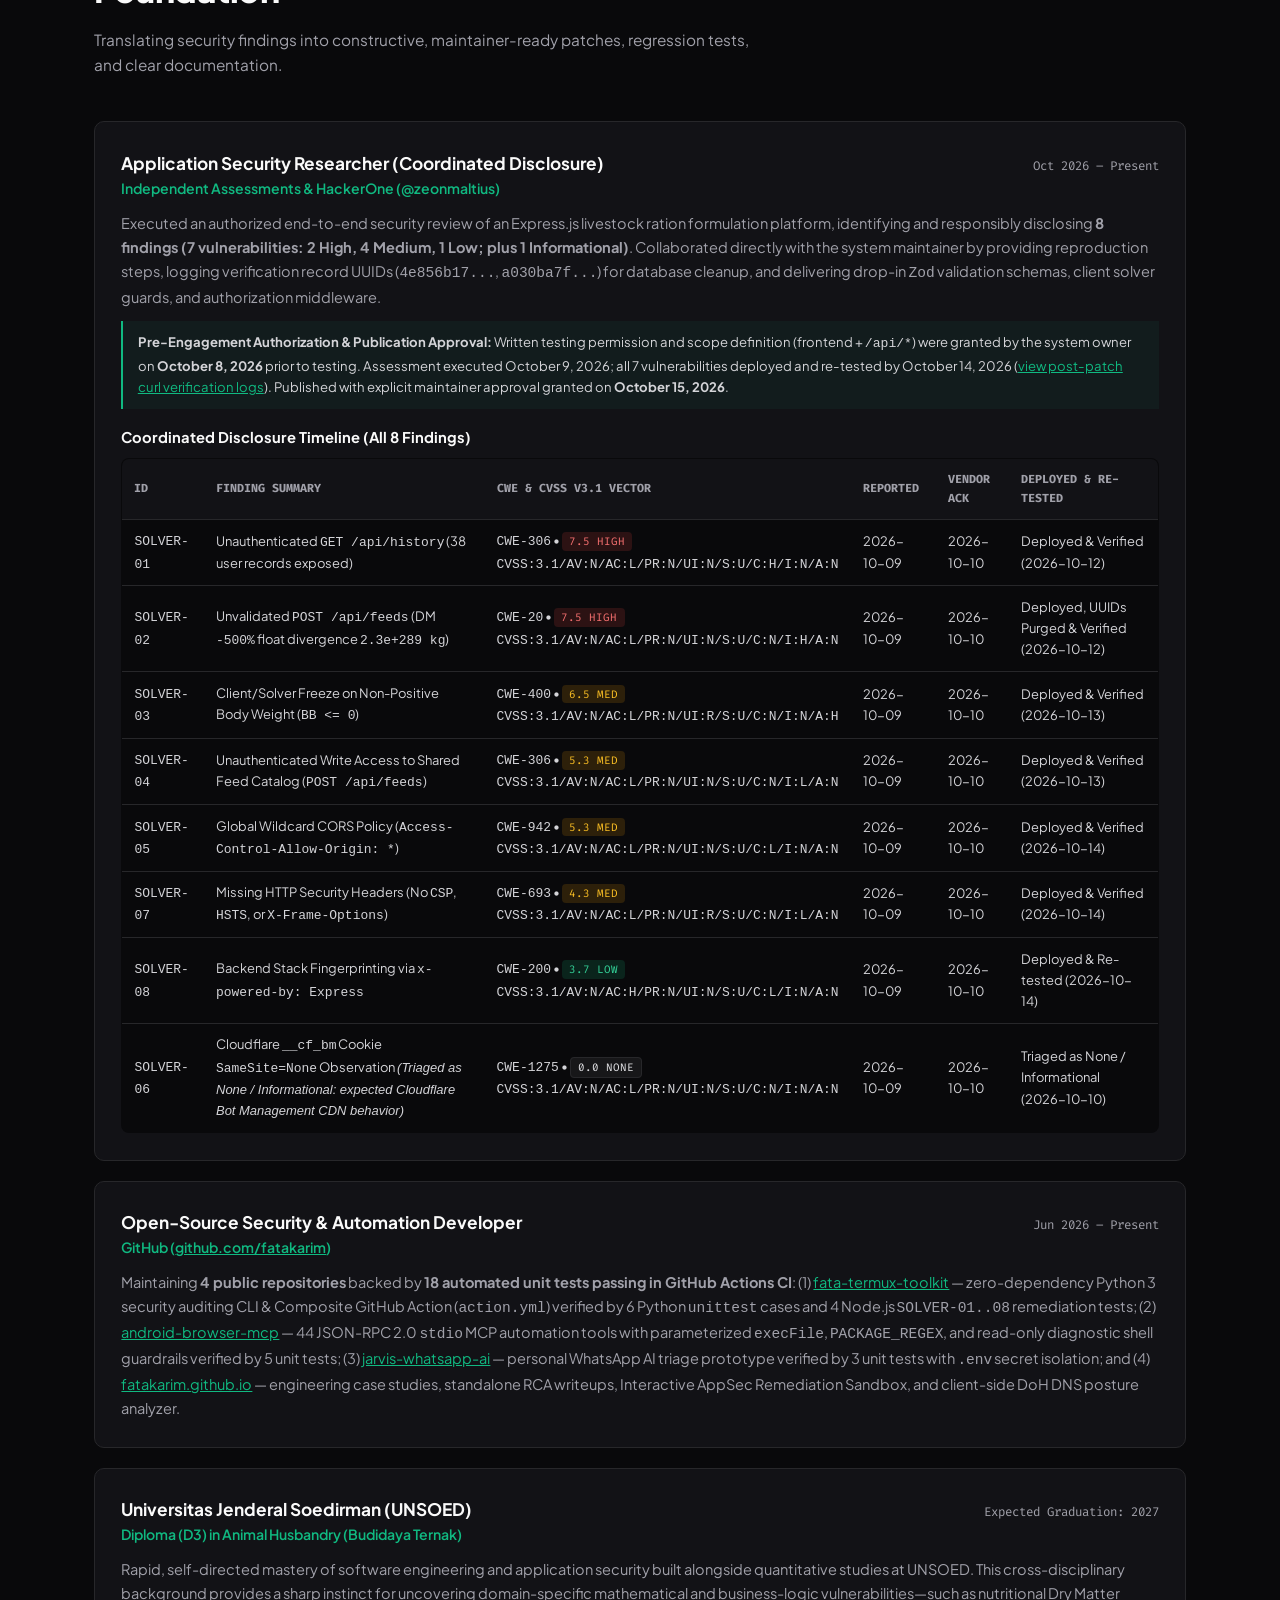
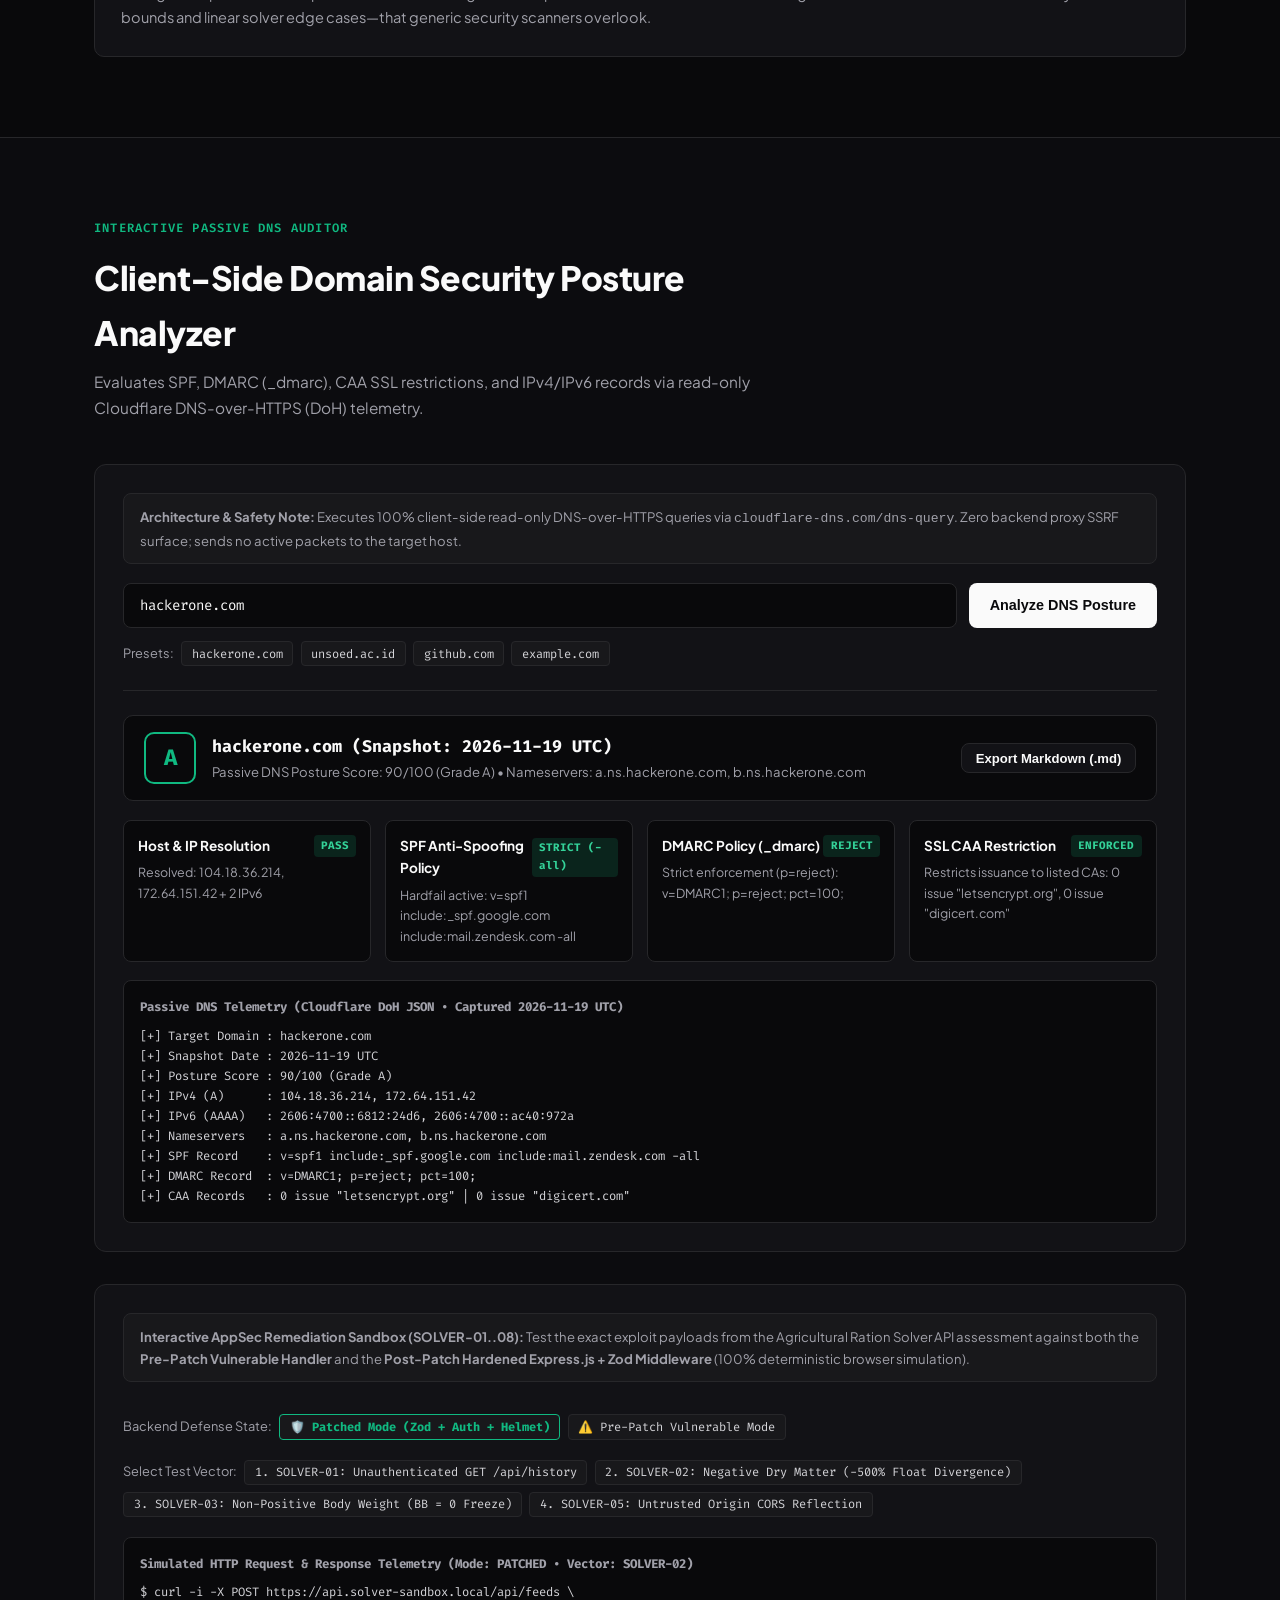
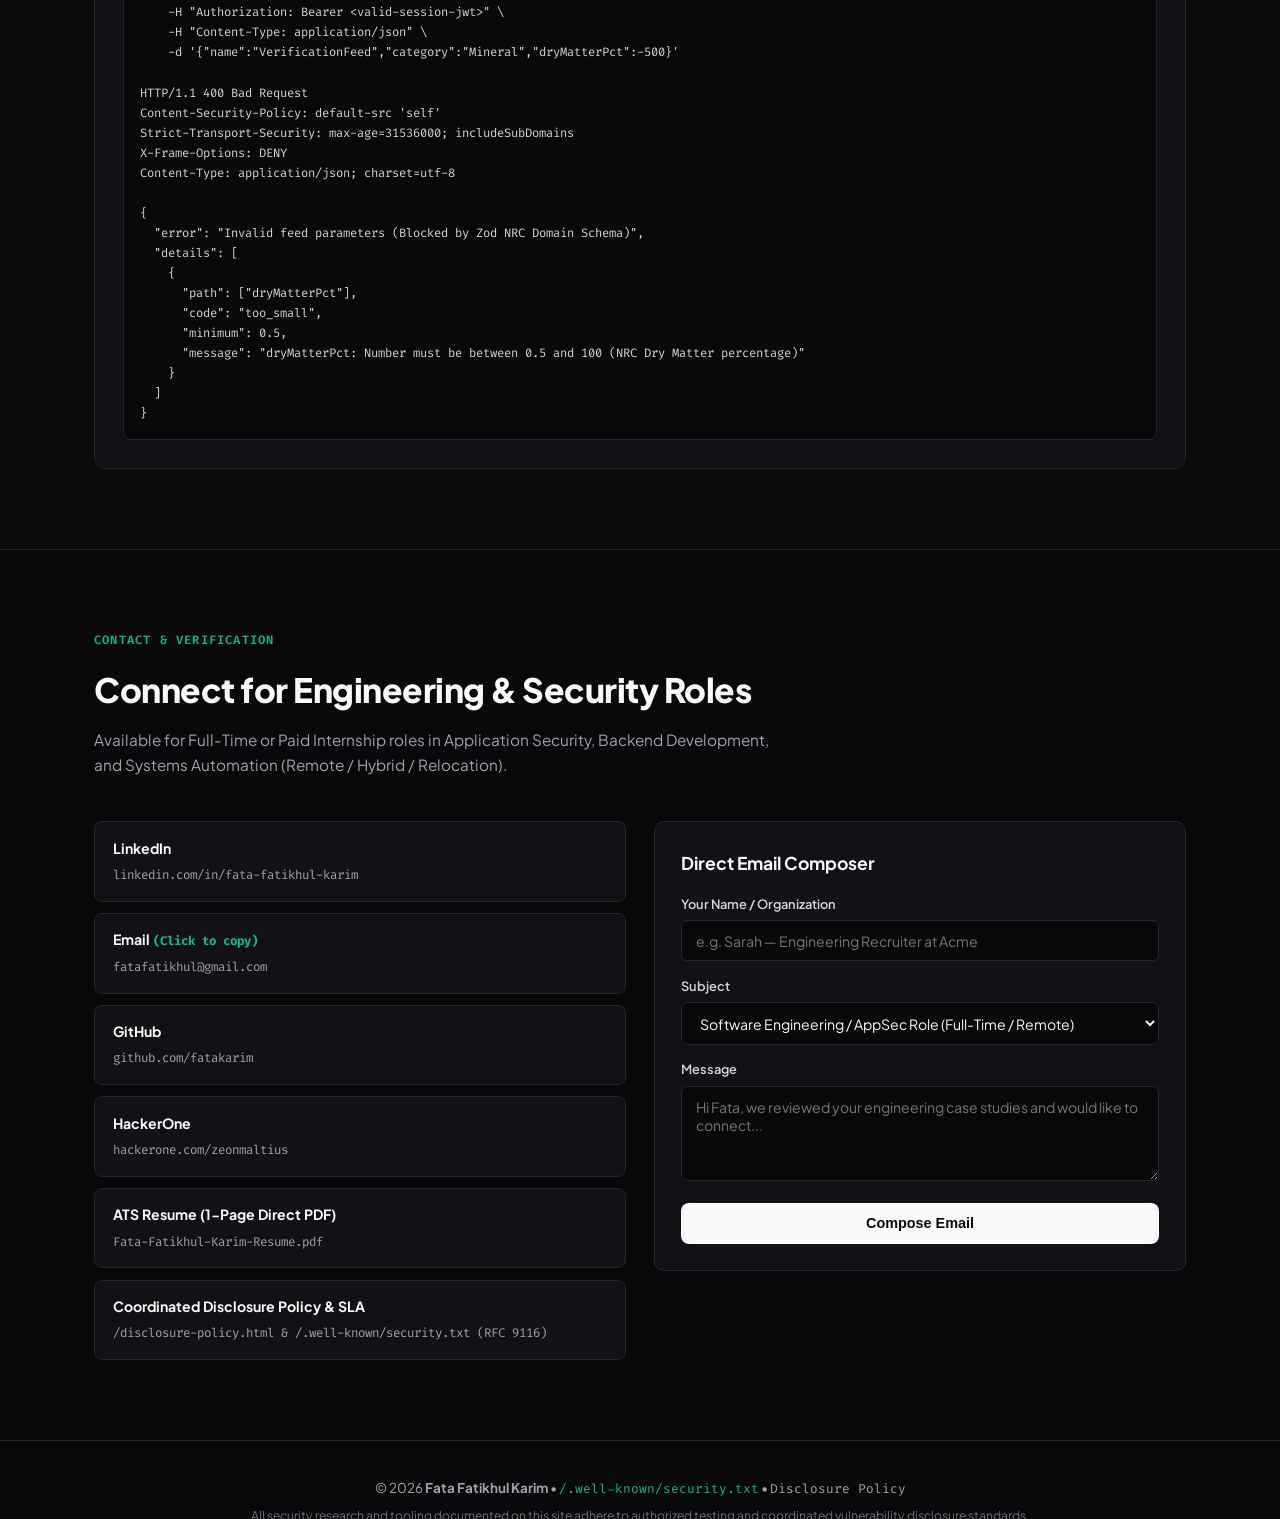
==== commit 5b586b92: "docs: sync portfolio metrics with 18 GitHub Actions CI unit tests, Composite Action (action.yml), an" ====
--- a/index.html
+++ b/index.html
@@ -156,13 +156,13 @@
                 <strong>Engineering Decision &amp; Trade-offs:</strong> Built strictly on Python 3's standard library (<code>urllib.request</code>, <code>ssl</code>, <code>concurrent.futures</code>) for zero-dependency portability. Aggregates passive subdomain OSINT across three independent providers (AlienVault OTX, HackerTarget, and <code>crt.sh</code>), performs non-destructive numeric boundary probing (<code>0</code>, <code>-500</code>, <code>1e308</code>), and generates Markdown remediation reports with code blueprints.
               </p>
               <div class="project-meta-box">
-                <strong>Verification &amp; Safety Guardrails:</strong> Backed by 5 automated <code>unittest</code> regression tests (<code>tests/test_recon.py</code>); active boundary fuzzing requires explicit <code>--confirm-authorized</code> flag to enforce written permission compliance.
+                <strong>CI/CD Verification &amp; Safety Guardrails:</strong> Backed by 10 automated tests in GitHub Actions CI (6 Python <code>unittest</code> cases + 4 Node.js <code>SOLVER-01..08</code> remediation blueprint tests), a reusable Composite GitHub Action (<code>action.yml</code>) with <code>--json-out</code> / <code>--fail-on-high</code> CI gates, and an explicit <code>--confirm-authorized</code> guardrail for active boundary fuzzing.
               </div>
               <div class="project-tags">
                 <span>Python 3</span>
-                <span>OWASP Auditing</span>
+                <span>GitHub Actions CI</span>
+                <span>Composite Action (action.yml)</span>
                 <span>Passive OSINT Failover</span>
-                <span>Boundary Probing</span>
                 <span>unittest</span>
               </div>
             </div>
@@ -186,7 +186,7 @@
                 <strong>Engineering Decision &amp; Trade-offs:</strong> Engineered a Node.js JSON-RPC 2.0 <code>stdio</code> server exposing 44 structured tools for Android Debug Bridge (ADB) and Chrome DevTools Protocol (CDP). Chose XML Accessibility Tree parsing (<code>uiautomator dump</code>) over static X/Y pixel coordinates to ensure layout resilience across screen densities.
               </p>
               <div class="project-meta-box">
-                <strong>Security Guardrails:</strong> All subprocess calls use parameterized <code>child_process.execFile('adb', args)</code> without invoking a shell interpreter, combined with regex allowlists for package identifiers to neutralize indirect prompt injection.
+                <strong>Security Guardrails &amp; CI Tests:</strong> Verified by 5 automated unit tests in GitHub Actions CI (<code>test/guardrails.test.js</code>); all subprocess calls use parameterized <code>child_process.execFile('adb', args)</code> without a shell interpreter, paired with <code>PACKAGE_REGEX</code> allowlists and a default read-only diagnostic prefix allowlist on the <code>shell</code> tool.
               </div>
               <div class="project-tags">
                 <span>Node.js</span>
@@ -464,11 +464,11 @@
                 <span class="timeline-date">Jun 2026 – Present</span>
               </div>
               <p class="timeline-desc" data-i18n="exp2_desc">
-                Maintaining <strong>4 public repositories</strong> across Python 3 and Node.js:
-                (1) <a href="https://github.com/fatakarim/fata-termux-toolkit" target="_blank" rel="noopener" style="color:var(--accent-green);">fata-termux-toolkit</a> — 510+ lines of zero-dependency Python 3 security auditing code verified by 5 automated <code>unittest</code> cases;
-                (2) <a href="https://github.com/fatakarim/android-browser-mcp" target="_blank" rel="noopener" style="color:var(--accent-green);">android-browser-mcp</a> — 44 JSON-RPC 2.0 <code>stdio</code> MCP automation tools with parameterized <code>execFile</code> and <code>PACKAGE_REGEX</code> guardrails;
-                (3) <a href="https://github.com/fatakarim/jarvis-whatsapp-ai" target="_blank" rel="noopener" style="color:var(--accent-green);">jarvis-whatsapp-ai</a> — personal WhatsApp AI triage prototype with <code>.env</code> secret isolation; and
-                (4) <a href="https://github.com/fatakarim/fatakarim.github.io" target="_blank" rel="noopener" style="color:var(--accent-green);">fatakarim.github.io</a> — engineering case studies, standalone RCA writeups, and client-side DoH DNS posture analyzer.
+                Maintaining <strong>4 public repositories</strong> backed by <strong>18 automated unit tests passing in GitHub Actions CI</strong>:
+                (1) <a href="https://github.com/fatakarim/fata-termux-toolkit" target="_blank" rel="noopener" style="color:var(--accent-green);">fata-termux-toolkit</a> — zero-dependency Python 3 security auditing CLI &amp; Composite GitHub Action (<code>action.yml</code>) verified by 6 Python <code>unittest</code> cases and 4 Node.js <code>SOLVER-01..08</code> remediation tests;
+                (2) <a href="https://github.com/fatakarim/android-browser-mcp" target="_blank" rel="noopener" style="color:var(--accent-green);">android-browser-mcp</a> — 44 JSON-RPC 2.0 <code>stdio</code> MCP automation tools with parameterized <code>execFile</code>, <code>PACKAGE_REGEX</code>, and read-only diagnostic shell guardrails verified by 5 unit tests;
+                (3) <a href="https://github.com/fatakarim/jarvis-whatsapp-ai" target="_blank" rel="noopener" style="color:var(--accent-green);">jarvis-whatsapp-ai</a> — personal WhatsApp AI triage prototype verified by 3 unit tests with <code>.env</code> secret isolation; and
+                (4) <a href="https://github.com/fatakarim/fatakarim.github.io" target="_blank" rel="noopener" style="color:var(--accent-green);">fatakarim.github.io</a> — engineering case studies, standalone RCA writeups, Interactive AppSec Remediation Sandbox, and client-side DoH DNS posture analyzer.
               </p>
             </div>
           </div>
